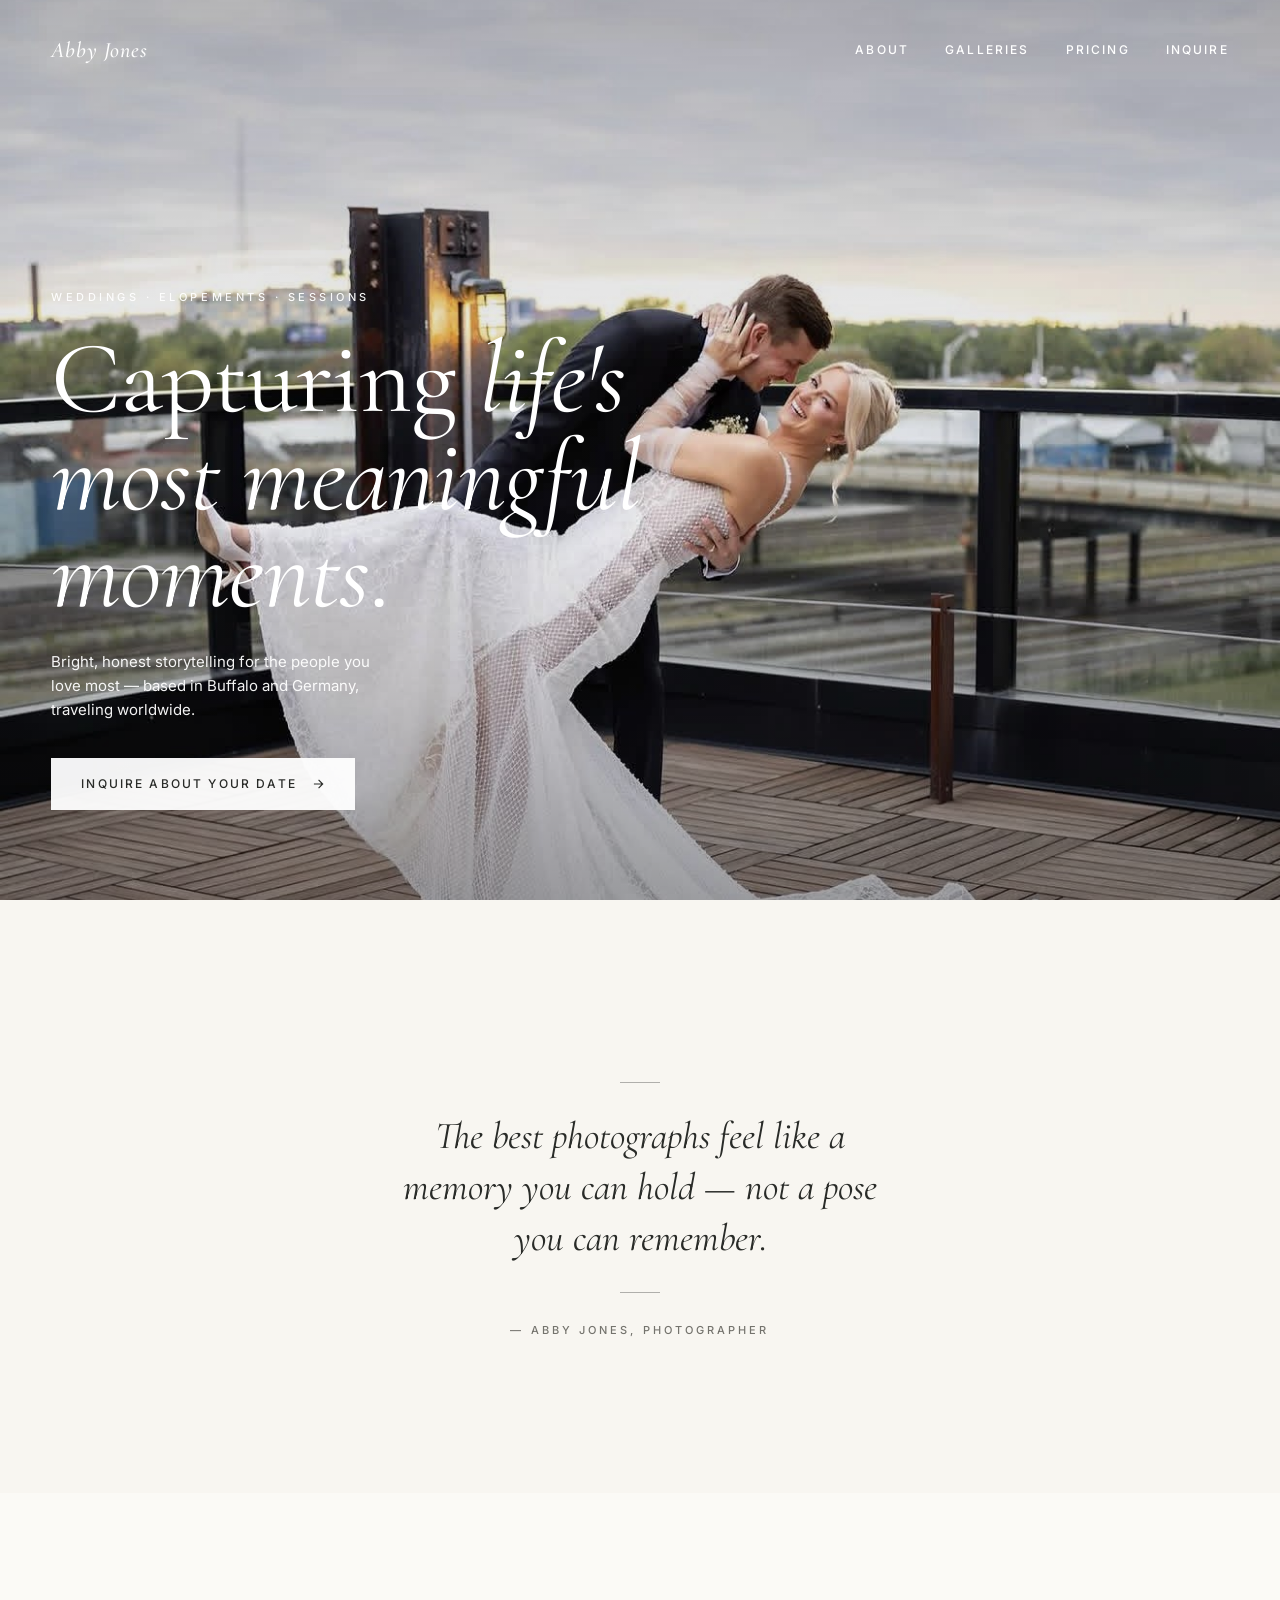
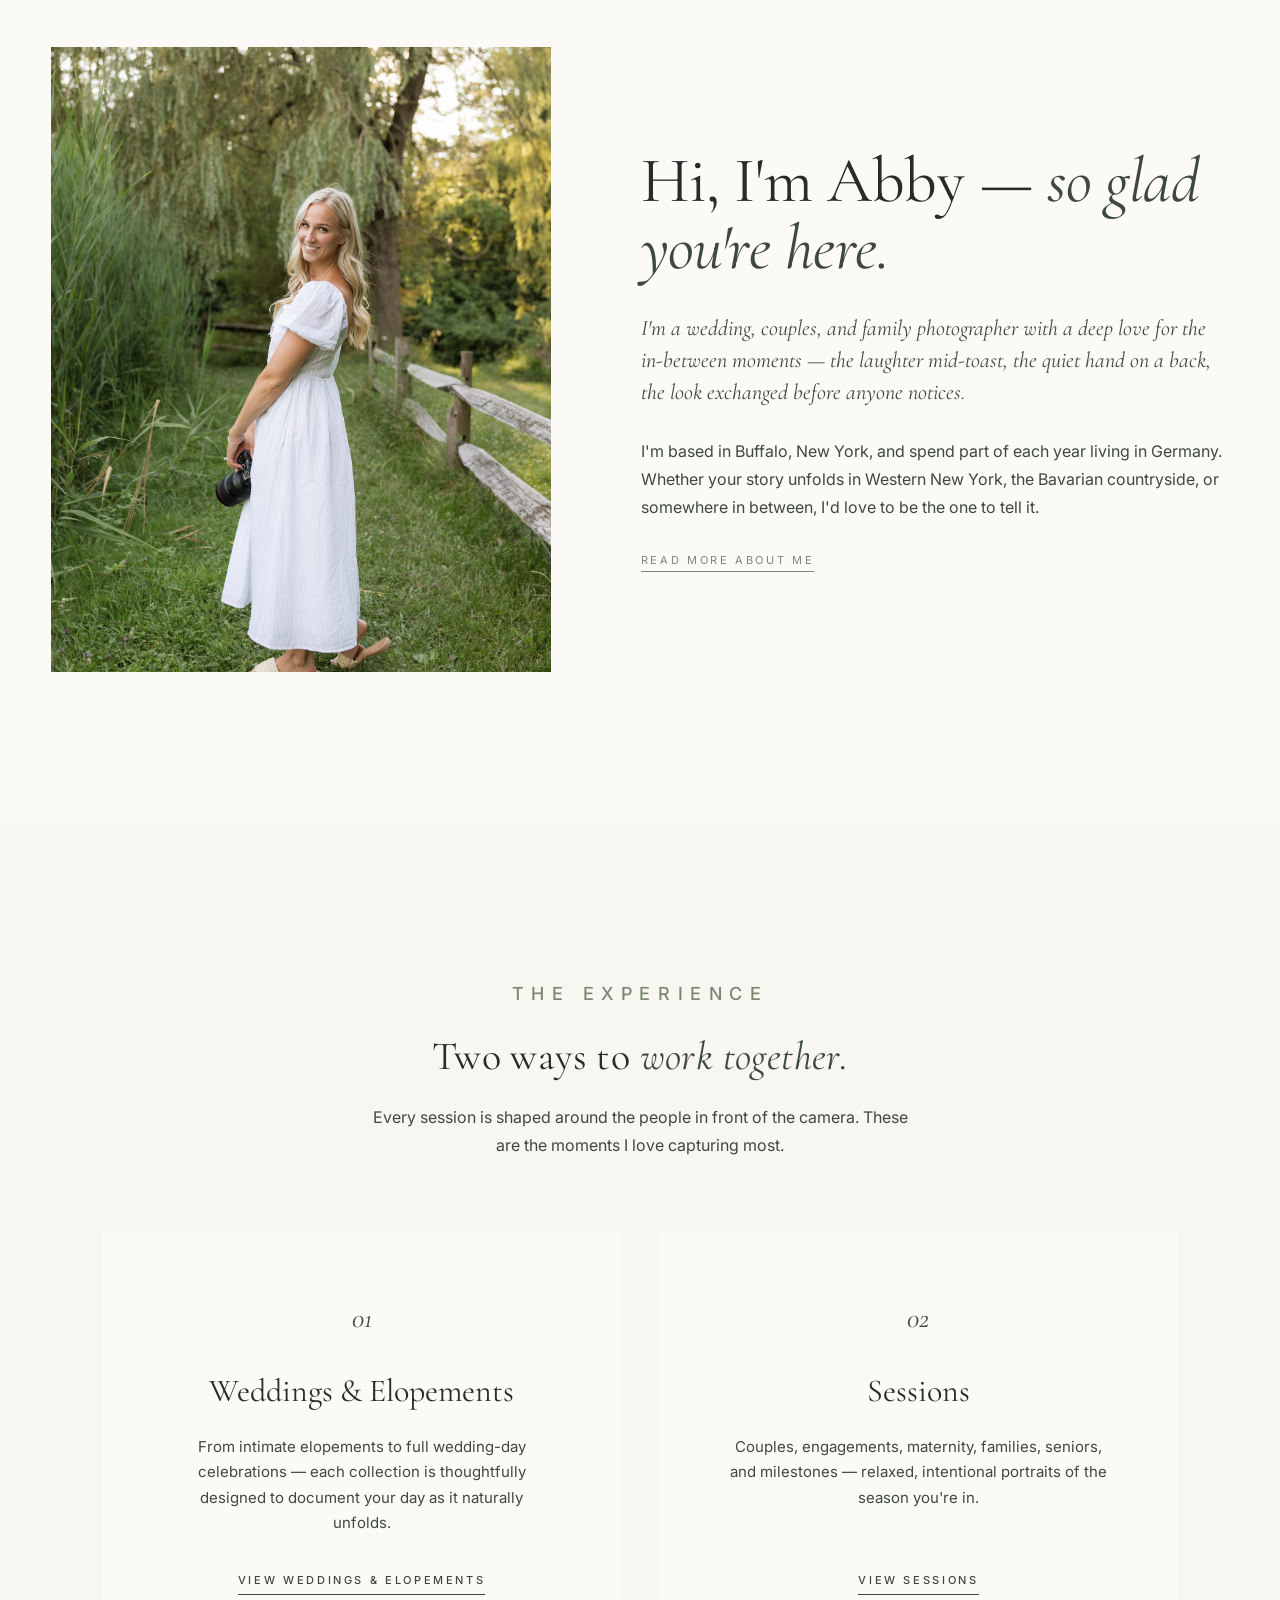
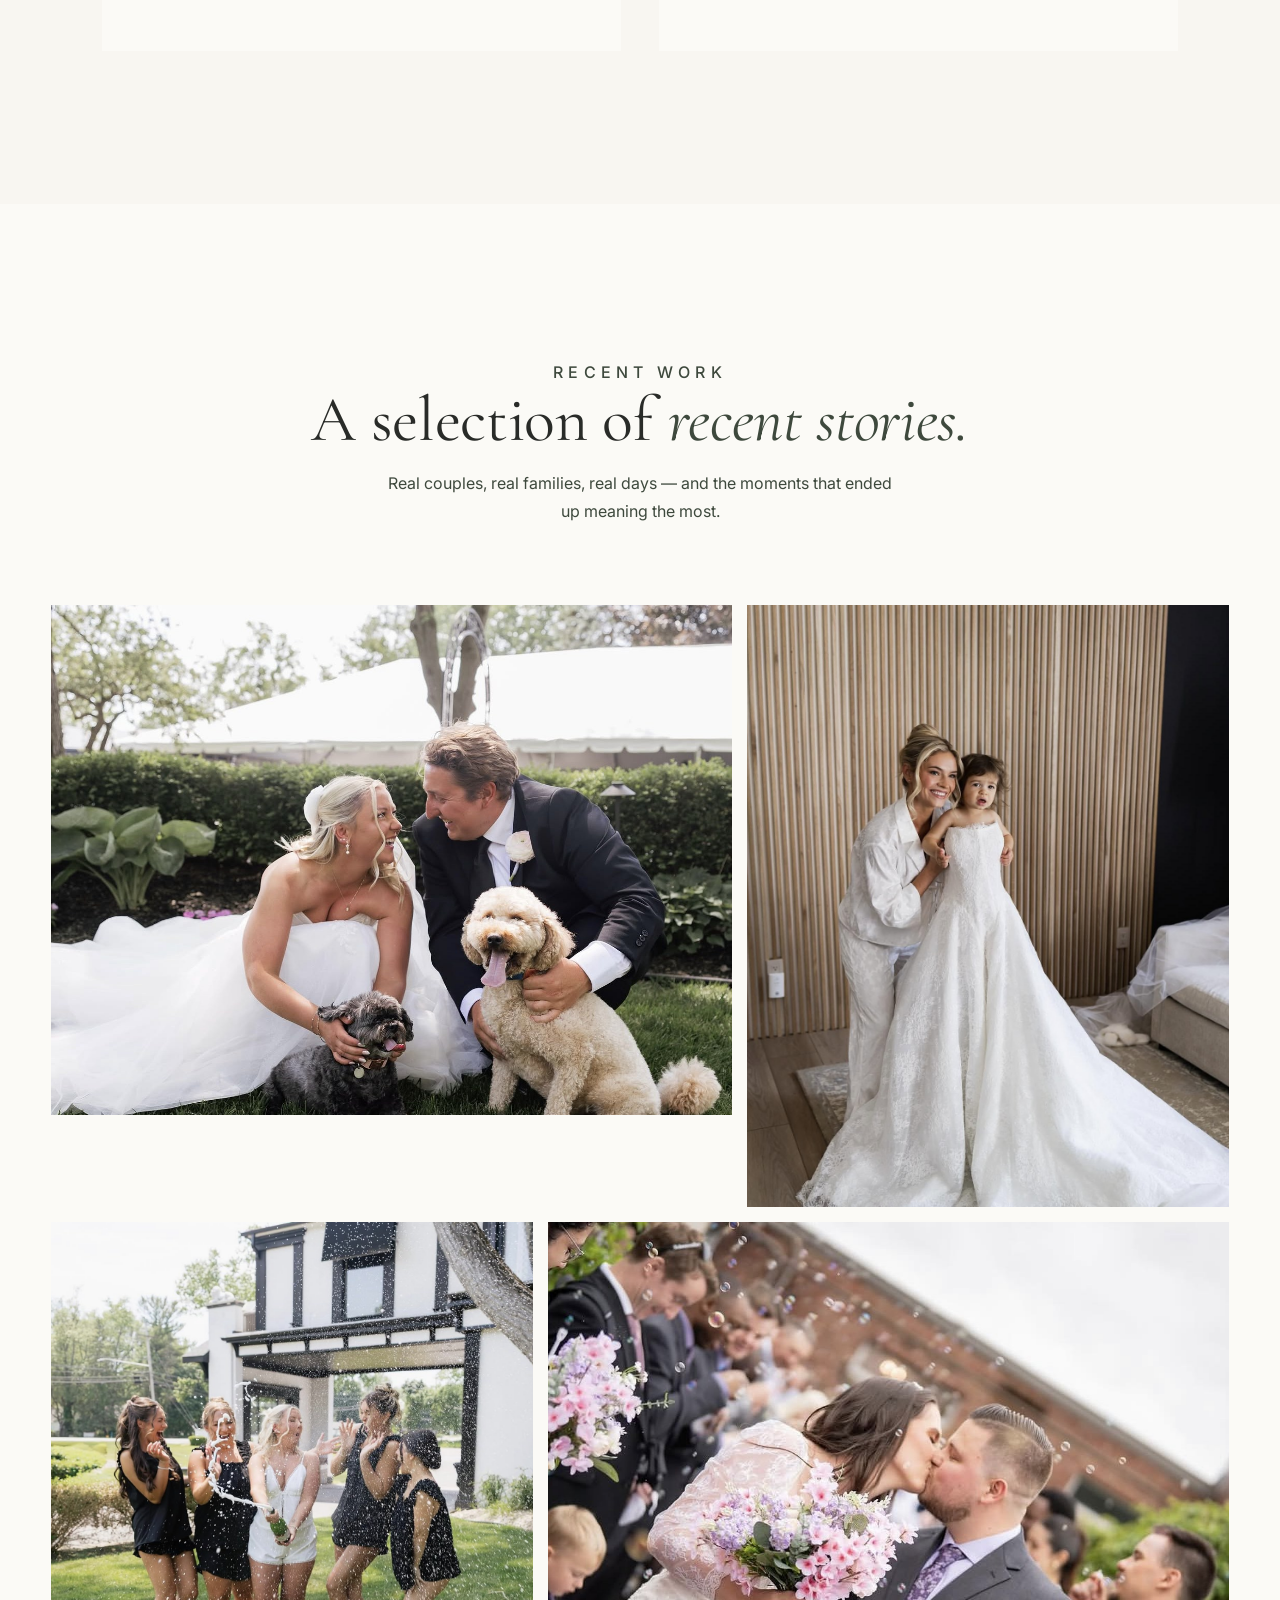
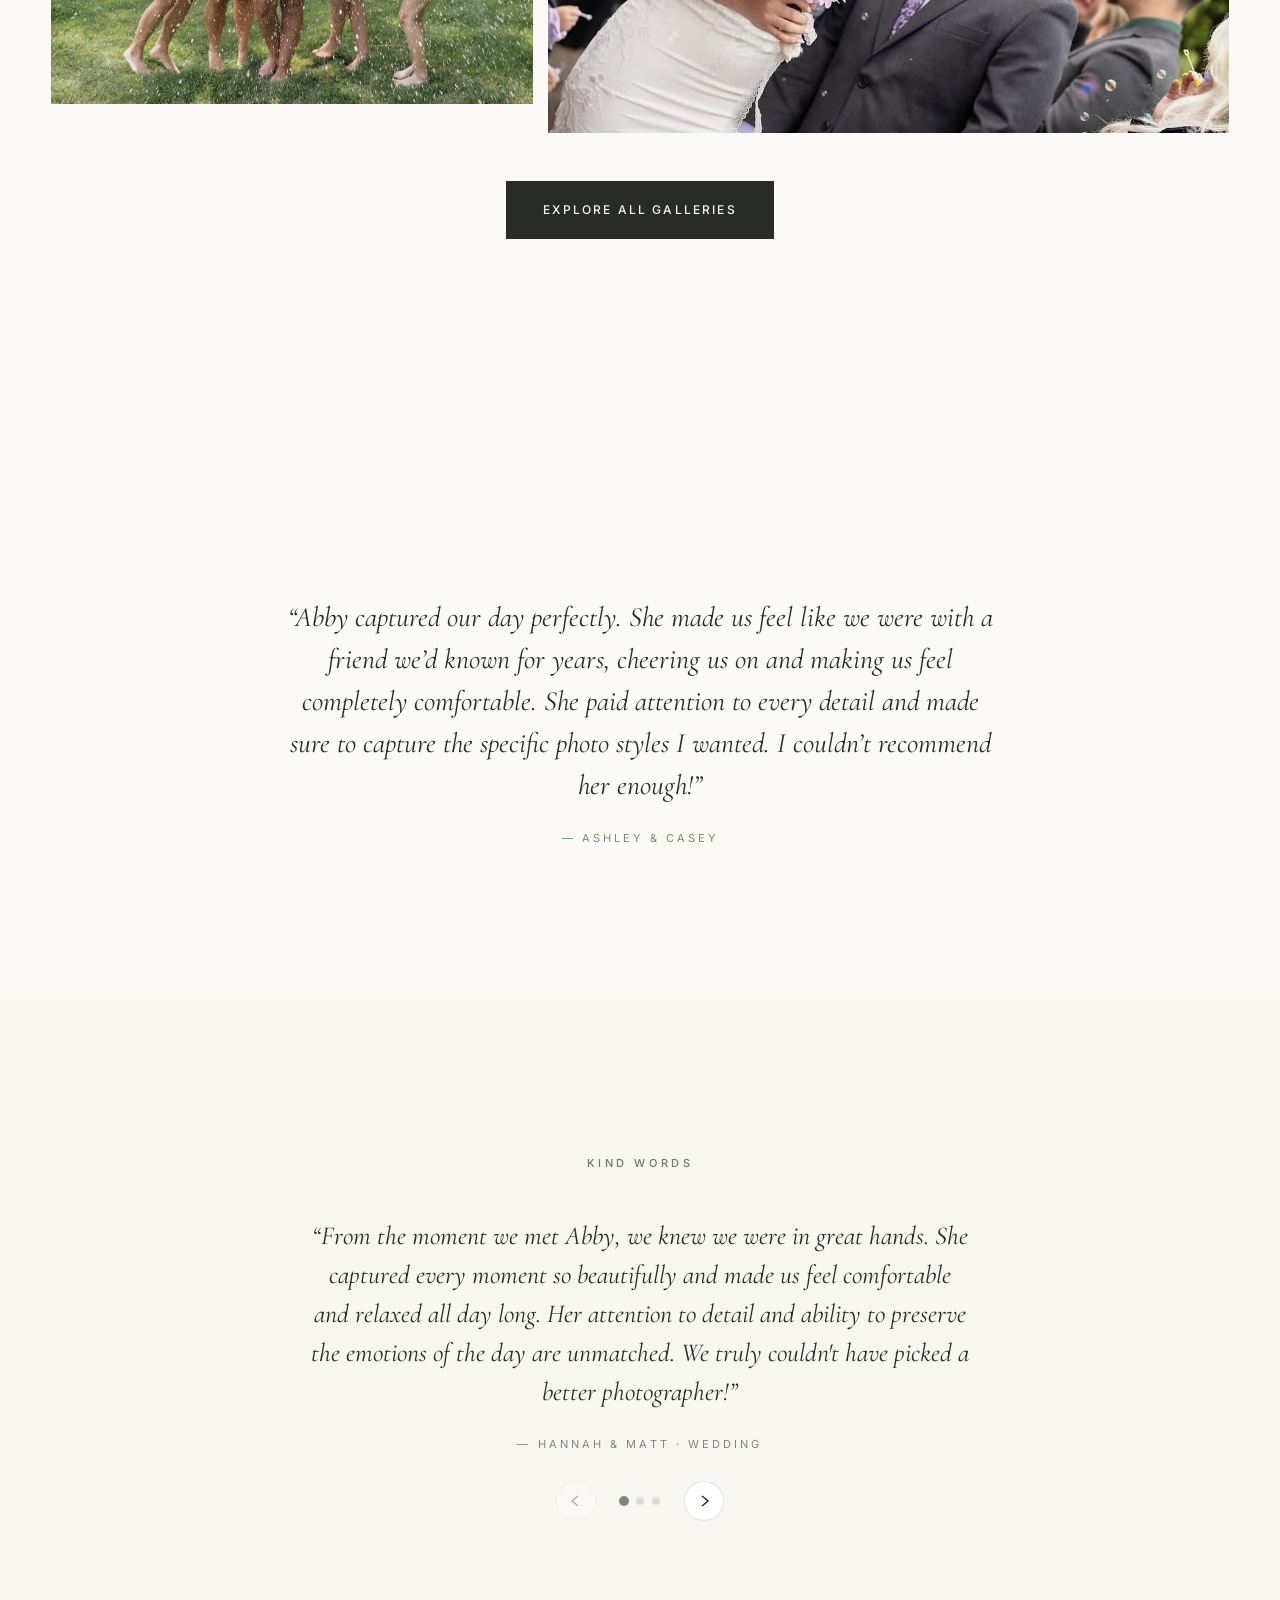
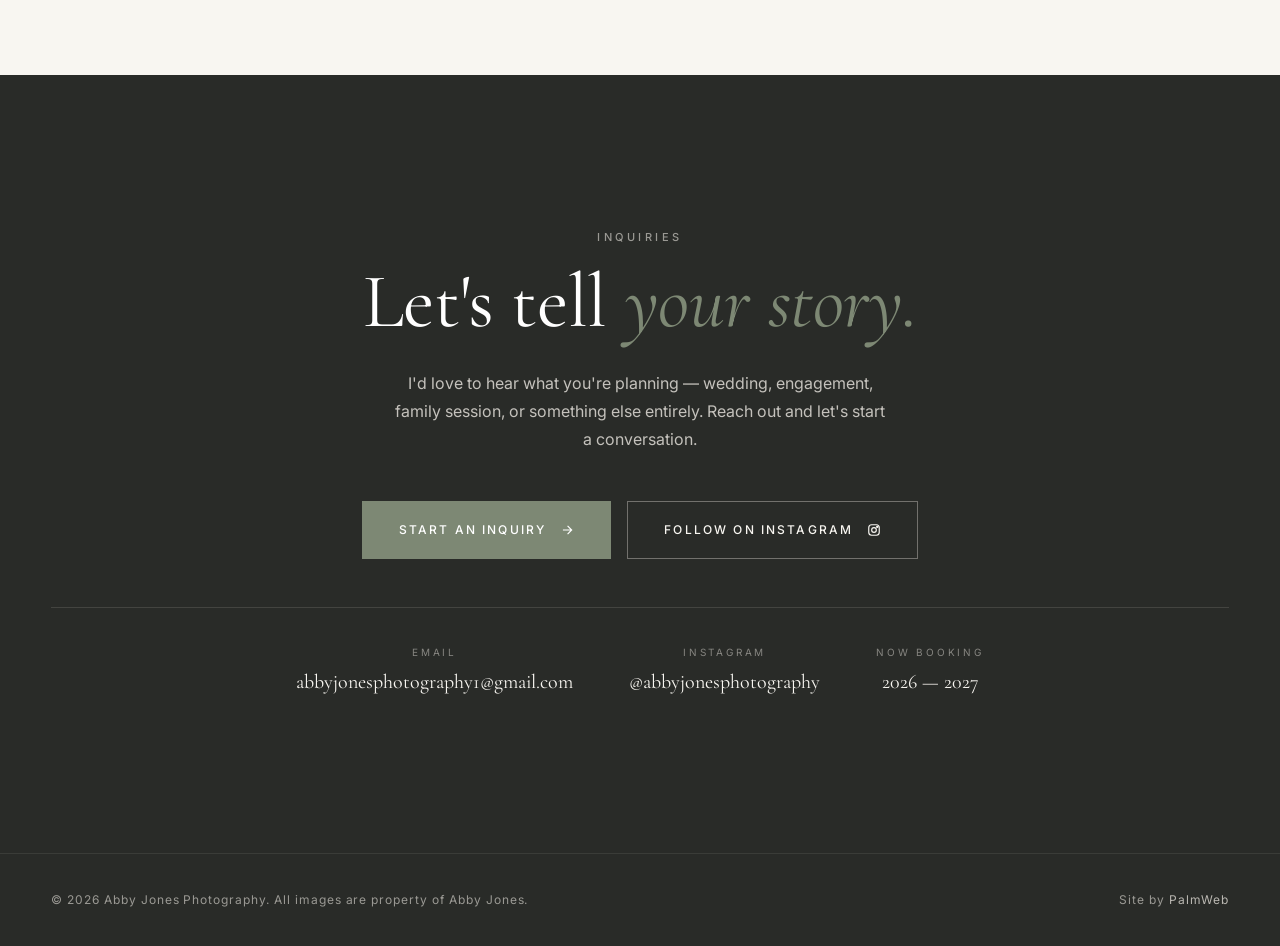
==== index.html @ 2ea1c408 "Home services: wider layout, bigger eyebrow, smaller heading, optional blurred bg photo per tile" ====
<!DOCTYPE html>
<html lang="en">
<head>
  <meta charset="UTF-8">
  <meta name="viewport" content="width=device-width, initial-scale=1.0">
  <title>Abby Jones — Wedding & Family Photography · Buffalo + Worldwide</title>
  <meta name="description" content="Abby Jones is a wedding, couples, and family photographer based in Buffalo, NY and Germany — capturing life's most meaningful moments with warmth, honesty, and a little bit of magic.">
  <link rel="canonical" href="https://abbyjonesphotography.com/">
  <meta property="og:title" content="Abby Jones Photography">
  <meta property="og:description" content="Wedding, couples, and family photography. Buffalo + worldwide.">
  <meta property="og:type" content="website">
  <meta property="og:url" content="https://abbyjonesphotography.com/">
  <meta property="og:image" content="https://abbyjonesphotography.com/assets/galleries/weddings/rooftop-dip.jpg">
  <meta name="twitter:card" content="summary_large_image">

  <script type="application/ld+json">
  {
    "@context": "https://schema.org",
    "@type": "LocalBusiness",
    "@id": "https://abbyjonesphotography.com/#business",
    "name": "Abby Jones Photography",
    "image": "https://abbyjonesphotography.com/assets/galleries/IMG_5846.jpeg",
    "url": "https://abbyjonesphotography.com/",
    "email": "abbyjonesphotography1@gmail.com",
    "priceRange": "$$",
    "address": {
      "@type": "PostalAddress",
      "addressLocality": "Buffalo",
      "addressRegion": "NY",
      "addressCountry": "US"
    },
    "areaServed": ["Buffalo, NY", "Germany", "Worldwide"],
    "sameAs": ["https://instagram.com/abbyjonesphotography"]
  }
  </script>

  <link rel="preconnect" href="https://fonts.googleapis.com">
  <link rel="preconnect" href="https://fonts.gstatic.com" crossorigin>
  <link href="https://fonts.googleapis.com/css2?family=Cormorant+Garamond:ital,wght@0,400;0,500;0,600;1,400;1,500&family=Inter:wght@300;400;500;600&display=swap" rel="stylesheet">
  <link rel="stylesheet" href="css/site.css">
  <script src="js/theme.js"></script>
</head>
<body>

  <nav class="nav" data-partial="nav"></nav>

  <header class="hero" data-home-hero>
    <div class="hero__bg">
      <img src="assets/galleries/couples/rooftop-dip.jpg" alt="Bride and groom in a sunset dip pose on a rooftop" data-home-hero-bg>
      <div class="hero__overlay"></div>
    </div>
    <div class="hero__content">
      <p class="hero__eyebrow" data-home-hero-eyebrow>Weddings · Elopements · Sessions</p>
      <h1 class="hero__title"><span data-home-hero-title-lead>Capturing</span> <em data-typewriter data-home-hero-title-em data-words='["life\u0027s most meaningful moments","weddings, worldwide","the in-between moments","stories worth holding onto"]'>life’s most meaningful moments</em><span data-home-hero-title-trailing>.</span></h1>
      <p class="hero__sub" data-home-hero-sub>Bright, honest storytelling for the people you love most — based in Buffalo and Germany, traveling worldwide.</p>
      <a href="inquire.html" class="hero__cta" data-home-hero-cta>
        <span data-home-hero-cta-label>Inquire about your date</span>
        <svg viewBox="0 0 24 24" fill="none" stroke="currentColor" stroke-width="2"><path d="M5 12h14M13 5l7 7-7 7"/></svg>
      </a>
    </div>
  </header>

  <section class="section intro">
    <div class="container">
      <p class="intro__quote reveal" data-home-intro-quote>The best photographs feel like a memory you can hold — not a pose you can remember.</p>
      <p class="intro__attr reveal" data-home-intro-attr>— Abby Jones, Photographer</p>
    </div>
  </section>

  <section class="section about" id="about">
    <div class="container">
      <div class="about__grid">
        <div class="about__image reveal">
          <img src="/assets/galleries/IMG_5846.jpeg" alt="Abby Jones standing holding her camera" data-about-portrait>
        </div>
        <div class="about__text">
          <h2 class="section__title reveal" data-home-about-headline>Hi, I'm Abby — <em>so glad you're here.</em></h2>
          <p class="about__lead reveal" data-home-about-lead>I'm a wedding, couples, and family photographer with a deep love for the in-between moments — the laughter mid-toast, the quiet hand on a back, the look exchanged before anyone notices.</p>
          <div class="about__body">
            <p class="reveal" data-home-about-body>I'm based in Buffalo, New York, but spend part of every year living in Germany — so whether your story is happening in Western New York, the Bavarian countryside, or somewhere in between, I'd love to be the one to tell it.</p>
          </div>
          <p class="reveal" style="margin-top:24px;">
            <a href="about.html" data-home-about-link style="font-size:11px; letter-spacing:0.24em; text-transform:uppercase; color:var(--sage); border-bottom:1px solid var(--sage); padding-bottom:4px;">Read more about me</a>
          </p>
        </div>
      </div>
    </div>
  </section>

  <section class="section services">
    <div class="services__container">
      <div class="services__intro reveal">
        <p class="services__eyebrow" data-home-services-label>The Experience</p>
        <h2 class="services__title" data-home-services-title>Two ways to <em>work together.</em></h2>
        <p class="services__desc" data-home-services-desc>Every session is shaped around the people in front of the camera. These are the moments I love capturing most.</p>
      </div>
      <div class="services__grid services__grid--two" data-home-services-tiles>
        <div class="service reveal">
          <div class="service__bg" data-service-bg aria-hidden="true"></div>
          <div class="service__body">
            <p class="service__num">01</p>
            <h3 class="service__title">Weddings &amp; Elopements</h3>
            <p class="service__desc">From intimate elopements to full wedding-day celebrations — each collection is thoughtfully designed to document your day as it naturally unfolds.</p>
            <a class="service__link" href="galleries/weddings.html">View weddings &amp; elopements</a>
          </div>
        </div>
        <div class="service reveal">
          <div class="service__bg" data-service-bg aria-hidden="true"></div>
          <div class="service__body">
            <p class="service__num">02</p>
            <h3 class="service__title">Sessions</h3>
            <p class="service__desc">Couples, engagements, maternity, families, seniors, and milestones — relaxed, intentional portraits of the season you're in.</p>
            <a class="service__link" href="galleries/sessions.html">View sessions</a>
          </div>
        </div>
      </div>
    </div>
  </section>

  <section class="section gallery">
    <div class="container">
      <div class="gallery__head">
        <p class="section__label reveal" data-home-recent-label>Recent Work</p>
        <h2 class="section__title reveal" data-home-recent-title>A selection of <em>recent stories.</em></h2>
        <p class="reveal" data-home-recent-desc>Real couples, real families, real days — and the moments that ended up meaning the most.</p>
      </div>
      <div data-gallery="weddings" data-featured-count="6"></div>
      <p class="text-center mt-lg reveal">
        <a href="galleries.html" class="btn btn--dark" data-home-recent-btn>Explore all galleries</a>
      </p>
    </div>
  </section>

  <!-- Love letter (single home-page testimonial) -->
  <section class="section loveletter">
    <div class="container">
      <p class="section__label reveal" data-home-loveletter-label>A love letter</p>
      <blockquote class="loveletter__quote reveal">
        <p data-home-loveletter-quote>One strong emotional testimonial coming soon — a favorite quote from a past couple, right here on the home page.</p>
        <footer data-home-loveletter-footer>— Coming soon</footer>
      </blockquote>
    </div>
  </section>

  <!-- Testimonials carousel -->
  <section class="section loveletter" style="background: var(--ivory);" data-testimonials>
    <div class="container">
      <p class="section__label reveal" data-testimonials-label>Kind words</p>
      <div class="tcarousel reveal">
        <div class="tcarousel__track" data-testimonials-track>
          <article class="tslide">
            <blockquote class="tslide__quote"><p>More stories from past couples — coming soon.</p></blockquote>
          </article>
        </div>
        <div class="tcarousel__nav" data-testimonials-nav>
          <button type="button" class="tnav" data-testimonials-prev aria-label="Previous testimonial">
            <svg viewBox="0 0 16 16" fill="none" stroke="currentColor" stroke-width="1.5"><path d="M10 3 L4 8 L10 13"/></svg>
          </button>
          <div class="tcarousel__dots" data-testimonials-dots></div>
          <button type="button" class="tnav" data-testimonials-next aria-label="Next testimonial">
            <svg viewBox="0 0 16 16" fill="none" stroke="currentColor" stroke-width="1.5"><path d="M6 3 L12 8 L6 13"/></svg>
          </button>
        </div>
      </div>
    </div>
  </section>

  <section class="section contact" id="contact">
    <div class="container">
      <p class="section__label reveal" data-home-contact-label style="color: rgba(248,244,237,0.55);">Inquiries</p>
      <h2 class="contact__title reveal" data-home-contact-title>Let's tell <em>your story.</em></h2>
      <p class="contact__sub reveal" data-home-contact-sub>I'd love to hear what you're planning — wedding, engagement, family session, or something else entirely. Reach out and let's start a conversation.</p>
      <div class="contact__actions reveal">
        <a href="inquire.html" class="btn btn--primary" data-home-contact-cta-primary>
          <span data-home-contact-cta-primary-label>Start an inquiry</span>
          <svg viewBox="0 0 24 24" fill="none" stroke="currentColor" stroke-width="2"><path d="M5 12h14M13 5l7 7-7 7"/></svg>
        </a>
        <a href="https://instagram.com/abbyjonesphotography" target="_blank" rel="noopener noreferrer" class="btn btn--ghost">
          <span data-home-contact-cta-secondary-label>Follow on Instagram</span>
          <svg viewBox="0 0 24 24" fill="none" stroke="currentColor" stroke-width="2"><rect x="3" y="3" width="18" height="18" rx="5"/><circle cx="12" cy="12" r="4"/><circle cx="17.5" cy="6.5" r="1" fill="currentColor"/></svg>
        </a>
      </div>
      <div class="contact__detail">
        <div class="contact__detail-item">
          <span class="contact__detail-label">Email</span>
          <span class="contact__detail-value"><a href="mailto:abbyjonesphotography1@gmail.com">abbyjonesphotography1@gmail.com</a></span>
        </div>
        <div class="contact__detail-item">
          <span class="contact__detail-label">Instagram</span>
          <span class="contact__detail-value"><a href="https://instagram.com/abbyjonesphotography" target="_blank" rel="noopener noreferrer">@abbyjonesphotography</a></span>
        </div>
        <div class="contact__detail-item">
          <span class="contact__detail-label">Now Booking</span>
          <span class="contact__detail-value" data-home-contact-booking>2026 — 2027</span>
        </div>
      </div>
    </div>
  </section>

  <footer class="footer" data-partial="footer"></footer>

  <script src="js/site.js"></script>
  <script src="js/gallery.js"></script>
</body>
</html>
---- css/site.css ----
/* ===== Abby Jones Photography — Shared Styles ===== */

:root {
  /* Editorial wedding palette — warm, soft, ivory */
  /* Palette — warm neutral with sage/olive accents (~80% white/ivory, 15% cream/gray, 5% green) */
  --ivory: #F8F6F1;         /* Warm Ivory */
  --ivory-deep: #EEEAE1;    /* Soft Cream */
  --bone: #FBFAF6;          /* lighter than ivory for wash blocks */
  --ink: #292B28;           /* Charcoal */
  --ink-soft: #3E493D;      /* Deep Olive (used as ink alt for headings) */
  --muted: #74736D;         /* Warm Gray */
  --sage: #7D8874;          /* Muted Sage — primary accent */
  --terracotta: #7D8874;    /* legacy alias — mapped to sage so existing rules still work */
  --gold: #3E493D;          /* legacy alias — mapped to deep olive so existing rules still work */
  --line: rgba(41, 43, 40, 0.12);

  --serif: 'Cormorant Garamond', Georgia, 'Times New Roman', serif;
  --sans: 'Inter', system-ui, -apple-system, sans-serif;

  --max: 1320px;
  --gutter: clamp(20px, 4vw, 56px);
}

* { margin: 0; padding: 0; box-sizing: border-box; }

html { scroll-behavior: smooth; }

body {
  font-family: var(--sans);
  background: var(--bone);
  color: var(--ink);
  font-size: 16px;
  line-height: 1.65;
  font-weight: 400;
  -webkit-font-smoothing: antialiased;
  -moz-osx-font-smoothing: grayscale;
}

img { display: block; max-width: 100%; height: auto; }
a { color: inherit; text-decoration: none; }

/* ===== NAV ===== */
.nav {
  position: absolute;
  top: 0; left: 0; right: 0;
  z-index: 10;
  padding: 32px var(--gutter);
  display: flex;
  align-items: center;
  justify-content: space-between;
  color: #fff;
}
/* Solid-nav variant used on non-hero pages */
.nav--solid {
  position: relative;
  background: var(--bone);
  color: var(--ink);
  border-bottom: 1px solid var(--line);
}
.nav__logo {
  font-family: var(--serif);
  font-size: 22px;
  font-weight: 500;
  letter-spacing: 0.04em;
  font-style: italic;
}
.nav__links {
  display: flex;
  gap: 36px;
  font-size: 12px;
  letter-spacing: 0.18em;
  text-transform: uppercase;
  font-weight: 500;
}
.nav__links a { transition: color 0.2s ease, opacity 0.2s ease; position: relative; }
.nav__links a:hover { color: var(--sage); opacity: 1; }
.nav__links a.is-active { color: var(--sage); }
.nav__toggle {
  display: none;
  background: none;
  border: 0;
  color: inherit;
  cursor: pointer;
  padding: 8px;
}
.nav__toggle svg { width: 24px; height: 24px; }
@media (max-width: 720px) {
  .nav__links {
    display: none;
    position: absolute;
    top: 100%;
    left: 0; right: 0;
    background: var(--bone);
    color: var(--ink);
    flex-direction: column;
    gap: 0;
    padding: 12px var(--gutter) 24px;
    border-bottom: 1px solid var(--line);
  }
  .nav__links.is-open { display: flex; }
  .nav__links a { padding: 14px 0; border-bottom: 1px solid var(--line); }
  .nav__links a:last-child { border-bottom: 0; }
  .nav__toggle { display: block; }
}

/* ===== HERO ===== */
.hero {
  position: relative;
  height: 100vh;
  min-height: 600px;
  overflow: hidden;
  color: #fff;
}
.hero--short { height: 62vh; min-height: 420px; }
.hero__bg { position: absolute; inset: 0; }
.hero__bg img {
  width: 100%; height: 100%;
  object-fit: cover;
  object-position: center 30%;
}
.hero__overlay {
  position: absolute; inset: 0;
  background: linear-gradient(
    180deg,
    rgba(0,0,0,0.25) 0%,
    rgba(0,0,0,0.10) 30%,
    rgba(0,0,0,0.05) 60%,
    rgba(0,0,0,0.35) 100%
  );
}
.hero__content {
  position: relative;
  height: 100%;
  max-width: var(--max);
  margin: 0 auto;
  padding: 0 var(--gutter);
  display: flex;
  flex-direction: column;
  justify-content: flex-end;
  padding-bottom: clamp(60px, 10vh, 120px);
}
.hero__eyebrow {
  font-size: 11px;
  letter-spacing: 0.32em;
  text-transform: uppercase;
  margin-bottom: 24px;
  font-weight: 500;
  opacity: 0.95;
}
.hero__title {
  font-family: var(--serif);
  font-size: clamp(48px, 8vw, 112px);
  font-weight: 400;
  line-height: 0.95;
  letter-spacing: -0.01em;
  margin-bottom: 28px;
  max-width: 14ch;
}
.hero__title em { font-style: italic; font-weight: 400; }
.hero__sub {
  font-family: var(--sans);
  font-size: 15px;
  line-height: 1.6;
  max-width: 38ch;
  opacity: 0.95;
  margin-bottom: 36px;
}
.hero__cta {
  display: inline-flex;
  align-items: center;
  gap: 14px;
  padding: 16px 30px;
  background: rgba(255, 255, 255, 0.95);
  color: var(--ink);
  font-size: 12px;
  letter-spacing: 0.18em;
  text-transform: uppercase;
  font-weight: 500;
  transition: background 0.3s ease, transform 0.3s ease;
  align-self: flex-start;
}
.hero__cta:hover { background: #fff; transform: translateY(-2px); }
.hero__cta svg { width: 14px; height: 14px; }

/* ===== SECTIONS ===== */
.section { padding: clamp(80px, 12vw, 160px) var(--gutter); }
.section--tight { padding: clamp(56px, 8vw, 100px) var(--gutter); }
.container { max-width: var(--max); margin: 0 auto; }
.section__label {
  font-size: 11px;
  letter-spacing: 0.32em;
  text-transform: uppercase;
  color: var(--muted);
  margin-bottom: 18px;
  font-weight: 500;
}
.section__title {
  font-family: var(--serif);
  font-size: clamp(36px, 5vw, 64px);
  font-weight: 400;
  line-height: 1.05;
  letter-spacing: -0.005em;
  color: var(--ink);
}
.section__title em { font-style: italic; color: var(--ink-soft); }

/* ===== INTRO BANNER ===== */
.intro { background: var(--ivory); text-align: center; }
.intro__quote {
  font-family: var(--serif);
  font-style: italic;
  font-size: clamp(24px, 3.4vw, 38px);
  line-height: 1.35;
  color: var(--ink);
  max-width: 28ch;
  margin: 0 auto;
  font-weight: 400;
}
.intro__quote::before, .intro__quote::after {
  content: '';
  display: block;
  width: 40px; height: 1px;
  background: var(--ink);
  margin: 28px auto;
  opacity: 0.35;
}
.intro__attr {
  font-size: 11px;
  letter-spacing: 0.28em;
  text-transform: uppercase;
  color: var(--muted);
  font-weight: 500;
}

/* ===== ABOUT ===== */
.about { background: var(--bone); }
.about__grid {
  display: grid;
  grid-template-columns: 0.85fr 1fr;
  gap: clamp(40px, 7vw, 100px);
  align-items: center;
}
.about__image { position: relative; aspect-ratio: 4 / 5; overflow: hidden; }
.about__image img { width: 100%; height: 100%; object-fit: cover; }
.about__text .section__title { margin-bottom: 32px; }
.about__lead {
  font-family: var(--serif);
  font-size: 22px;
  font-style: italic;
  line-height: 1.45;
  color: var(--ink-soft);
  margin-bottom: 28px;
  font-weight: 400;
}
.about__body p {
  color: var(--ink-soft);
  margin-bottom: 18px;
  font-size: 16px;
  line-height: 1.75;
}
.about__locations {
  display: flex;
  gap: 36px;
  margin-top: 36px;
  padding-top: 32px;
  border-top: 1px solid var(--line);
  flex-wrap: wrap;
}
.about__location { display: flex; flex-direction: column; gap: 6px; }
.about__location-label {
  font-size: 10px;
  letter-spacing: 0.28em;
  text-transform: uppercase;
  color: var(--muted);
  font-weight: 500;
}
.about__location-value {
  font-family: var(--serif);
  font-size: 22px;
  color: var(--ink);
  font-weight: 400;
}
@media (max-width: 820px) {
  .about__grid { grid-template-columns: 1fr; }
  .about__image { aspect-ratio: 4 / 5; max-width: 480px; margin: 0 auto; }
  .about__locations { gap: 24px; }
}

/* ===== ABOUT — A LITTLE MORE ABOUT ME ===== */
.about-more { background: var(--ivory); }
.about-more__intro { max-width: 60ch; margin: 0 auto 48px; text-align: center; }
.about-more__intro .section__label { margin-bottom: 12px; }
.about-more__intro .section__title { color: var(--ink-soft); font-size: clamp(26px, 3vw, 34px); }
.family { margin: 0 auto 96px; max-width: 1180px; }
.family__heading {
  font-family: var(--serif);
  font-size: clamp(28px, 3.4vw, 38px);
  color: var(--ink);
  font-weight: 400;
  margin: 0 0 32px;
  text-align: center;
  font-style: italic;
}
.family__grid {
  display: grid;
  grid-template-columns: 0.9fr 1.1fr;
  gap: clamp(32px, 5vw, 72px);
  align-items: center;
}
.family__text p {
  color: var(--ink-soft);
  font-size: 16px;
  line-height: 1.8;
  margin-bottom: 18px;
}
.family__photos {
  display: grid;
  grid-template-columns: 1fr 1fr;
  grid-template-rows: auto auto;
  gap: 14px;
}
.family__photo { margin: 0; }
.family__photo--tall { grid-row: 1 / span 2; }
.family__ph {
  aspect-ratio: 3 / 4;
  background: var(--ivory-deep);
  border: 1px dashed var(--line);
  display: flex; align-items: center; justify-content: center;
  color: var(--muted); font-size: 12px; letter-spacing: 0.14em; text-transform: uppercase;
}
.family__photo--tall .family__ph { aspect-ratio: 3 / 5; }
.family__photo:not(.family__photo--tall) .family__ph { aspect-ratio: 4 / 3; }
.family__img {
  width: 100%;
  aspect-ratio: 3 / 4;
  object-fit: cover;
  display: block;
  background: var(--ivory-deep);
}
.family__photo--tall .family__img { aspect-ratio: 3 / 5; }
.family__photo:not(.family__photo--tall) .family__img { aspect-ratio: 4 / 3; }
.family__photo figcaption {
  margin-top: 8px;
  font-size: 11px;
  letter-spacing: 0.24em;
  text-transform: uppercase;
  color: var(--muted);
  text-align: center;
}
@media (max-width: 820px) {
  .family__grid { grid-template-columns: 1fr; }
  .family__photos { grid-template-columns: 1fr 1fr; }
  .family__photo--tall { grid-row: auto; grid-column: 1 / -1; }
  .family__photo--tall .family__ph { aspect-ratio: 4 / 3; }
}

.funfacts { max-width: 1180px; margin: 0 auto; }
.funfacts__eyebrow {
  font-size: 11px;
  letter-spacing: 0.28em;
  text-transform: uppercase;
  color: var(--sage);
  text-align: center;
  margin: 0 0 40px;
}
.funfacts__grid {
  display: grid;
  grid-template-columns: repeat(2, 1fr);
  gap: clamp(24px, 3vw, 44px);
}
@media (max-width: 720px) { .funfacts__grid { grid-template-columns: 1fr; } }
.funfact {
  background: #fff;
  border: 1px solid var(--line);
  padding: 28px;
  position: relative;
}
.funfact__num {
  position: absolute;
  top: 20px; right: 24px;
  font-family: var(--serif);
  font-size: 34px;
  color: var(--sage);
  opacity: 0.6;
}
.funfact__ph {
  aspect-ratio: 4 / 3;
  background: var(--ivory-deep);
  border: 1px dashed var(--line);
  margin-bottom: 20px;
  display: flex; align-items: center; justify-content: center;
  color: var(--muted); font-size: 12px; letter-spacing: 0.14em; text-transform: uppercase;
}
.funfact__title {
  font-family: var(--serif);
  font-size: 22px;
  color: var(--ink);
  font-weight: 500;
  margin: 0 0 10px;
  line-height: 1.25;
  padding-right: 40px;
}
.funfact__body {
  color: var(--ink-soft);
  font-size: 15px;
  line-height: 1.7;
  margin: 0;
}

/* ===== LOVE LETTER (single testimonial block) ===== */
.loveletter { background: var(--bone); text-align: center; }
.loveletter__quote {
  max-width: 60ch;
  margin: 32px auto 0;
  font-family: var(--serif);
  font-style: italic;
  font-size: clamp(22px, 2.4vw, 28px);
  line-height: 1.5;
  color: var(--ink);
  border: 0;
  padding: 0;
}
.loveletter__quote footer {
  margin-top: 24px;
  font-family: var(--sans);
  font-style: normal;
  font-size: 11px;
  letter-spacing: 0.28em;
  text-transform: uppercase;
  color: var(--sage);
}

/* ===== TESTIMONIALS CAROUSEL ===== */
.tcarousel { max-width: 1000px; margin: 32px auto 0; position: relative; }
.tcarousel__track {
  display: grid;
  grid-auto-flow: column;
  grid-auto-columns: 100%;
  overflow-x: auto;
  scroll-snap-type: x mandatory;
  scroll-behavior: smooth;
  gap: 0;
  scrollbar-width: none;
  -ms-overflow-style: none;
}
.tcarousel__track::-webkit-scrollbar { display: none; }
.tslide {
  scroll-snap-align: center;
  scroll-snap-stop: always;
  padding: 12px 40px 0;
  text-align: center;
  display: flex;
  flex-direction: column;
  align-items: center;
  min-width: 0;
}
/* Side-by-side layout when a photo is present */
.tslide--has-photo {
  display: grid;
  grid-template-columns: minmax(0, 280px) minmax(0, 1fr);
  gap: 48px;
  align-items: center;
  text-align: left;
  max-width: 900px;
  margin: 0 auto;
  padding: 12px 40px 0;
}
.tslide__photo img {
  width: 100%;
  aspect-ratio: 4 / 5;
  object-fit: cover;
  border-radius: 6px;
  display: block;
}
.tslide__body { min-width: 0; }
.tslide--has-photo .tslide__quote { margin: 0; }
.tslide--has-photo .tslide__meta { text-align: left; }
.tslide__quote {
  max-width: 60ch;
  margin: 0 auto;
  font-family: var(--serif);
  font-style: italic;
  font-size: clamp(20px, 2.2vw, 26px);
  line-height: 1.5;
  color: var(--ink);
  border: 0;
  padding: 0;
}
.tslide__quote p::before { content: "\201C"; }
.tslide__quote p::after { content: "\201D"; }
.tslide__meta {
  margin-top: 24px;
  font-family: var(--sans);
  font-style: normal;
  font-size: 11px;
  letter-spacing: 0.28em;
  text-transform: uppercase;
  color: var(--sage);
}

/* Nav arrows */
.tcarousel__nav {
  display: flex;
  justify-content: center;
  align-items: center;
  gap: 12px;
  margin-top: 28px;
}
.tnav {
  width: 40px; height: 40px;
  border-radius: 999px;
  border: 1px solid var(--line);
  background: #fff;
  color: var(--ink);
  cursor: pointer;
  display: inline-flex;
  align-items: center;
  justify-content: center;
  transition: border-color 160ms ease, color 160ms ease, background 160ms ease;
}
.tnav:hover { border-color: var(--sage); color: var(--sage); }
.tnav--disabled { opacity: 0.35; cursor: default; pointer-events: none; }
.tnav svg { width: 16px; height: 16px; }

/* Dots */
.tcarousel__dots {
  display: flex;
  justify-content: center;
  gap: 8px;
  margin: 0 12px;
}
.tdot {
  width: 8px; height: 8px;
  border-radius: 999px;
  border: 0;
  padding: 0;
  background: var(--line);
  cursor: pointer;
  transition: background 160ms ease, transform 160ms ease;
}
.tdot:hover { background: var(--muted); }
.tdot--active { background: var(--sage); transform: scale(1.25); }

@media (max-width: 720px) {
  .tslide { padding: 8px 20px 0; }
  .tslide--has-photo {
    grid-template-columns: 1fr;
    gap: 24px;
    text-align: center;
    padding: 8px 20px 0;
  }
  .tslide__photo { max-width: 240px; margin: 0 auto; }
}

/* ===== SERVICES ===== */
.services { background: var(--ivory); text-align: center; }
.services__container {
  max-width: 1280px;
  margin: 0 auto;
  padding: 0 var(--gutter);
  width: 100%;
}
.services__intro { max-width: 100%; margin: 0 auto 72px; }
.services__eyebrow {
  font-family: var(--sans);
  font-size: clamp(14px, 1.6vw, 18px);
  letter-spacing: 0.42em;
  text-transform: uppercase;
  color: var(--sage);
  margin: 0 0 24px;
  font-weight: 500;
}
.services__title {
  font-family: var(--serif);
  font-weight: 400;
  font-size: clamp(26px, 3.4vw, 40px);
  line-height: 1.15;
  color: var(--ink);
  margin: 0 auto 24px;
  max-width: none;
  letter-spacing: 0.01em;
}
.services__title em { font-style: italic; color: var(--ink-soft); }
.services__desc {
  font-size: 16px;
  color: var(--ink-soft);
  line-height: 1.75;
  max-width: 56ch;
  margin: 0 auto;
}
.services__grid {
  display: grid;
  grid-template-columns: repeat(3, 1fr);
  gap: clamp(20px, 3vw, 40px);
}
.service {
  position: relative;
  overflow: hidden;
  padding: 0;
  min-height: 420px;
  display: flex;
  transition: transform 0.4s ease, box-shadow 0.4s ease;
  isolation: isolate;
  background: var(--bone);
}
.service__bg {
  position: absolute;
  inset: 0;
  background-position: center;
  background-size: cover;
  background-repeat: no-repeat;
  filter: blur(8px) brightness(0.9);
  transform: scale(1.1); /* mask the blur edges */
  z-index: 0;
  opacity: 0;
  transition: opacity 0.4s ease;
}
.service--has-bg .service__bg { opacity: 1; }
.service--has-bg::after {
  /* Cream tint over the blurred photo so text stays readable */
  content: '';
  position: absolute;
  inset: 0;
  background: rgba(244, 240, 232, 0.72);
  z-index: 1;
}
.service__body {
  position: relative;
  z-index: 2;
  padding: 64px 40px 56px;
  text-align: center;
  display: flex;
  flex-direction: column;
  width: 100%;
  align-items: center;
}
.service:hover { transform: translateY(-4px); box-shadow: 0 16px 40px rgba(42, 37, 32, 0.08); }
.service__num {
  font-family: var(--serif);
  font-style: italic;
  font-size: 28px;
  color: var(--gold);
  margin-bottom: 24px;
  font-weight: 400;
}
.service__title {
  font-family: var(--serif);
  font-size: clamp(24px, 2.6vw, 32px);
  font-weight: 400;
  margin-bottom: 16px;
  color: var(--ink);
}
.service__desc {
  font-size: 15px;
  color: var(--ink-soft);
  line-height: 1.7;
  margin-bottom: 28px;
  max-width: 42ch;
}
.service__link {
  margin-top: auto;
  font-size: 11px;
  letter-spacing: 0.24em;
  text-transform: uppercase;
  color: var(--gold);
  font-weight: 500;
  border-bottom: 1px solid var(--gold);
  padding-bottom: 4px;
  align-self: center;
}
.services__grid--two { grid-template-columns: repeat(2, 1fr); max-width: 1200px; margin: 0 auto; }
@media (max-width: 820px) {
  .services__grid { grid-template-columns: 1fr; }
  .services__grid--two { grid-template-columns: 1fr; }
  .service { min-height: 320px; }
  .service__body { padding: 48px 28px; }
}

/* ===== GALLERY ===== */
.gallery { background: var(--bone); }
.gallery__head { text-align: center; margin-bottom: 80px; }
.gallery__head .section__title { margin-bottom: 16px; }
.gallery__head p {
  color: var(--ink-soft);
  max-width: 52ch;
  margin: 0 auto;
  font-size: 16px;
  line-height: 1.75;
}
.gallery__grid {
  display: grid;
  grid-template-columns: repeat(12, 1fr);
  gap: clamp(8px, 1.2vw, 20px);
}
.gallery__item { overflow: hidden; position: relative; cursor: zoom-in; }
.gallery__item img {
  width: 100%; height: 100%;
  object-fit: cover;
  transition: transform 1.5s cubic-bezier(0.2, 0.8, 0.2, 1);
}
.gallery__item:hover img { transform: scale(1.04); }

/* Asymmetric layout pattern — repeats every 9 items */
.gallery__item:nth-child(9n+1) { grid-column: span 7; aspect-ratio: 4 / 3; }
.gallery__item:nth-child(9n+2) { grid-column: span 5; aspect-ratio: 4 / 5; }
.gallery__item:nth-child(9n+3) { grid-column: span 5; aspect-ratio: 1 / 1; }
.gallery__item:nth-child(9n+4) { grid-column: span 7; aspect-ratio: 4 / 3; }
.gallery__item:nth-child(9n+5) { grid-column: span 6; aspect-ratio: 3 / 4; }
.gallery__item:nth-child(9n+6) { grid-column: span 6; aspect-ratio: 3 / 4; }
.gallery__item:nth-child(9n+7) { grid-column: span 12; aspect-ratio: 21 / 9; }
.gallery__item:nth-child(9n+8) { grid-column: span 5; aspect-ratio: 4 / 5; }
.gallery__item:nth-child(9n+0) { grid-column: span 7; aspect-ratio: 4 / 3; }

@media (max-width: 820px) {
  .gallery__grid { grid-template-columns: repeat(2, 1fr); }
  .gallery__item,
  .gallery__item:nth-child(9n+1),
  .gallery__item:nth-child(9n+2),
  .gallery__item:nth-child(9n+3),
  .gallery__item:nth-child(9n+4),
  .gallery__item:nth-child(9n+5),
  .gallery__item:nth-child(9n+6),
  .gallery__item:nth-child(9n+8),
  .gallery__item:nth-child(9n+0) {
    grid-column: span 1; aspect-ratio: 4 / 5;
  }
  .gallery__item:nth-child(9n+7) { grid-column: span 2; aspect-ratio: 16 / 9; }
}

/* Collection cards (galleries index) */
.collections__grid {
  display: grid;
  grid-template-columns: repeat(3, 1fr);
  gap: clamp(16px, 2.5vw, 32px);
}
.collection {
  position: relative;
  aspect-ratio: 3 / 4;
  overflow: hidden;
  color: #fff;
  display: block;
}
.collection img {
  width: 100%; height: 100%;
  object-fit: cover;
  transition: transform 1.4s cubic-bezier(0.2, 0.8, 0.2, 1);
}
.collection::after {
  content: '';
  position: absolute; inset: 0;
  background: linear-gradient(180deg, rgba(0,0,0,0.05) 40%, rgba(0,0,0,0.6) 100%);
}
.collection:hover img { transform: scale(1.06); }
.collection__caption {
  position: absolute;
  left: 32px; right: 32px; bottom: 32px;
  z-index: 1;
}
.collection__label {
  font-size: 11px;
  letter-spacing: 0.28em;
  text-transform: uppercase;
  opacity: 0.85;
  margin-bottom: 8px;
}
.collection__title {
  font-family: var(--serif);
  font-size: clamp(28px, 3vw, 40px);
  font-weight: 400;
  line-height: 1;
}
.collections__grid--two { grid-template-columns: repeat(2, 1fr); max-width: 1080px; margin: 0 auto; }
.collections__grid--two .collection { aspect-ratio: 4 / 5; }
@media (max-width: 820px) { .collections__grid { grid-template-columns: 1fr; } .collections__grid--two { grid-template-columns: 1fr; } }

/* Empty gallery state (for coming-soon collections) */
.gallery__empty {
  text-align: center;
  padding: 80px 20px;
  color: var(--ink-soft);
  background: var(--ivory);
}
.gallery__empty h3 {
  font-family: var(--serif);
  font-size: 28px;
  margin-bottom: 12px;
  color: var(--ink);
  font-weight: 400;
}

/* Lightbox */
.lightbox {
  position: fixed; inset: 0;
  background: rgba(20, 17, 14, 0.94);
  display: none;
  align-items: center;
  justify-content: center;
  z-index: 100;
  padding: 40px;
}
.lightbox.is-open { display: flex; }
.lightbox img { max-width: 100%; max-height: 90vh; object-fit: contain; }
.lightbox__close, .lightbox__prev, .lightbox__next {
  position: absolute;
  background: none;
  border: 0;
  color: rgba(255,255,255,0.85);
  cursor: pointer;
  padding: 12px;
}
.lightbox__close { top: 20px; right: 24px; }
.lightbox__prev { left: 24px; top: 50%; transform: translateY(-50%); }
.lightbox__next { right: 24px; top: 50%; transform: translateY(-50%); }
.lightbox__close svg, .lightbox__prev svg, .lightbox__next svg { width: 28px; height: 28px; }
.lightbox__caption {
  position: absolute;
  bottom: 24px;
  left: 0; right: 0;
  text-align: center;
  color: rgba(255,255,255,0.7);
  font-size: 13px;
  padding: 0 20px;
}

/* ===== PRICING ===== */
.pricing { background: var(--bone); }
.pricing__intro { max-width: 56ch; margin: 0 auto 80px; text-align: center; }
.pricing__intro p {
  font-size: 16px;
  color: var(--ink-soft);
  margin-top: 24px;
  line-height: 1.75;
}
.tiers {
  display: grid;
  grid-template-columns: repeat(3, 1fr);
  gap: clamp(20px, 3vw, 32px);
}
.tier {
  background: var(--ivory);
  padding: 48px 36px;
  display: flex;
  flex-direction: column;
  gap: 20px;
  border: 1px solid var(--line);
}
.tier--featured { background: var(--ink); color: var(--ivory); border-color: var(--ink); }
.tier--featured .tier__price, .tier--featured .tier__name { color: #fff; }
.tier--featured .tier__desc, .tier--featured .tier__include li { color: rgba(248,244,237,0.75); }
.tier--featured .tier__cta { background: var(--sage); color: #fff; }
.tier__label {
  font-size: 10px;
  letter-spacing: 0.28em;
  text-transform: uppercase;
  color: var(--muted);
  font-weight: 500;
}
.tier--featured .tier__label { color: var(--sage); }
.tier__name {
  font-family: var(--serif);
  font-size: 32px;
  font-weight: 400;
  color: var(--ink);
}
.tier__price {
  font-family: var(--serif);
  font-size: 42px;
  font-weight: 400;
  color: var(--ink);
  line-height: 1;
}
.tier__price small {
  display: block;
  font-family: var(--sans);
  font-size: 11px;
  letter-spacing: 0.24em;
  text-transform: uppercase;
  color: var(--muted);
  margin-top: 10px;
  font-weight: 500;
}
.tier--featured .tier__price small { color: rgba(248,244,237,0.55); }
.tier__desc {
  color: var(--ink-soft);
  font-size: 14px;
  line-height: 1.7;
}
.tier__include { list-style: none; margin: 8px 0; }
.tier__include li {
  color: var(--ink-soft);
  font-size: 14px;
  padding: 8px 0;
  border-bottom: 1px solid var(--line);
  position: relative;
  padding-left: 22px;
}
.tier--featured .tier__include li { border-color: rgba(248,244,237,0.12); }
.tier__include li::before {
  content: '';
  position: absolute;
  left: 0; top: 16px;
  width: 12px; height: 1px;
  background: var(--gold);
}
.tier__cta {
  margin-top: auto;
  display: inline-flex;
  align-items: center;
  justify-content: center;
  gap: 10px;
  padding: 14px 24px;
  background: var(--ink);
  color: var(--ivory);
  font-size: 11px;
  letter-spacing: 0.24em;
  text-transform: uppercase;
  font-weight: 500;
  transition: transform 0.2s ease, background 0.2s ease;
}
.tier__cta:hover { transform: translateY(-2px); }
.addons {
  margin-top: 80px;
  padding-top: 60px;
  border-top: 1px solid var(--line);
}
.addons__title {
  font-family: var(--serif);
  font-size: 28px;
  margin-bottom: 32px;
  text-align: center;
  font-weight: 400;
}
.addons__grid {
  display: grid;
  grid-template-columns: repeat(auto-fit, minmax(240px, 1fr));
  gap: 24px;
}
.addon {
  padding: 24px;
  border: 1px solid var(--line);
  background: var(--ivory);
}
.addon__name {
  font-family: var(--serif);
  font-size: 20px;
  margin-bottom: 8px;
  font-weight: 400;
}
.addon__desc { color: var(--ink-soft); font-size: 14px; line-height: 1.6; }
.addon__price {
  display: block;
  margin-top: 12px;
  font-size: 11px;
  letter-spacing: 0.24em;
  text-transform: uppercase;
  color: var(--gold);
  font-weight: 500;
}
@media (max-width: 820px) { .tiers { grid-template-columns: 1fr; } }

/* ===== PRICING SECTIONS (accordion) ===== */
.psections { max-width: 900px; margin: 0 auto; display: flex; flex-direction: column; gap: 20px; }
.psec {
  background: #fff;
  border: 1px solid var(--line);
  border-radius: 4px;
  overflow: hidden;
  transition: border-color .3s ease;
}
.psec--open { border-color: var(--sage); }
.psec__head {
  width: 100%;
  display: grid;
  grid-template-columns: auto 1fr auto auto;
  align-items: center;
  gap: 24px;
  padding: 28px 32px;
  background: none;
  border: 0;
  cursor: pointer;
  text-align: left;
  color: var(--ink);
  font-family: inherit;
}
.psec__label {
  font-size: 11px;
  letter-spacing: 0.28em;
  text-transform: uppercase;
  color: var(--sage);
  font-weight: 500;
}
.psec__name {
  font-family: var(--serif);
  font-size: clamp(24px, 3vw, 32px);
  font-weight: 400;
  color: var(--ink);
  line-height: 1.1;
  margin: 0;
}
.psec__price {
  display: flex;
  flex-direction: column;
  align-items: flex-end;
  text-align: right;
  gap: 2px;
  min-width: 140px;
}
.psec__price small {
  font-size: 10px;
  letter-spacing: 0.2em;
  text-transform: uppercase;
  color: var(--muted);
}
.psec__price strong {
  font-family: var(--serif);
  font-size: 22px;
  font-weight: 500;
  color: var(--ink-soft);
}
.psec__toggle {
  display: inline-flex;
  align-items: center;
  justify-content: center;
  width: 32px;
  height: 32px;
  border-radius: 50%;
  background: var(--ivory-deep);
  color: var(--ink-soft);
  transition: transform .35s ease, background .3s ease;
}
.psec__toggle svg { width: 16px; height: 16px; }
.psec--open .psec__toggle { transform: rotate(180deg); background: var(--sage); color: #fff; }
.psec__body {
  max-height: 0;
  overflow: hidden;
  padding: 0 32px;
  transition: max-height .5s ease, padding .3s ease;
}
.psec--open .psec__body {
  max-height: 3000px;
  padding: 4px 32px 36px;
}
.psec__hero {
  margin: 0 0 28px;
}
.psec__hero img {
  width: 100%;
  aspect-ratio: 16 / 9;
  object-fit: cover;
  display: block;
  border-radius: 2px;
}
.psec__sub {
  font-size: 12px;
  letter-spacing: 0.18em;
  text-transform: uppercase;
  color: var(--muted);
  margin: 0 0 20px;
}
.psec__desc {
  color: var(--ink-soft);
  font-size: 16px;
  line-height: 1.75;
  margin: 0 0 24px;
  max-width: 62ch;
}
.psec__group { margin: 20px 0; }
.psec__group-head {
  font-family: var(--sans);
  font-size: 11px;
  letter-spacing: 0.28em;
  text-transform: uppercase;
  color: var(--sage);
  font-weight: 500;
  margin: 0 0 14px;
}
.psec__group-note {
  color: var(--ink-soft);
  font-size: 15px;
  font-style: italic;
  line-height: 1.7;
  margin: 0 0 12px;
}
.psec__list {
  list-style: none;
  margin: 0;
  padding: 0;
  display: grid;
  grid-template-columns: 1fr 1fr;
  gap: 10px 24px;
}
@media (max-width: 640px) { .psec__list { grid-template-columns: 1fr; } }
.psec__list li {
  color: var(--ink-soft);
  font-size: 15px;
  line-height: 1.55;
  padding-left: 18px;
  position: relative;
}
.psec__list li::before {
  content: '';
  position: absolute;
  left: 0;
  top: 10px;
  width: 6px;
  height: 6px;
  border-radius: 50%;
  background: var(--sage);
}
.psec__fineprint {
  font-size: 13px;
  font-style: italic;
  color: var(--muted);
  margin: 24px 0 20px;
}
.psec__cta {
  display: inline-flex;
  align-items: center;
  gap: 10px;
  margin-top: 12px;
}
.psec__cta svg { width: 16px; height: 16px; }

/* Tier cards (Weddings: Intimate / Signature / Full Story) */
.psec__tiers {
  display: grid;
  grid-template-columns: repeat(3, 1fr);
  gap: 20px;
  margin: 24px 0 20px;
}
.ptier {
  display: flex;
  flex-direction: column;
  padding: 26px 22px;
  background: var(--bone);
  border: 1px solid var(--line);
  border-radius: 8px;
  position: relative;
}
.ptier--featured {
  background: #fff;
  border-color: var(--sage);
  box-shadow: 0 6px 24px rgba(41, 43, 40, 0.06);
  transform: translateY(-4px);
}
.ptier__label {
  font-family: var(--sans);
  font-size: 11px;
  font-weight: 500;
  letter-spacing: 0.14em;
  text-transform: uppercase;
  color: var(--sage);
  margin-bottom: 8px;
}
.ptier__name {
  font-family: var(--serif);
  font-size: 26px;
  font-weight: 500;
  color: var(--ink);
  margin-bottom: 10px;
  line-height: 1.2;
}
.ptier__price {
  display: flex;
  align-items: baseline;
  flex-wrap: wrap;
  gap: 6px;
  margin-bottom: 12px;
}
.ptier__price small {
  font-size: 11px;
  letter-spacing: 0.1em;
  text-transform: uppercase;
  color: var(--muted);
  font-weight: 500;
}
.ptier__price strong {
  font-family: var(--serif);
  font-size: 24px;
  font-weight: 500;
  color: var(--ink);
}
.ptier__desc {
  font-size: 14px;
  color: var(--muted);
  line-height: 1.55;
  margin-bottom: 14px;
}
.ptier__list {
  list-style: none;
  padding: 0;
  margin: 0;
  display: flex;
  flex-direction: column;
  gap: 8px;
}
.ptier__list li {
  position: relative;
  padding-left: 20px;
  font-size: 14px;
  color: var(--ink);
  line-height: 1.5;
}
.ptier__list li::before {
  content: "";
  position: absolute;
  left: 0;
  top: 9px;
  width: 10px;
  height: 1px;
  background: var(--sage);
}
@media (max-width: 900px) {
  .psec__tiers { grid-template-columns: 1fr; }
  .ptier--featured { transform: none; }
}

@media (max-width: 720px) {
  .psec__head { grid-template-columns: 1fr auto; padding: 22px 22px; gap: 12px; }
  .psec__label { grid-column: 1 / -1; }
  .psec__price { grid-column: 1 / -1; flex-direction: row; align-items: baseline; justify-content: flex-start; gap: 10px; min-width: 0; }
  .psec__price small { order: 1; }
  .psec__toggle { position: absolute; right: 22px; top: 22px; }
  .psec { position: relative; }
  .psec--open .psec__body { padding: 4px 22px 28px; }
  .psec__body { padding: 0 22px; }
}

/* ===== INQUIRY FORM ===== */
.inquire { background: var(--bone); }
.inquire__container { max-width: 780px; }
.inquire__head { text-align: center; margin-bottom: 48px; }
.inquire__head .section__title { margin-top: 12px; margin-bottom: 24px; }
.inquire__head p {
  color: var(--ink-soft);
  font-size: 16px;
  line-height: 1.75;
  margin: 0 auto 20px;
  max-width: 62ch;
}
.inquire__form-wrap { margin: 0 auto; }
.inquire__detail {
  margin-top: 56px;
  padding-top: 32px;
  border-top: 1px solid var(--line);
  display: flex;
  flex-wrap: wrap;
  justify-content: center;
  gap: 32px 56px;
  text-align: center;
}

/* Top photo strip on the Inquire page (4 vertical photos across, no gaps) */
.inquire-photos { background: var(--bone); }
.inquire-photos__grid {
  display: grid;
  grid-template-columns: repeat(4, 1fr);
  gap: 0;
  width: 100%;
}
.inquire-photos__grid img {
  width: 100%;
  aspect-ratio: 3 / 4;
  object-fit: cover;
  display: block;
}
@media (max-width: 720px) {
  .inquire-photos__grid { grid-template-columns: repeat(2, 1fr); }
}
.inquire__detail-label {
  font-size: 10px;
  letter-spacing: 0.28em;
  text-transform: uppercase;
  color: var(--muted);
  margin-bottom: 6px;
  font-weight: 500;
  display: block;
}
.inquire__detail-value {
  font-family: var(--serif);
  font-size: 20px;
  color: var(--ink);
}
.form {
  background: var(--ivory);
  padding: clamp(28px, 4vw, 48px);
}
.form__row {
  display: grid;
  grid-template-columns: 1fr 1fr;
  gap: 20px;
  margin-bottom: 20px;
}
.form__row--single { grid-template-columns: 1fr; }
.form__field { display: flex; flex-direction: column; }
.form__label {
  font-size: 10px;
  letter-spacing: 0.24em;
  text-transform: uppercase;
  color: var(--muted);
  margin-bottom: 8px;
  font-weight: 500;
}
.form__input, .form__select, .form__textarea {
  font-family: var(--sans);
  font-size: 15px;
  padding: 14px 16px;
  background: #fff;
  border: 1px solid var(--line);
  color: var(--ink);
  transition: border-color 0.2s ease;
  width: 100%;
}
.form__input:focus, .form__select:focus, .form__textarea:focus {
  outline: none;
  border-color: var(--gold);
}
.form__textarea { resize: vertical; min-height: 140px; line-height: 1.6; }
.form__hint { font-size: 12px; color: var(--muted); margin-top: 6px; }
.form__submit {
  margin-top: 8px;
  padding: 18px 36px;
  background: var(--ink);
  color: var(--ivory);
  font-size: 12px;
  letter-spacing: 0.24em;
  text-transform: uppercase;
  font-weight: 500;
  border: 0;
  cursor: pointer;
  transition: background 0.2s ease, transform 0.2s ease;
  font-family: var(--sans);
  width: 100%;
}
.form__submit:hover { background: var(--sage); transform: translateY(-2px); }
.form__submit:disabled { opacity: 0.5; cursor: wait; }
.form__honey {
  position: absolute;
  left: -9999px;
  width: 1px; height: 1px;
  overflow: hidden;
}
.form__status {
  margin-top: 16px;
  padding: 14px 18px;
  font-size: 14px;
  display: none;
}
.form__status.is-visible { display: block; }
.form__status--ok { background: rgba(166, 167, 147, 0.2); color: var(--ink); border-left: 3px solid var(--sage); }
.form__status--err { background: rgba(193, 138, 108, 0.15); color: var(--ink); border-left: 3px solid var(--terracotta); }
@media (max-width: 820px) {
  .inquire__detail { flex-direction: column; align-items: center; gap: 24px; }
  .form__row { grid-template-columns: 1fr; }
}

/* ===== CTA / CONTACT ===== */
.contact { background: var(--ink); color: var(--ivory); text-align: center; }
.contact__title {
  font-family: var(--serif);
  font-size: clamp(40px, 6vw, 80px);
  font-weight: 400;
  line-height: 1;
  letter-spacing: -0.005em;
  margin-bottom: 28px;
  color: #fff;
}
.contact__title em { font-style: italic; color: var(--sage); }
.contact__sub {
  max-width: 50ch;
  margin: 0 auto 48px;
  font-size: 16px;
  line-height: 1.75;
  color: rgba(248, 244, 237, 0.75);
}
.contact__actions {
  display: flex;
  gap: 16px;
  justify-content: center;
  flex-wrap: wrap;
}
.btn {
  display: inline-flex;
  align-items: center;
  gap: 14px;
  padding: 18px 36px;
  font-size: 12px;
  letter-spacing: 0.18em;
  text-transform: uppercase;
  font-weight: 500;
  transition: all 0.3s ease;
  cursor: pointer;
  border: 1px solid transparent;
}
.btn--primary { background: var(--sage); color: #fff; }
.btn--primary:hover { background: var(--ink-soft); transform: translateY(-2px); }
.btn--ghost { background: transparent; color: var(--ivory); border-color: rgba(248, 244, 237, 0.35); }
.btn--ghost:hover { border-color: var(--sage); color: var(--sage); background: rgba(125, 136, 116, 0.08); }
.btn--dark { background: var(--ink); color: var(--ivory); }
.btn--dark:hover { background: var(--sage); color: #fff; }
.btn svg { width: 14px; height: 14px; }
.contact__detail {
  margin-top: 48px;
  padding-top: 36px;
  border-top: 1px solid rgba(248, 244, 237, 0.12);
  display: flex;
  gap: 56px;
  justify-content: center;
  flex-wrap: wrap;
  font-size: 13px;
  color: rgba(248, 244, 237, 0.7);
}
.contact__detail-item { display: flex; flex-direction: column; gap: 6px; }
.contact__detail-label {
  font-size: 10px;
  letter-spacing: 0.28em;
  text-transform: uppercase;
  color: rgba(248, 244, 237, 0.45);
}
.contact__detail-value {
  font-family: var(--serif);
  font-size: 20px;
  color: var(--ivory);
}
.contact__detail-value a:hover { color: var(--sage); }

/* ===== COMING SOON BANNER ===== */
.coming-soon {
  background: var(--ivory);
  text-align: center;
  padding: clamp(80px, 12vw, 140px) var(--gutter);
}
.coming-soon__eyebrow {
  font-size: 11px;
  letter-spacing: 0.32em;
  text-transform: uppercase;
  color: var(--gold);
  margin-bottom: 20px;
  font-weight: 500;
}
.coming-soon__title {
  font-family: var(--serif);
  font-size: clamp(40px, 6vw, 72px);
  font-weight: 400;
  line-height: 1.05;
  color: var(--ink);
  margin-bottom: 24px;
}
.coming-soon__title em { font-style: italic; }
.coming-soon__desc {
  max-width: 52ch;
  margin: 0 auto 40px;
  color: var(--ink-soft);
  font-size: 16px;
  line-height: 1.75;
}

/* ===== TESTIMONIALS ===== */
.testimonials { background: var(--ivory); text-align: center; }
.testimonials__grid {
  display: grid;
  grid-template-columns: repeat(3, 1fr);
  gap: 32px;
  margin-top: 60px;
}
.testimonial {
  background: var(--bone);
  padding: 40px 32px;
  text-align: left;
}
.testimonial__quote {
  font-family: var(--serif);
  font-style: italic;
  font-size: 18px;
  line-height: 1.5;
  color: var(--ink-soft);
  margin-bottom: 24px;
}
.testimonial__attr {
  font-size: 11px;
  letter-spacing: 0.24em;
  text-transform: uppercase;
  color: var(--muted);
  font-weight: 500;
}
@media (max-width: 820px) { .testimonials__grid { grid-template-columns: 1fr; } }

/* ===== FOOTER ===== */
.footer {
  background: var(--ink);
  color: rgba(248, 244, 237, 0.55);
  padding: 36px var(--gutter);
  border-top: 1px solid rgba(248, 244, 237, 0.08);
  font-size: 12px;
  letter-spacing: 0.08em;
}
.footer__inner {
  display: flex;
  justify-content: space-between;
  flex-wrap: wrap;
  gap: 16px;
  max-width: var(--max);
  margin: 0 auto;
}
.footer a { color: rgba(248, 244, 237, 0.7); }
.footer a:hover { color: var(--sage); }

/* ===== REVEAL ANIMATIONS ===== */
.reveal {
  opacity: 0;
  transform: translateY(20px);
  transition: opacity 0.9s cubic-bezier(0.2, 0.8, 0.2, 1), transform 0.9s cubic-bezier(0.2, 0.8, 0.2, 1);
}
.reveal.is-in { opacity: 1; transform: translateY(0); }

/* ===== UTILITIES ===== */
.text-center { text-align: center; }
.mt-lg { margin-top: 48px; }
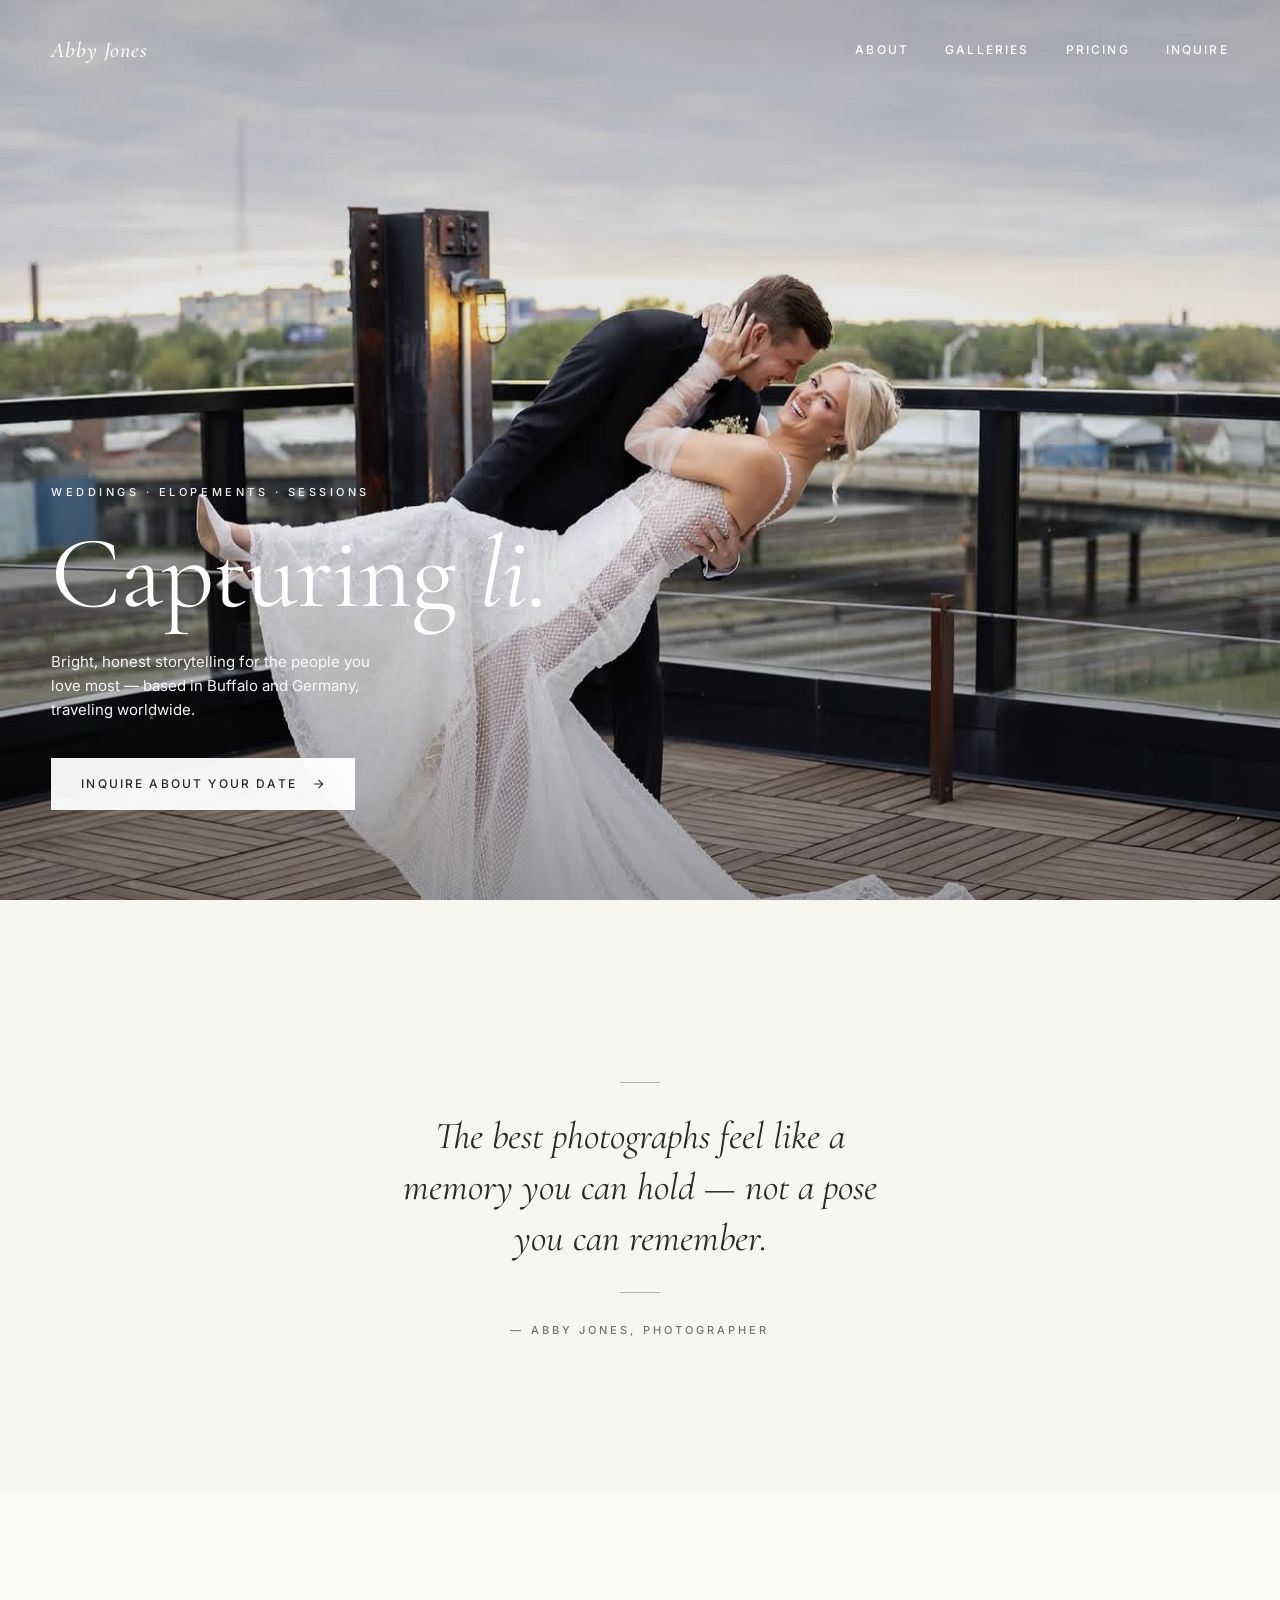
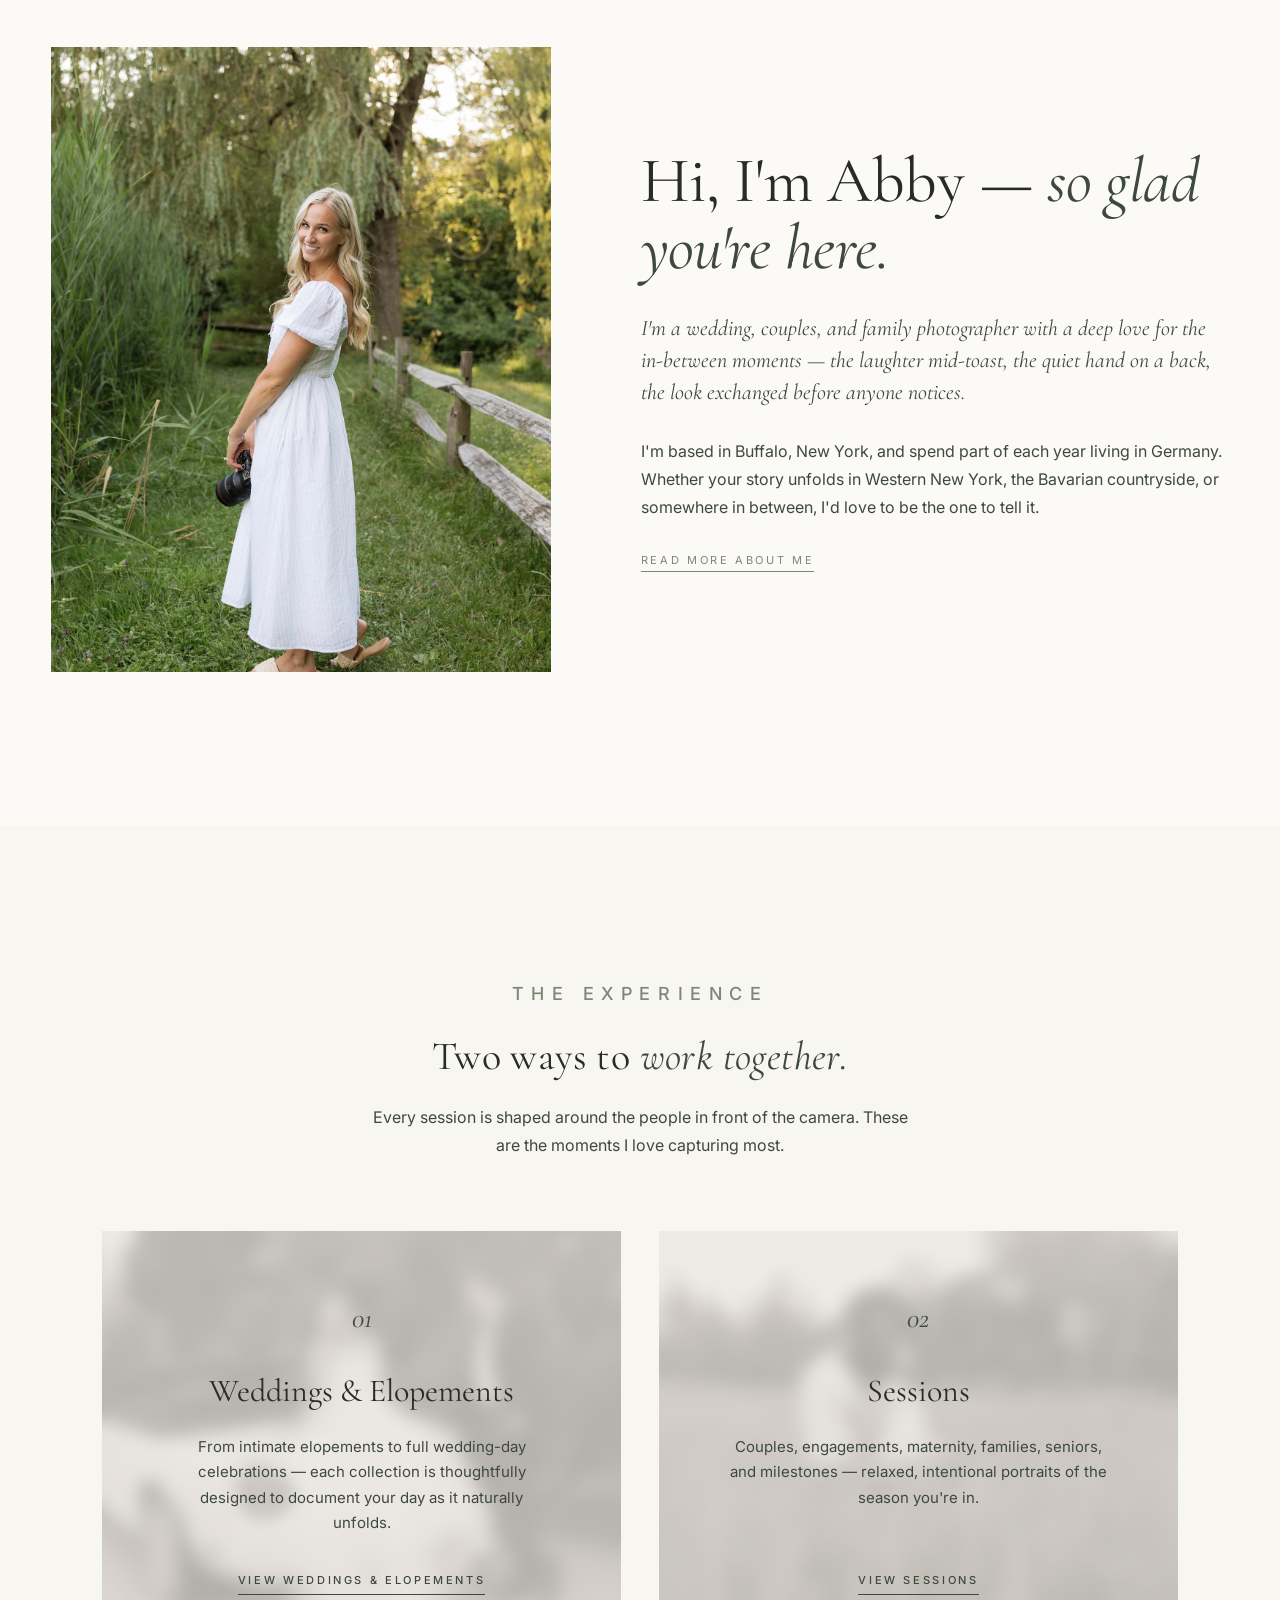
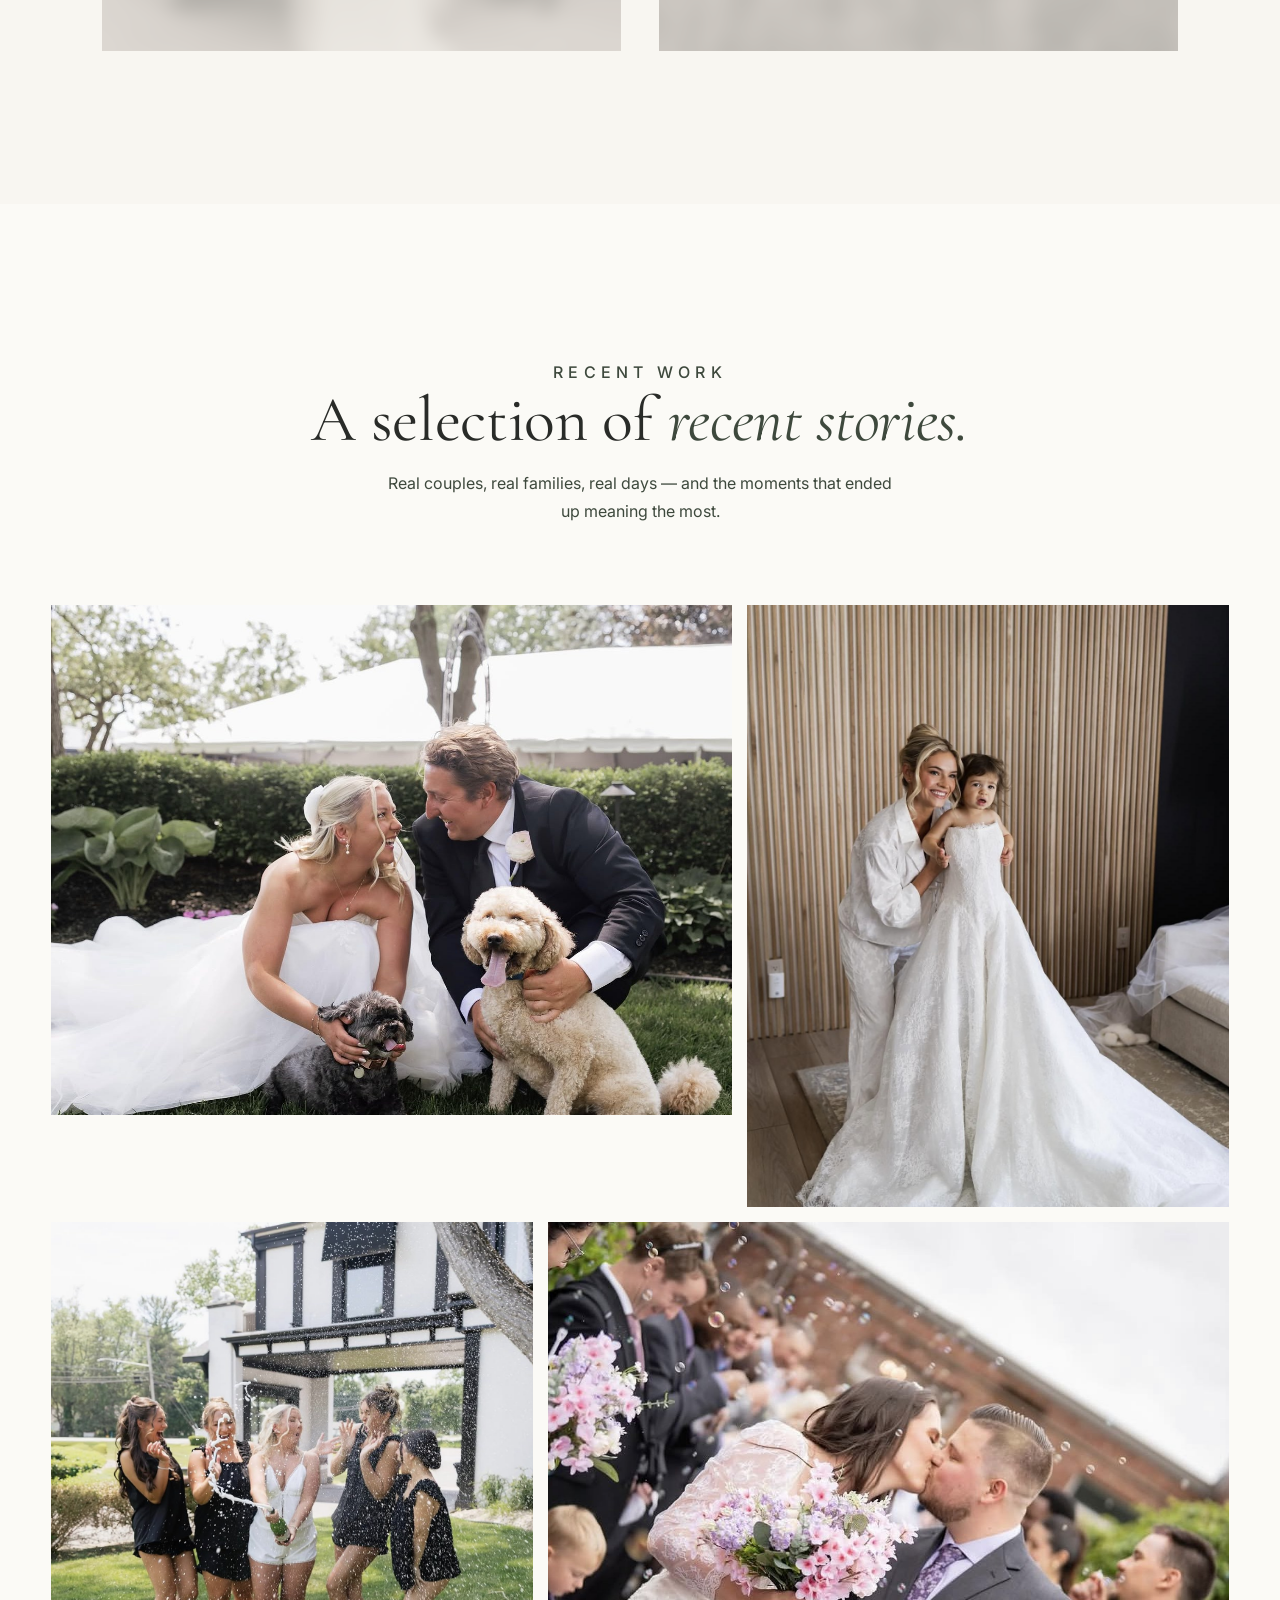
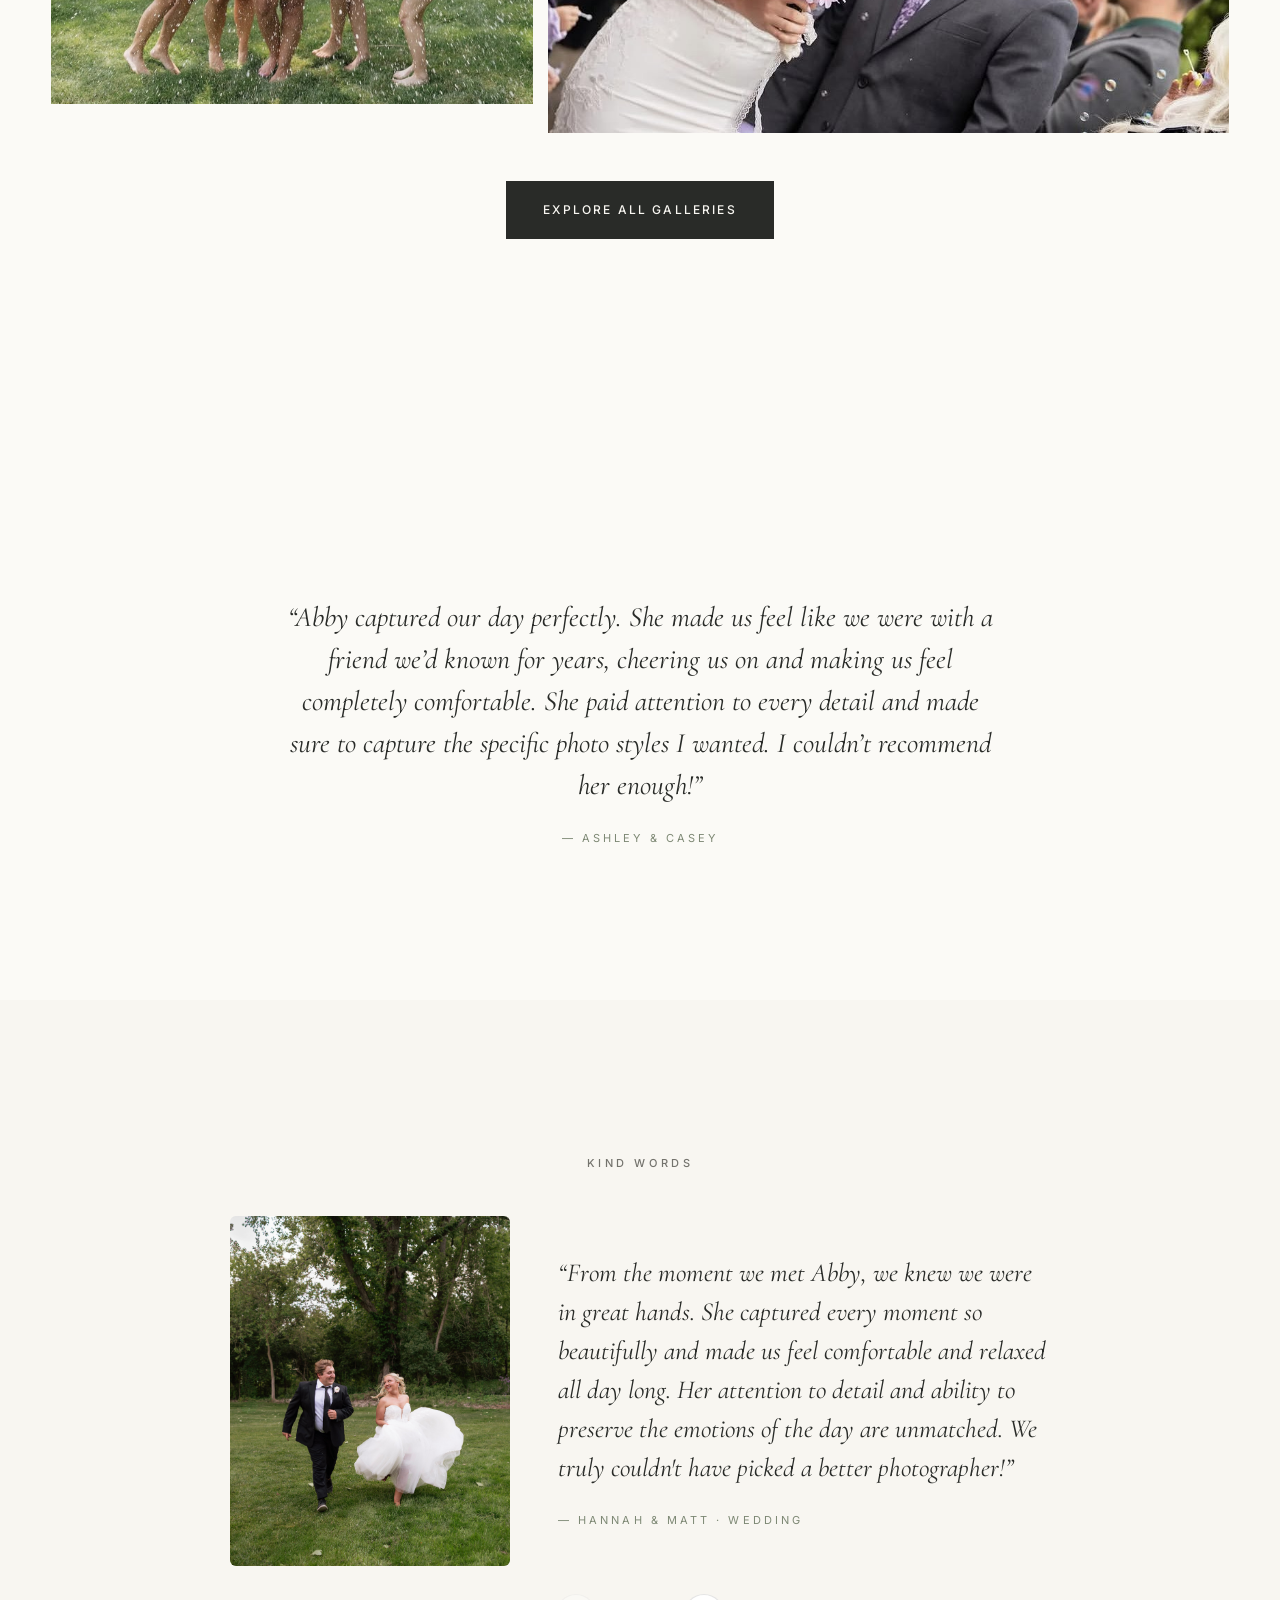
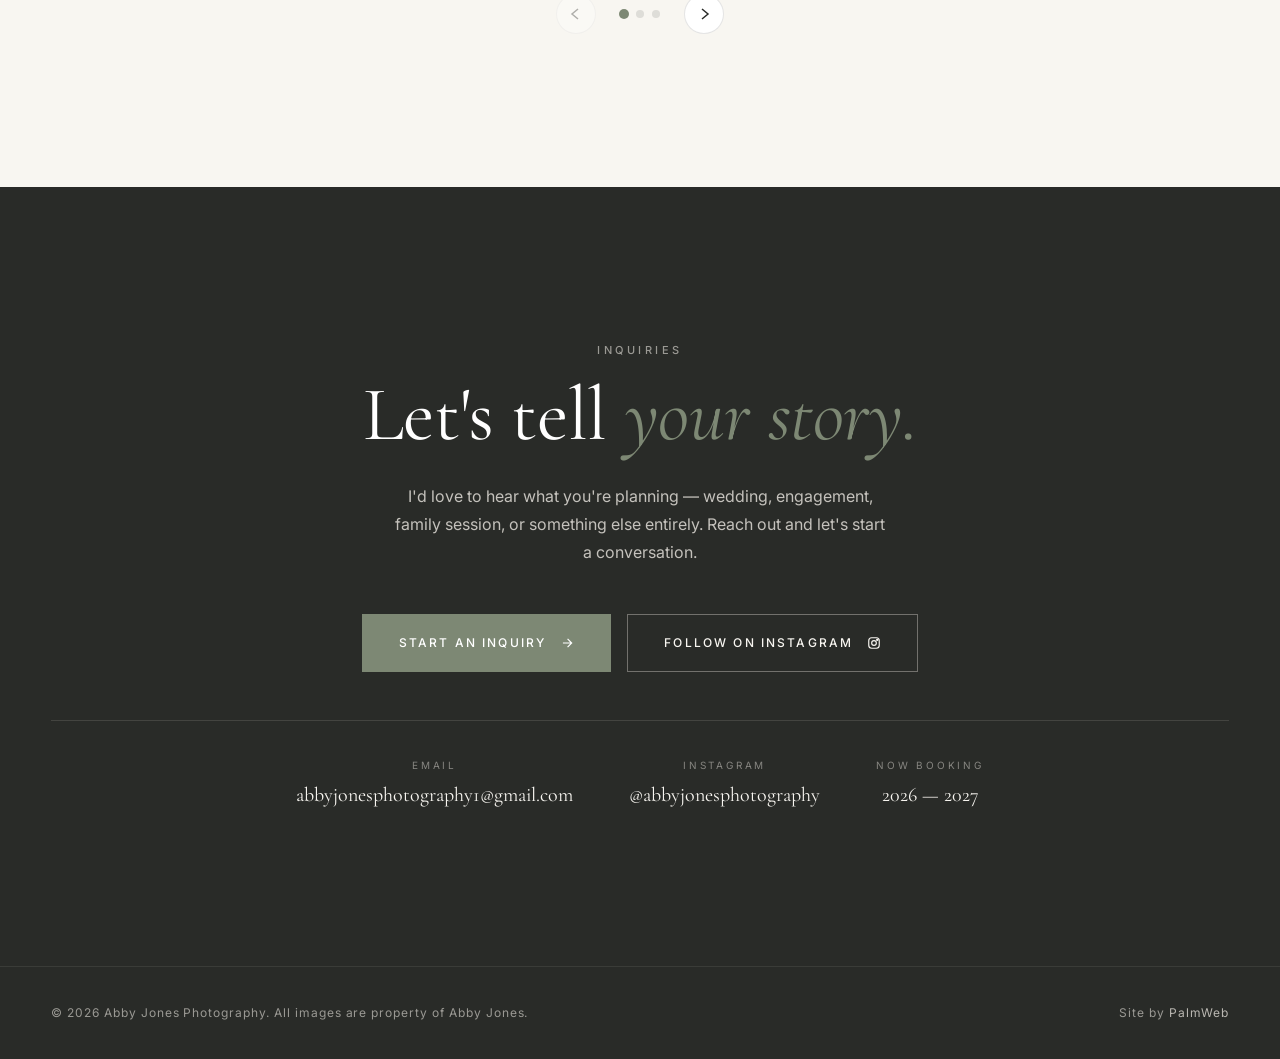
==== commit ed98c88e: "Cache-bust site.js references so the reveal fix ships to returning visitors" ====
--- a/index.html
+++ b/index.html
@@ -199,7 +199,7 @@
 
   <footer class="footer" data-partial="footer"></footer>
 
-  <script src="js/site.js"></script>
+  <script src="js/site.js?v=20260901"></script>
   <script src="js/gallery.js"></script>
 </body>
 </html>
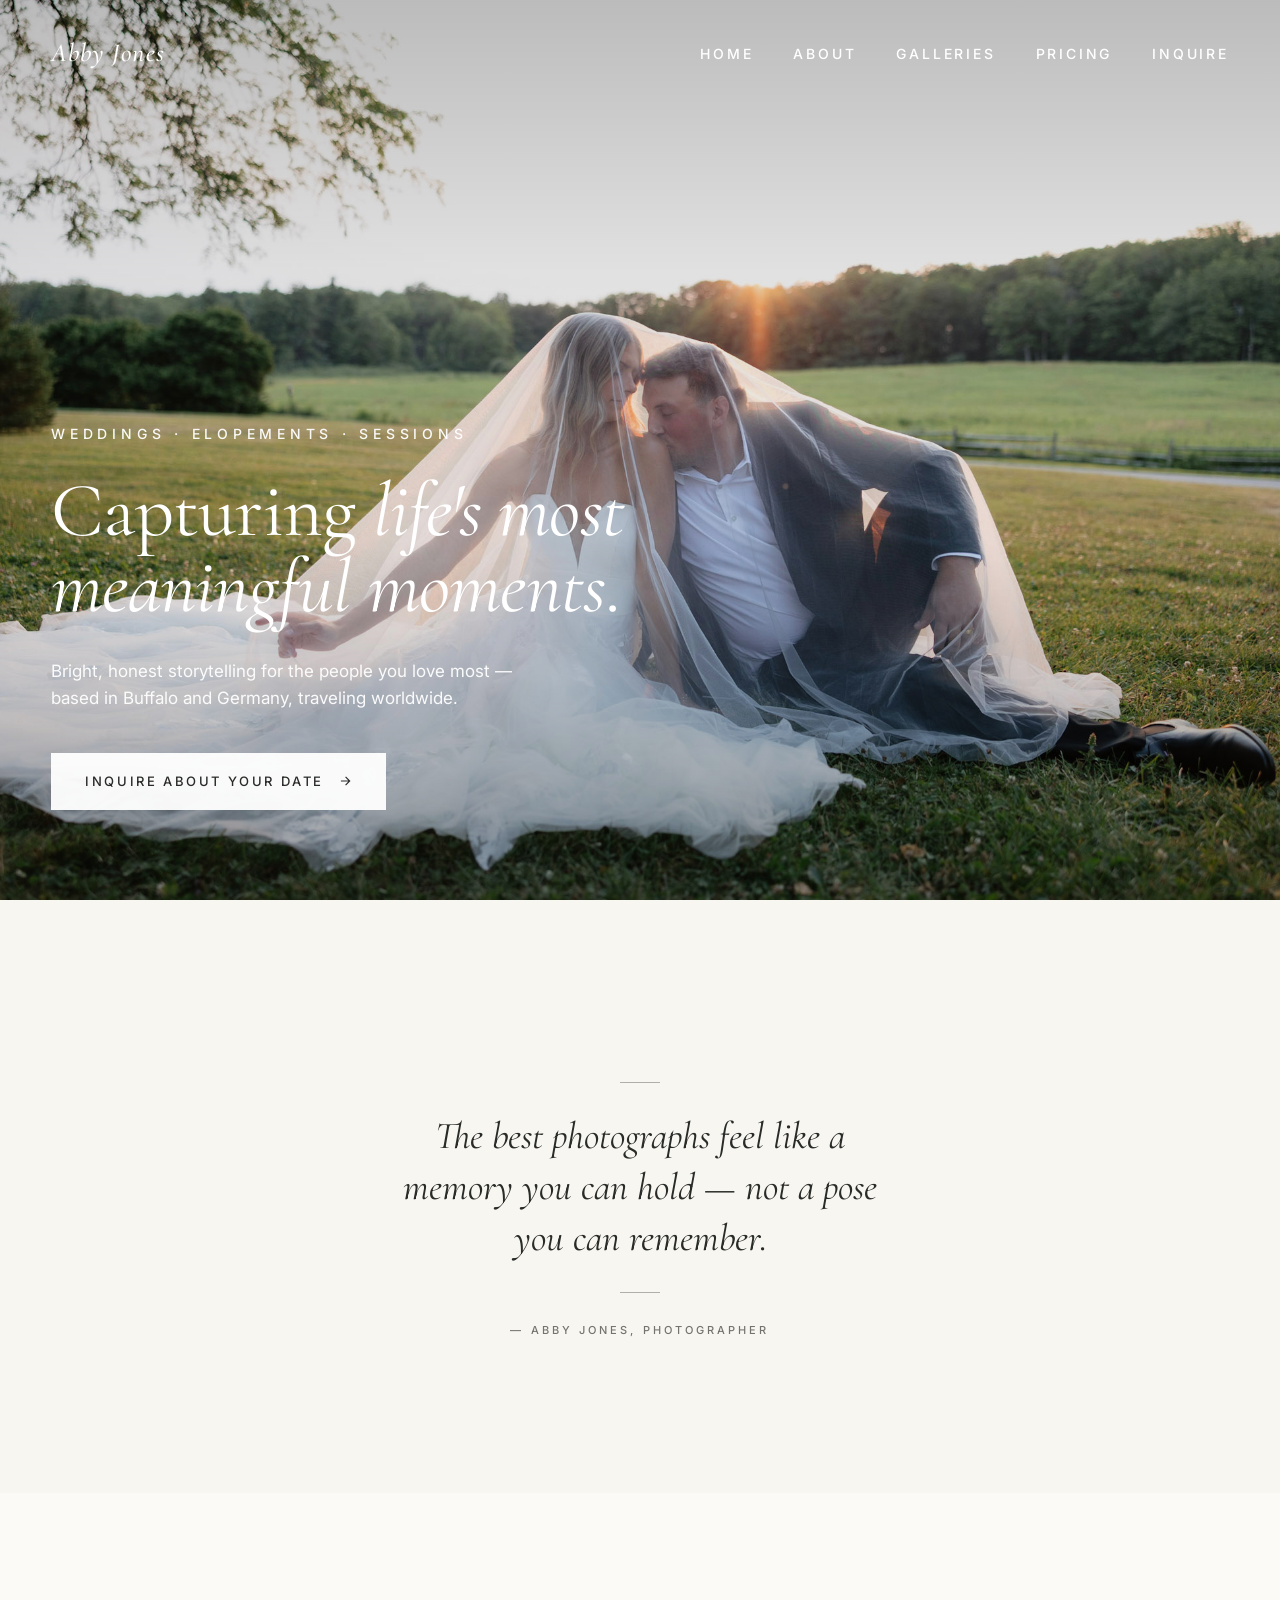
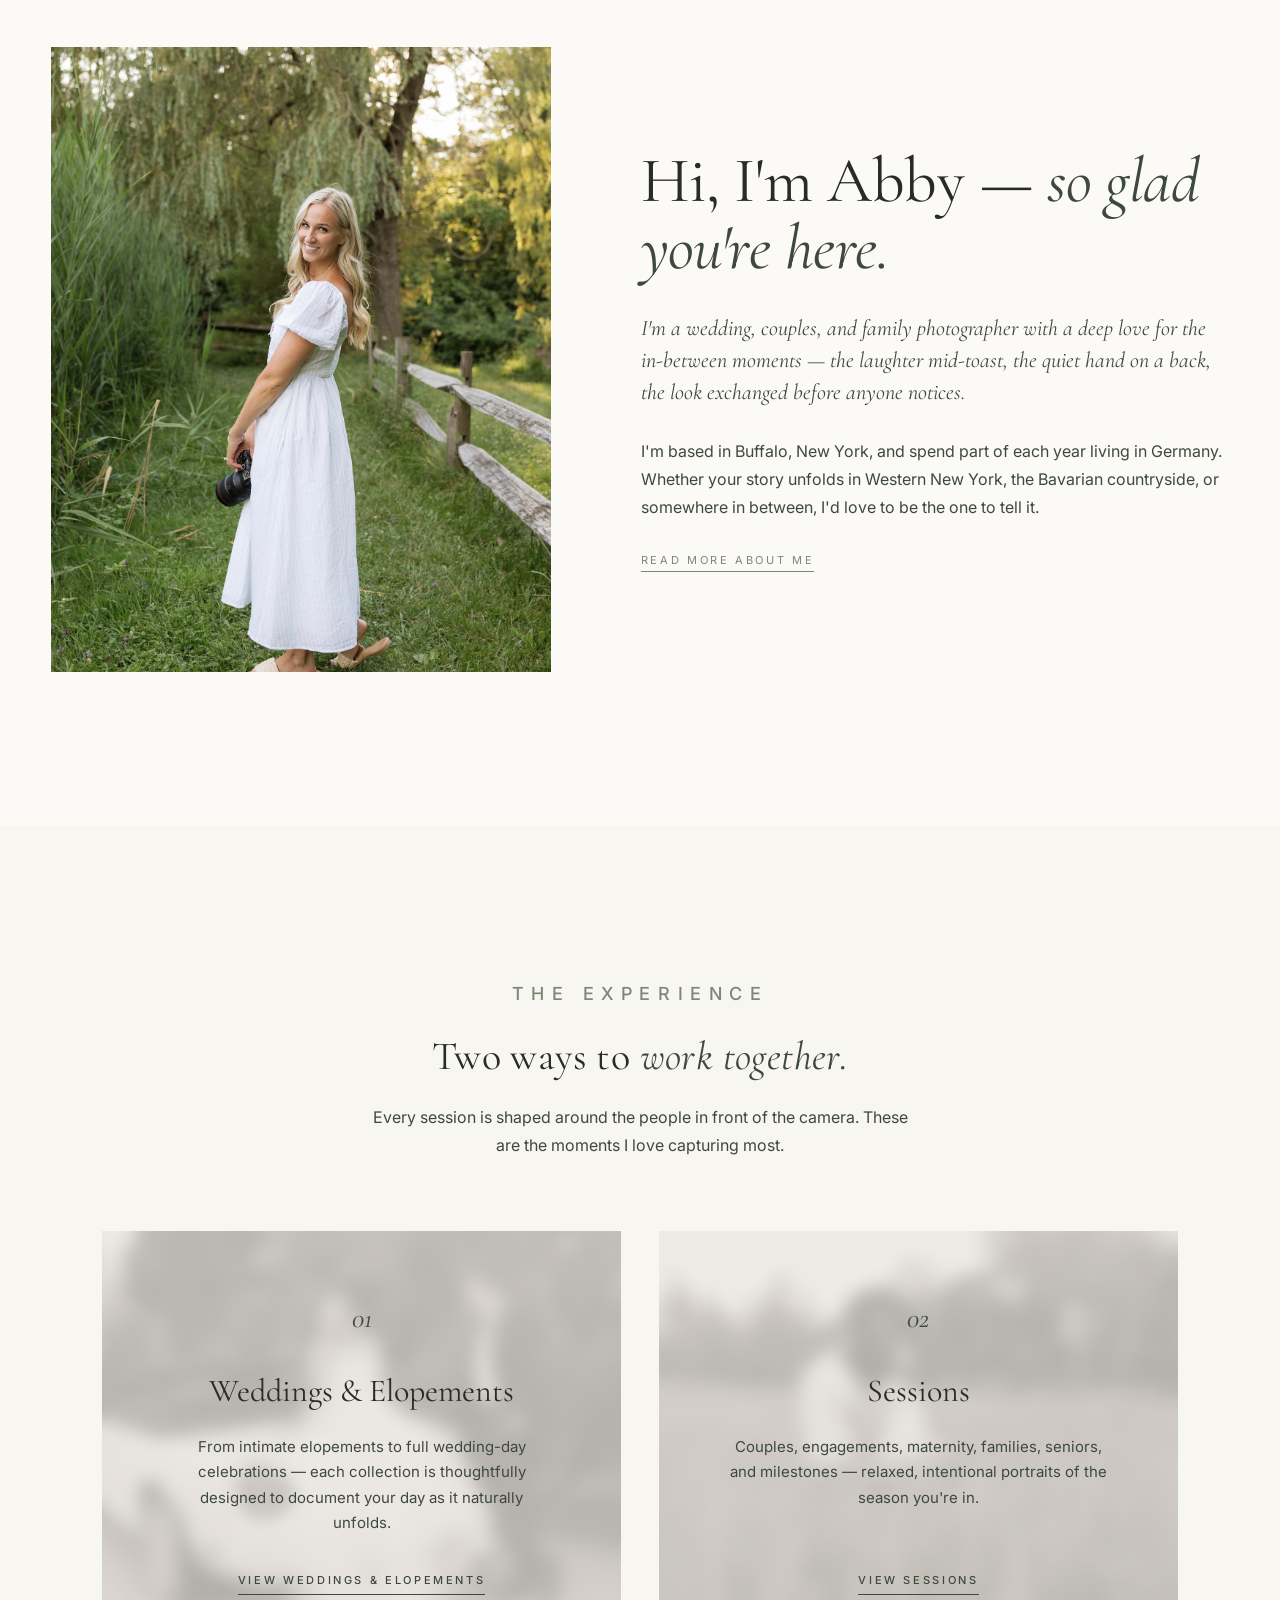
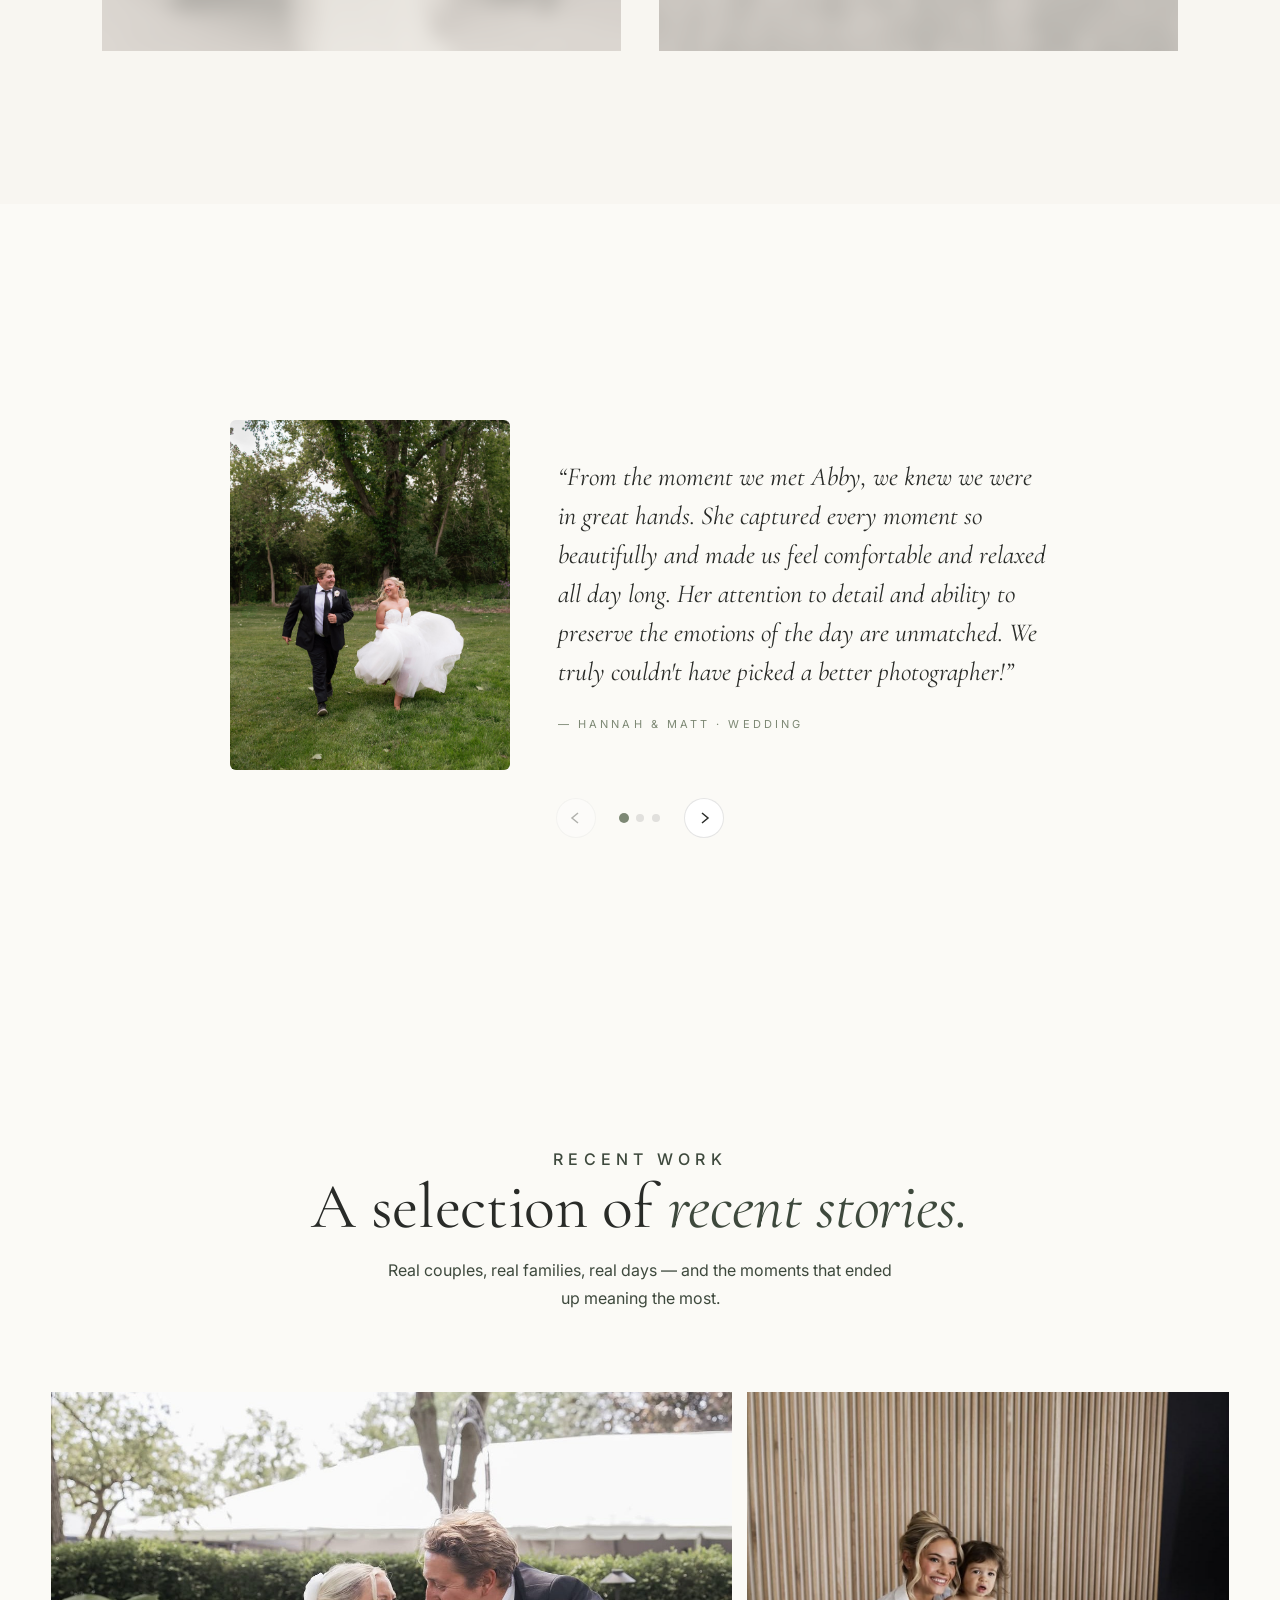
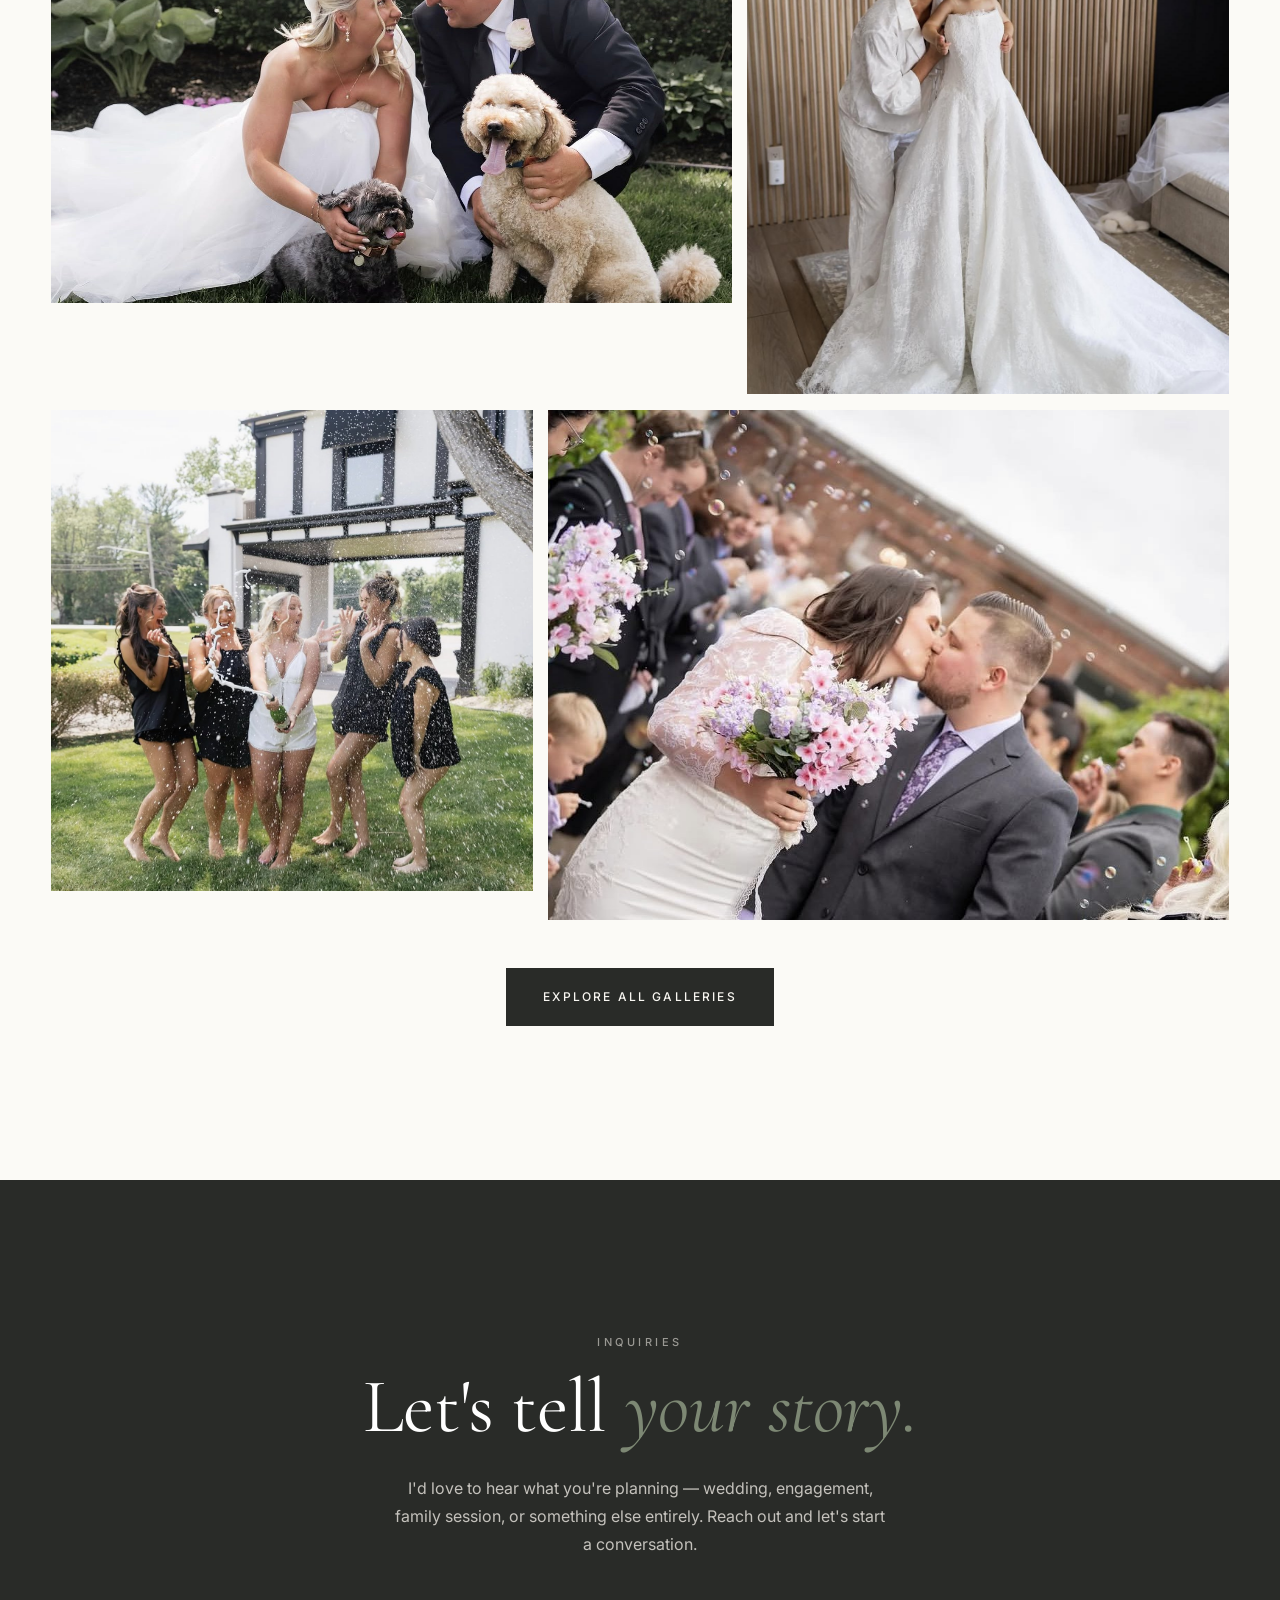
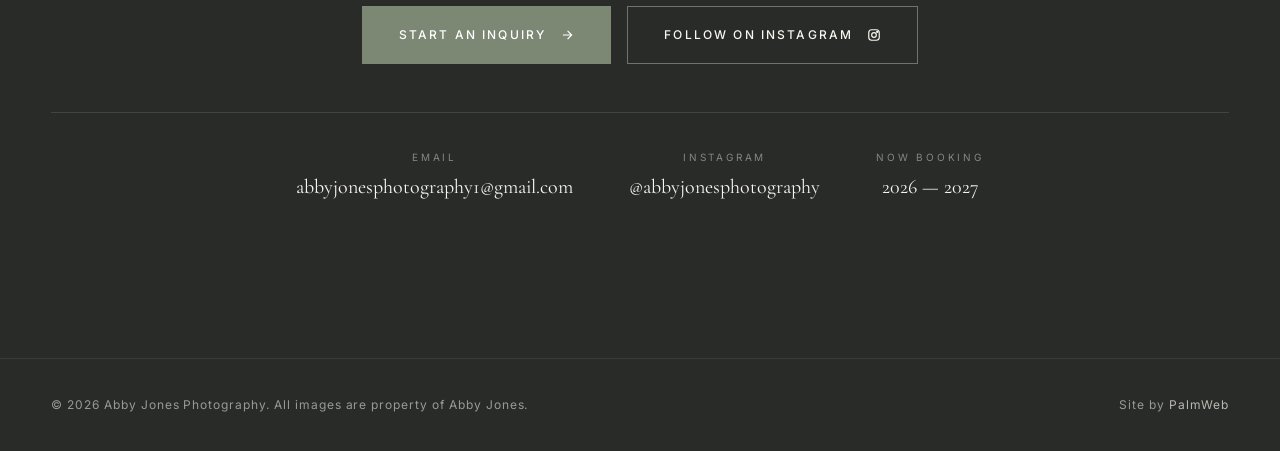
==== commit ad0418bc: "Home: remove Love Letter (keep Kind Words above gallery); hero: bigger eyebrow/sub/cta, smaller titl" ====
--- a/index.html
+++ b/index.html
@@ -117,33 +117,8 @@
     </div>
   </section>
 
-  <section class="section gallery">
-    <div class="container">
-      <div class="gallery__head">
-        <p class="section__label reveal" data-home-recent-label>Recent Work</p>
-        <h2 class="section__title reveal" data-home-recent-title>A selection of <em>recent stories.</em></h2>
-        <p class="reveal" data-home-recent-desc>Real couples, real families, real days — and the moments that ended up meaning the most.</p>
-      </div>
-      <div data-gallery="weddings" data-featured-count="6"></div>
-      <p class="text-center mt-lg reveal">
-        <a href="galleries.html" class="btn btn--dark" data-home-recent-btn>Explore all galleries</a>
-      </p>
-    </div>
-  </section>
-
-  <!-- Love letter (single home-page testimonial) -->
-  <section class="section loveletter">
-    <div class="container">
-      <p class="section__label reveal" data-home-loveletter-label>A love letter</p>
-      <blockquote class="loveletter__quote reveal">
-        <p data-home-loveletter-quote>One strong emotional testimonial coming soon — a favorite quote from a past couple, right here on the home page.</p>
-        <footer data-home-loveletter-footer>— Coming soon</footer>
-      </blockquote>
-    </div>
-  </section>
-
-  <!-- Testimonials carousel -->
-  <section class="section loveletter" style="background: var(--ivory);" data-testimonials>
+  <!-- Testimonials carousel (Kind Words) -->
+  <section class="section loveletter" data-testimonials>
     <div class="container">
       <p class="section__label reveal" data-testimonials-label>Kind words</p>
       <div class="tcarousel reveal">
@@ -162,6 +137,20 @@
           </button>
         </div>
       </div>
+    </div>
+  </section>
+
+  <section class="section gallery">
+    <div class="container">
+      <div class="gallery__head">
+        <p class="section__label reveal" data-home-recent-label>Recent Work</p>
+        <h2 class="section__title reveal" data-home-recent-title>A selection of <em>recent stories.</em></h2>
+        <p class="reveal" data-home-recent-desc>Real couples, real families, real days — and the moments that ended up meaning the most.</p>
+      </div>
+      <div data-gallery="weddings" data-featured-count="6"></div>
+      <p class="text-center mt-lg reveal">
+        <a href="galleries.html" class="btn btn--dark" data-home-recent-btn>Explore all galleries</a>
+      </p>
     </div>
   </section>
 
--- a/css/site.css
+++ b/css/site.css
@@ -59,16 +59,16 @@
 }
 .nav__logo {
   font-family: var(--serif);
-  font-size: 22px;
+  font-size: 26px;
   font-weight: 500;
   letter-spacing: 0.04em;
   font-style: italic;
 }
 .nav__links {
   display: flex;
-  gap: 36px;
-  font-size: 12px;
-  letter-spacing: 0.18em;
+  gap: 40px;
+  font-size: 14px;
+  letter-spacing: 0.2em;
   text-transform: uppercase;
   font-weight: 500;
 }
@@ -140,40 +140,40 @@
   padding-bottom: clamp(60px, 10vh, 120px);
 }
 .hero__eyebrow {
-  font-size: 11px;
-  letter-spacing: 0.32em;
-  text-transform: uppercase;
-  margin-bottom: 24px;
+  font-size: 14px;
+  letter-spacing: 0.34em;
+  text-transform: uppercase;
+  margin-bottom: 28px;
   font-weight: 500;
   opacity: 0.95;
 }
 .hero__title {
   font-family: var(--serif);
-  font-size: clamp(48px, 8vw, 112px);
-  font-weight: 400;
-  line-height: 0.95;
+  font-size: clamp(40px, 6vw, 88px);
+  font-weight: 400;
+  line-height: 1.0;
   letter-spacing: -0.01em;
-  margin-bottom: 28px;
-  max-width: 14ch;
+  margin-bottom: 32px;
+  max-width: 16ch;
 }
 .hero__title em { font-style: italic; font-weight: 400; }
 .hero__sub {
   font-family: var(--sans);
-  font-size: 15px;
+  font-size: 17px;
   line-height: 1.6;
-  max-width: 38ch;
+  max-width: 42ch;
   opacity: 0.95;
-  margin-bottom: 36px;
+  margin-bottom: 40px;
 }
 .hero__cta {
   display: inline-flex;
   align-items: center;
   gap: 14px;
-  padding: 16px 30px;
+  padding: 18px 34px;
   background: rgba(255, 255, 255, 0.95);
   color: var(--ink);
-  font-size: 12px;
-  letter-spacing: 0.18em;
+  font-size: 13px;
+  letter-spacing: 0.2em;
   text-transform: uppercase;
   font-weight: 500;
   transition: background 0.3s ease, transform 0.3s ease;
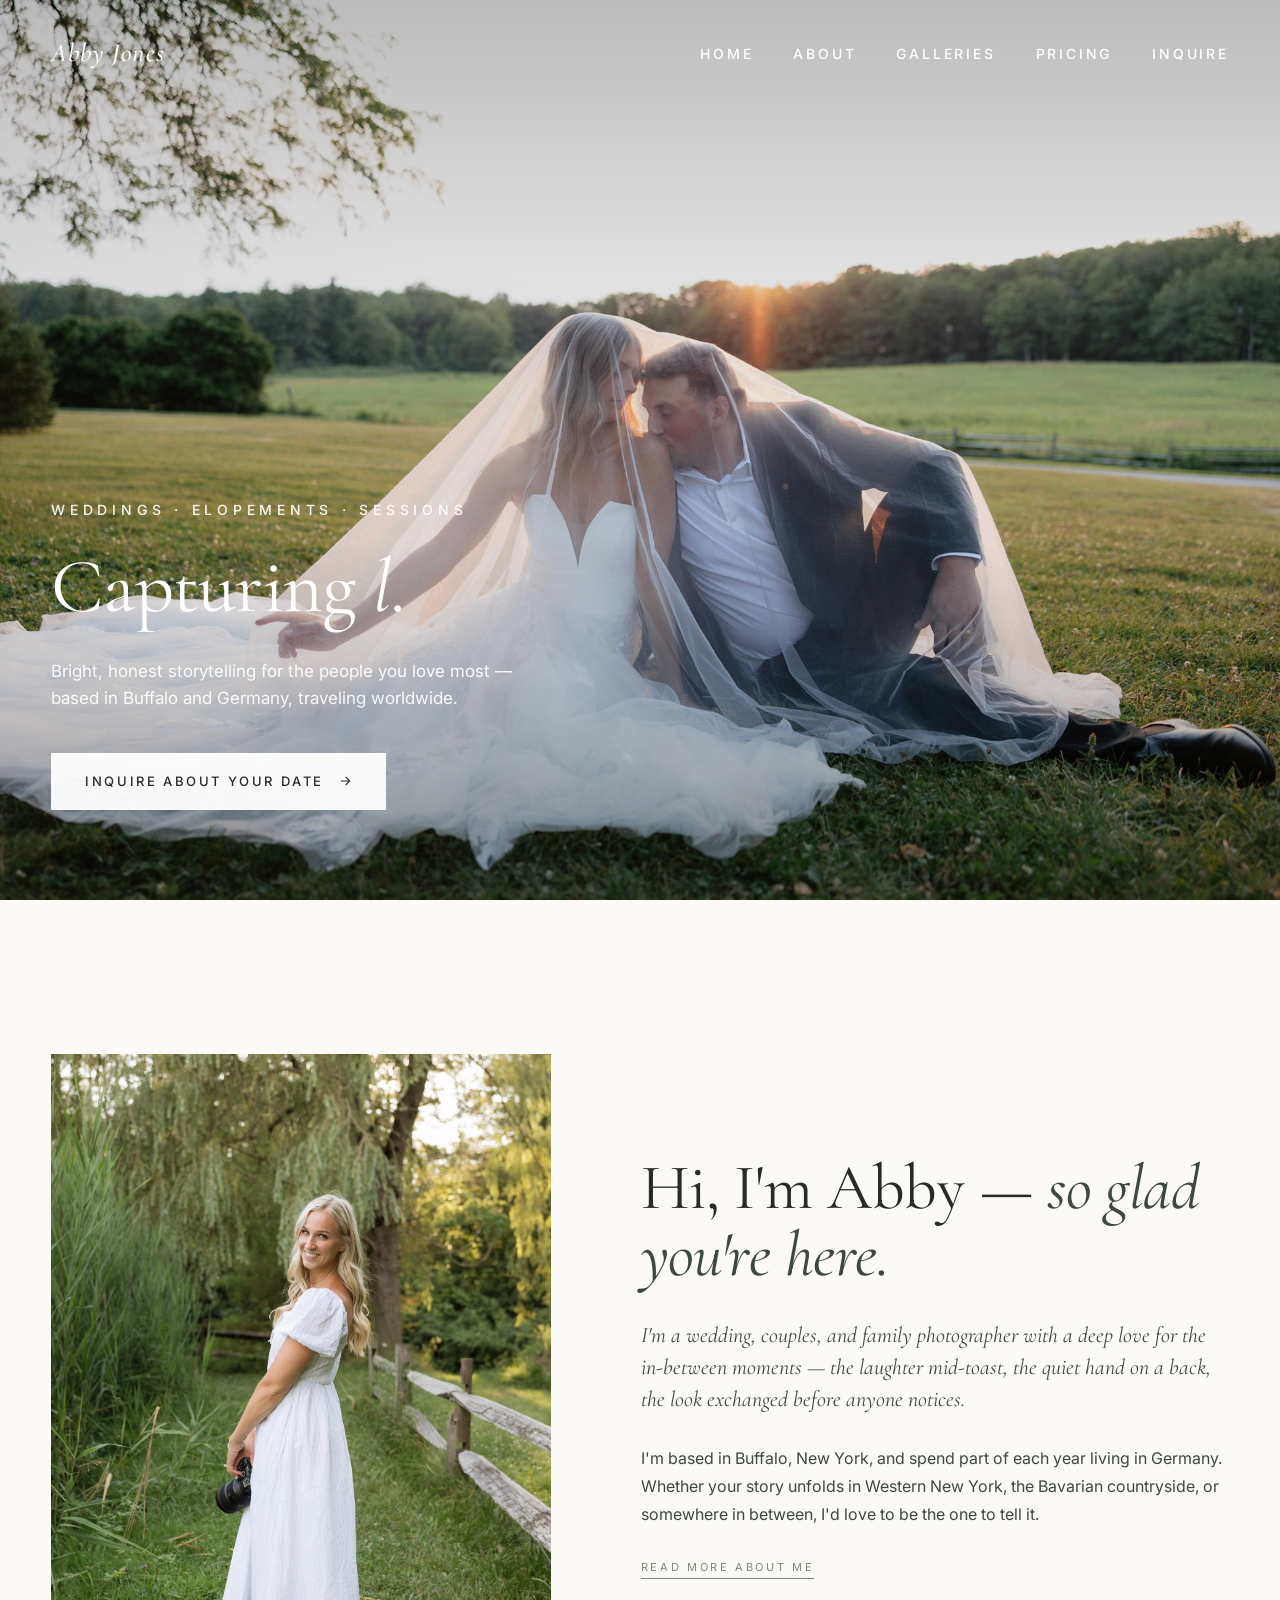
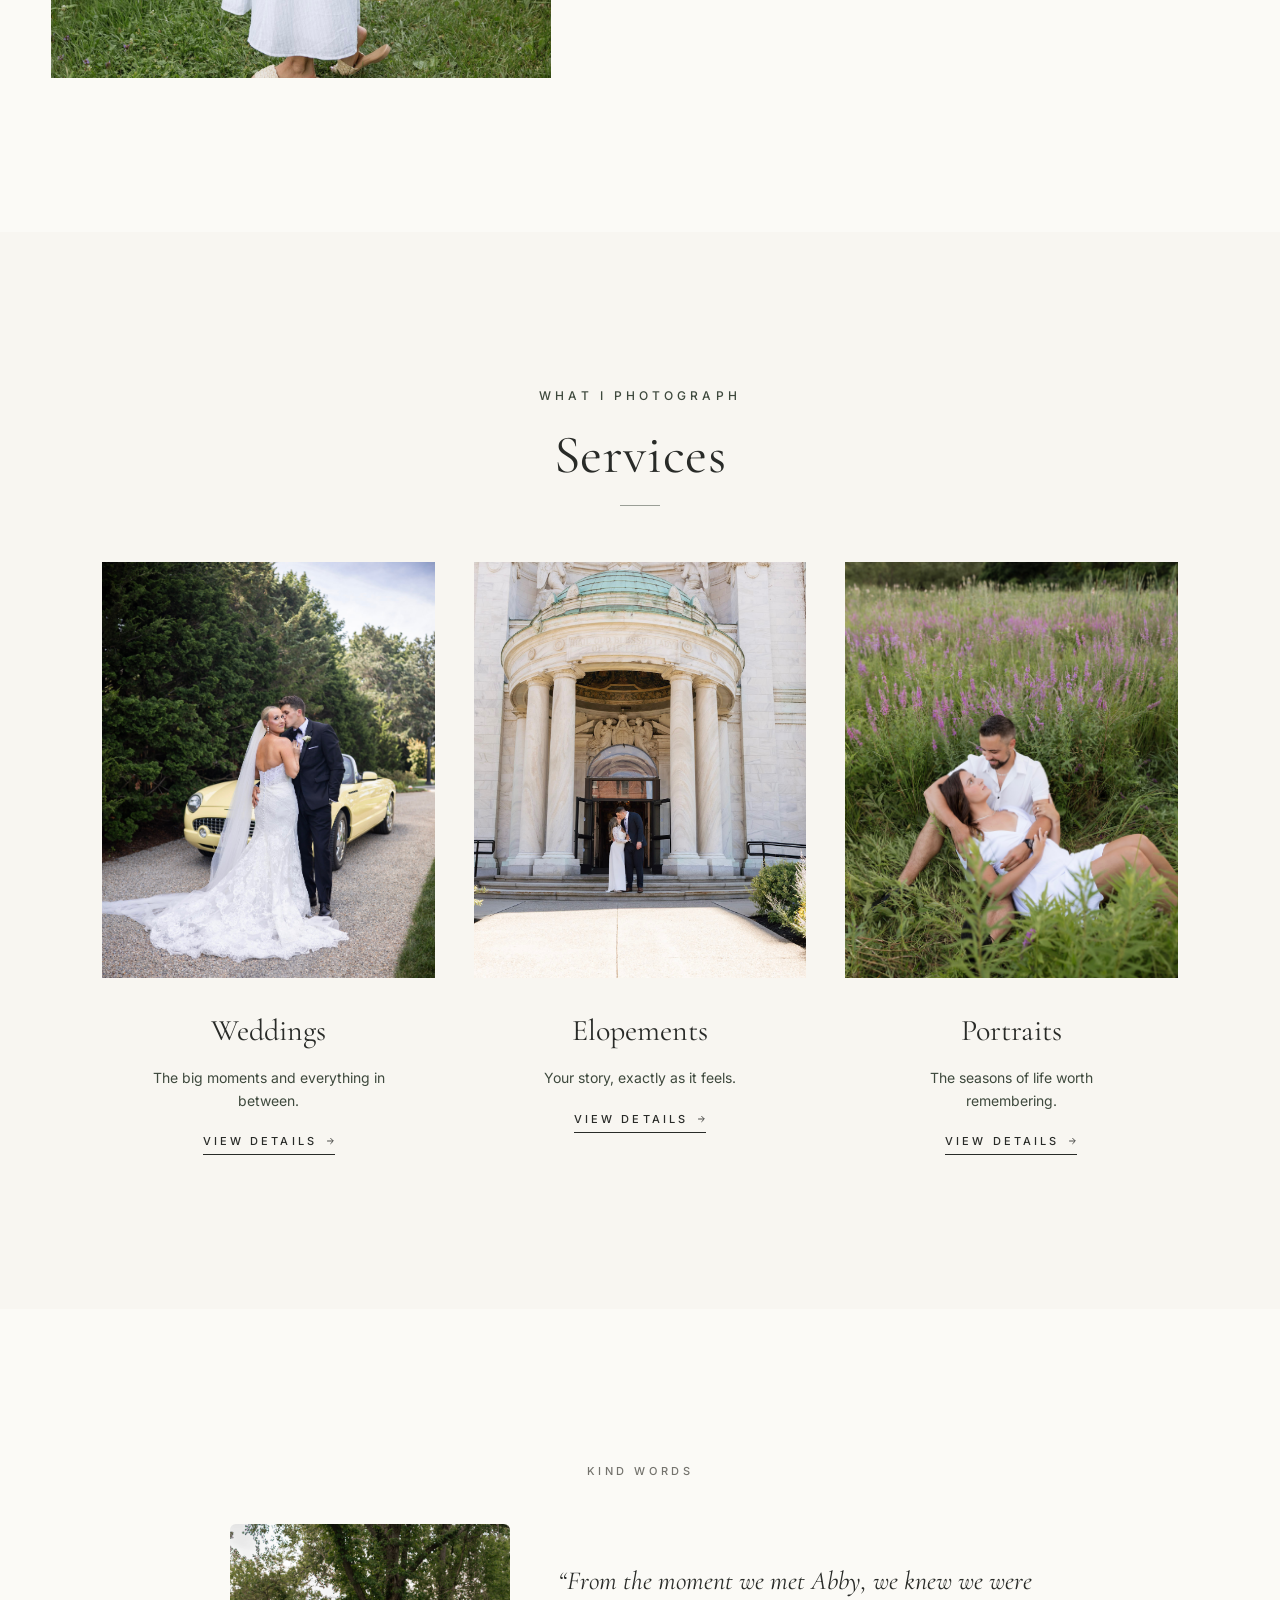
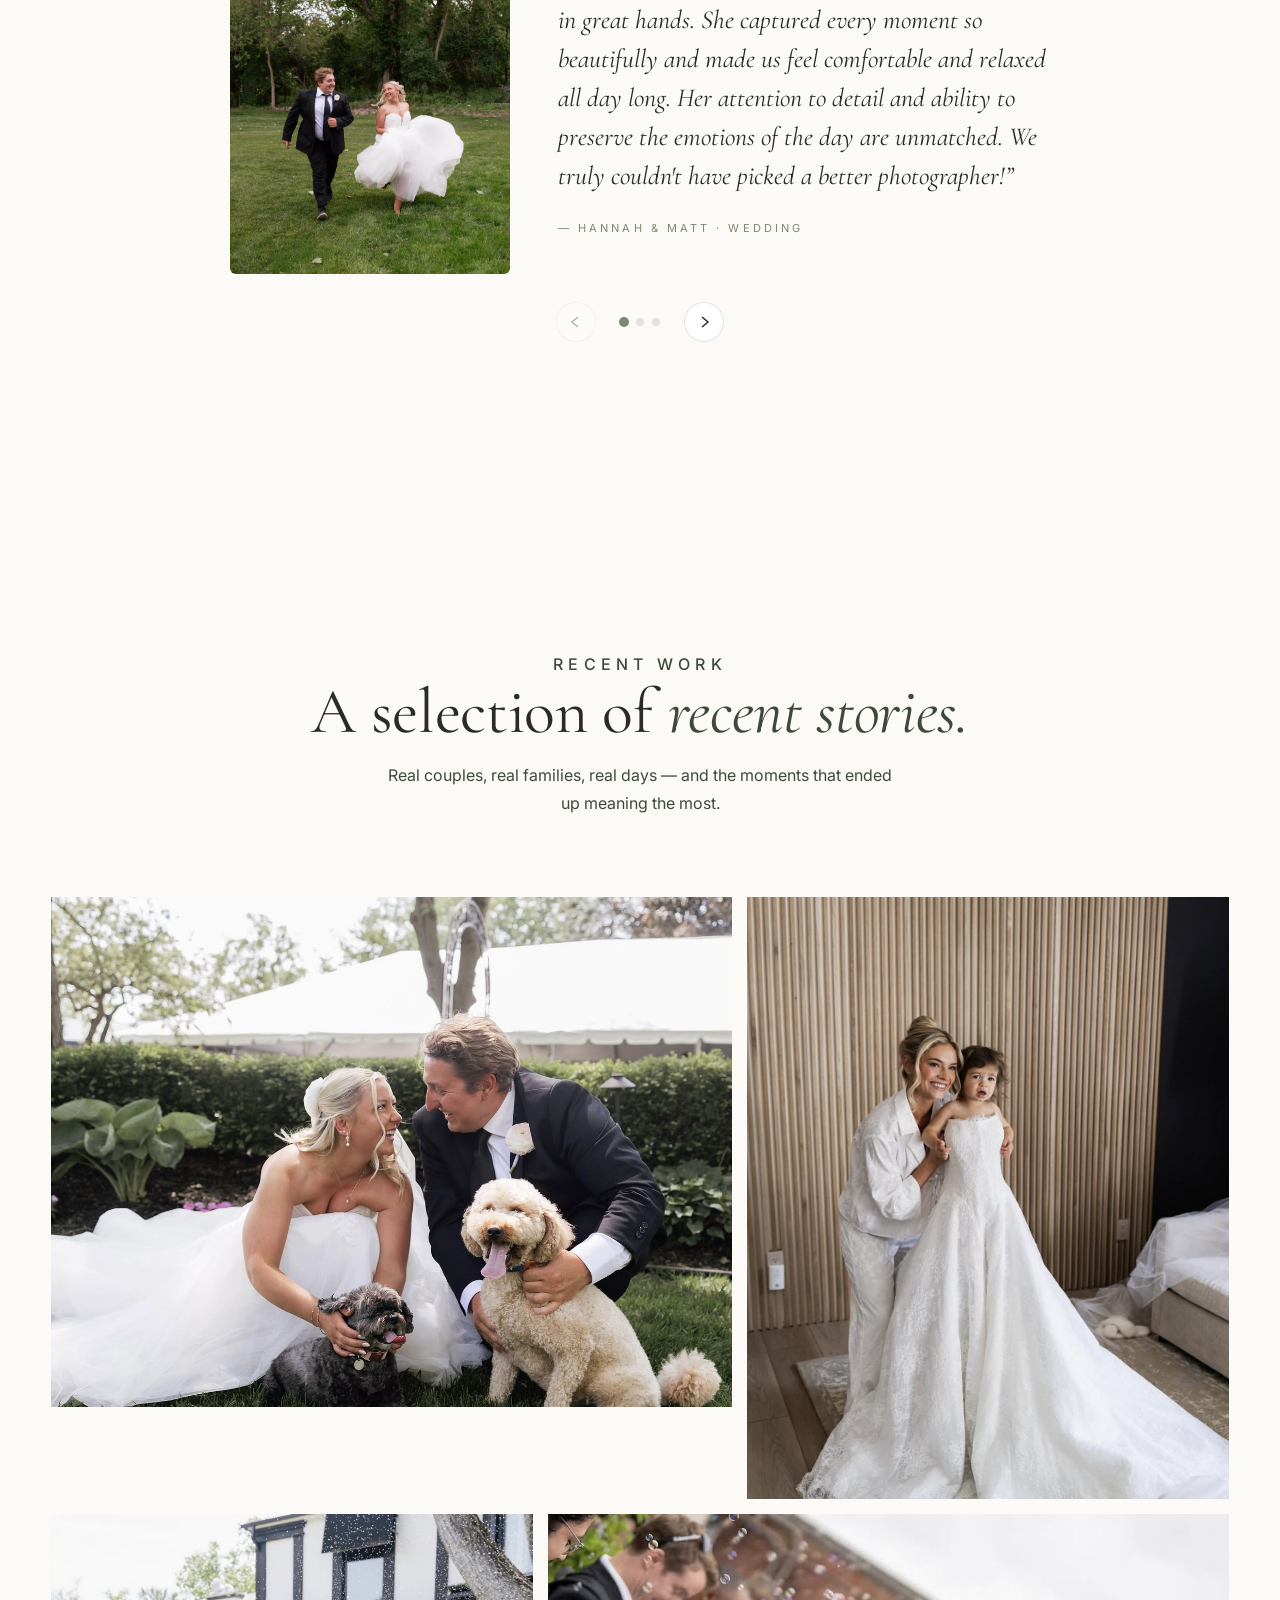
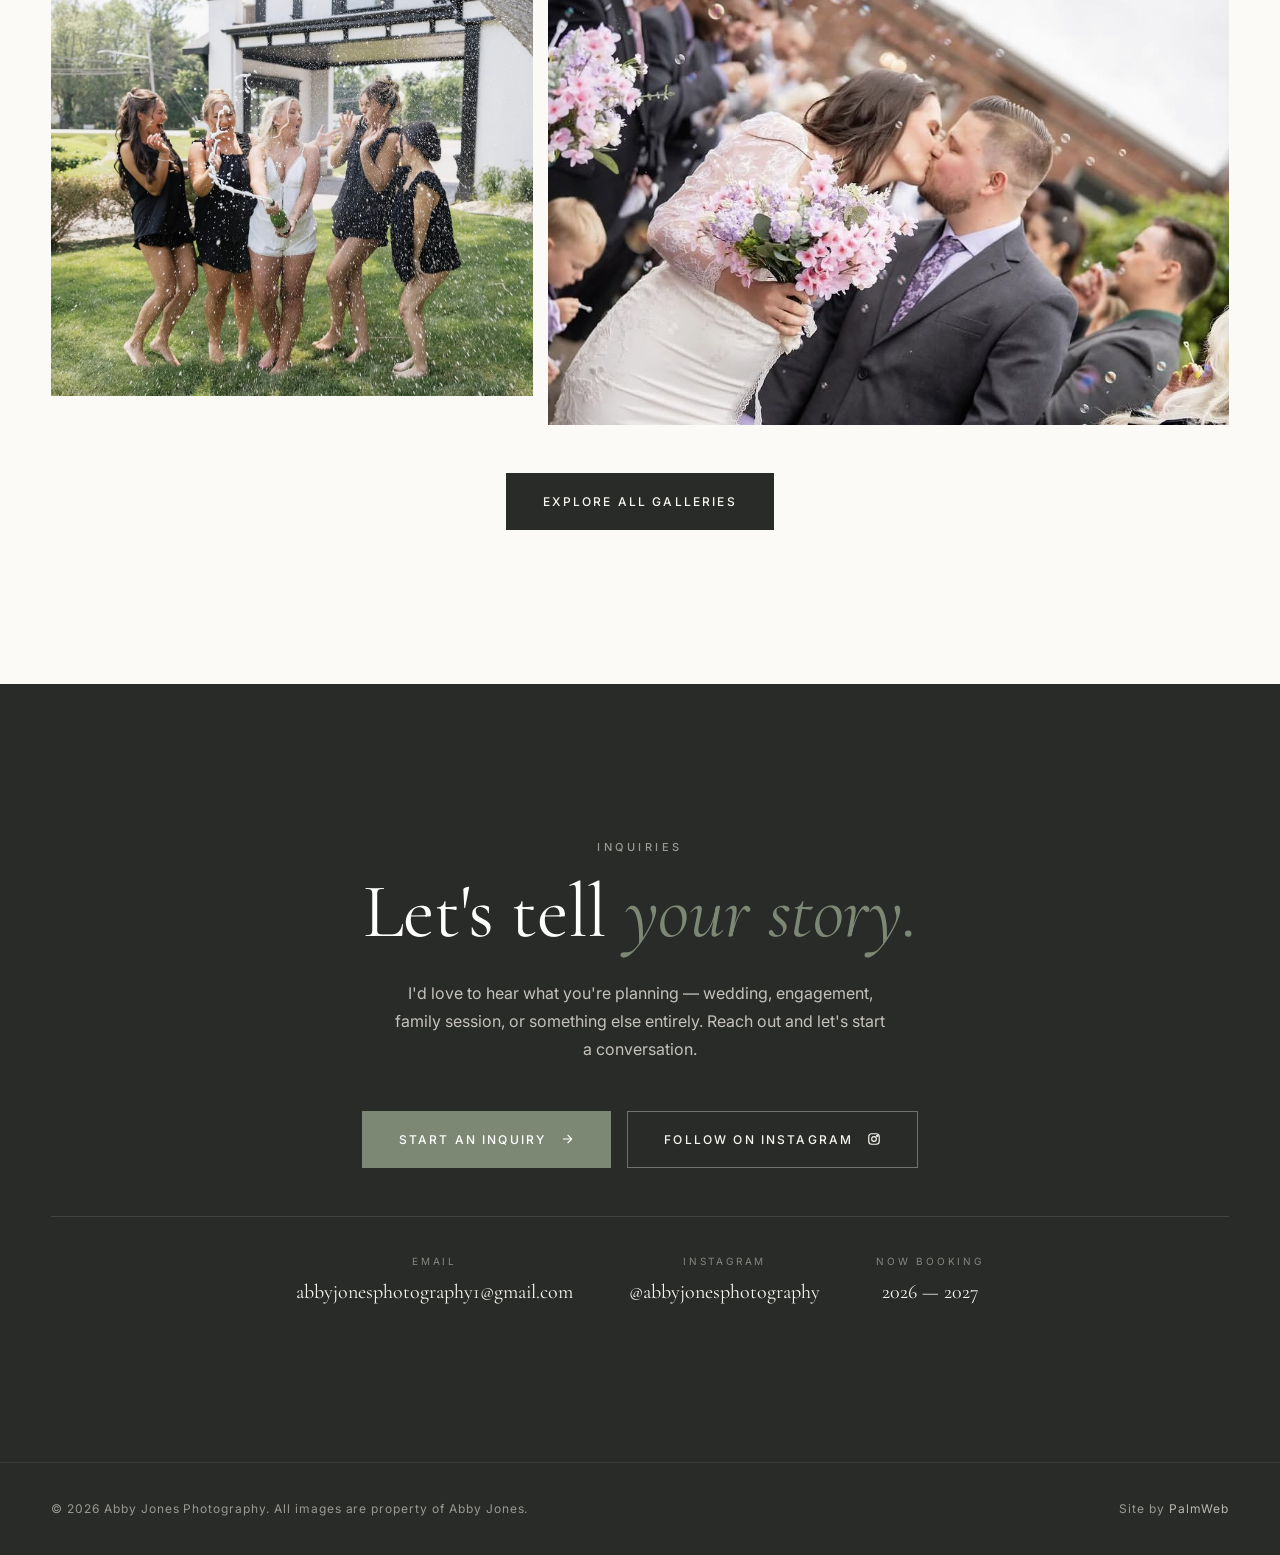
==== commit 5a588d0f: "Home: 3-tile Services grid linking to pricing sections; drop intro quote. Pricing: anchor + hash-ope" ====
--- a/index.html
+++ b/index.html
@@ -60,13 +60,6 @@
     </div>
   </header>
 
-  <section class="section intro">
-    <div class="container">
-      <p class="intro__quote reveal" data-home-intro-quote>The best photographs feel like a memory you can hold — not a pose you can remember.</p>
-      <p class="intro__attr reveal" data-home-intro-attr>— Abby Jones, Photographer</p>
-    </div>
-  </section>
-
   <section class="section about" id="about">
     <div class="container">
       <div class="about__grid">
@@ -90,27 +83,39 @@
   <section class="section services">
     <div class="services__container">
       <div class="services__intro reveal">
-        <p class="services__eyebrow" data-home-services-label>The Experience</p>
-        <h2 class="services__title" data-home-services-title>Two ways to <em>work together.</em></h2>
-        <p class="services__desc" data-home-services-desc>Every session is shaped around the people in front of the camera. These are the moments I love capturing most.</p>
+        <p class="services__eyebrow" data-home-services-label>What I photograph</p>
+        <h2 class="services__title" data-home-services-title>Services</h2>
+        <hr class="services__title-rule">
       </div>
-      <div class="services__grid services__grid--two" data-home-services-tiles>
+      <div class="services__grid" data-home-services-tiles>
         <div class="service reveal">
-          <div class="service__bg" data-service-bg aria-hidden="true"></div>
+          <figure class="service__photo"><img data-service-photo src="" alt="" loading="lazy"></figure>
           <div class="service__body">
-            <p class="service__num">01</p>
-            <h3 class="service__title">Weddings &amp; Elopements</h3>
-            <p class="service__desc">From intimate elopements to full wedding-day celebrations — each collection is thoughtfully designed to document your day as it naturally unfolds.</p>
-            <a class="service__link" href="galleries/weddings.html">View weddings &amp; elopements</a>
+            <h3 class="service__title">Weddings</h3>
+            <p class="service__desc">The big moments and everything in between.</p>
+            <a class="service__link" href="/pricing.html#weddings">View details
+              <svg viewBox="0 0 24 24" fill="none" stroke="currentColor" stroke-width="2"><path d="M5 12h14M13 5l7 7-7 7"/></svg>
+            </a>
           </div>
         </div>
         <div class="service reveal">
-          <div class="service__bg" data-service-bg aria-hidden="true"></div>
+          <figure class="service__photo"><img data-service-photo src="" alt="" loading="lazy"></figure>
           <div class="service__body">
-            <p class="service__num">02</p>
-            <h3 class="service__title">Sessions</h3>
-            <p class="service__desc">Couples, engagements, maternity, families, seniors, and milestones — relaxed, intentional portraits of the season you're in.</p>
-            <a class="service__link" href="galleries/sessions.html">View sessions</a>
+            <h3 class="service__title">Elopements</h3>
+            <p class="service__desc">Your story, exactly as it feels.</p>
+            <a class="service__link" href="/pricing.html#elopements">View details
+              <svg viewBox="0 0 24 24" fill="none" stroke="currentColor" stroke-width="2"><path d="M5 12h14M13 5l7 7-7 7"/></svg>
+            </a>
+          </div>
+        </div>
+        <div class="service reveal">
+          <figure class="service__photo"><img data-service-photo src="" alt="" loading="lazy"></figure>
+          <div class="service__body">
+            <h3 class="service__title">Portraits</h3>
+            <p class="service__desc">The seasons of life worth remembering.</p>
+            <a class="service__link" href="/pricing.html#portrait-sessions">View details
+              <svg viewBox="0 0 24 24" fill="none" stroke="currentColor" stroke-width="2"><path d="M5 12h14M13 5l7 7-7 7"/></svg>
+            </a>
           </div>
         </div>
       </div>
@@ -188,7 +193,7 @@
 
   <footer class="footer" data-partial="footer"></footer>
 
-  <script src="js/site.js?v=20260901"></script>
+  <script src="js/site.js?v=20260901b"></script>
   <script src="js/gallery.js"></script>
 </body>
 </html>
--- a/css/site.css
+++ b/css/site.css
@@ -365,45 +365,48 @@
 }
 .funfacts__grid {
   display: grid;
-  grid-template-columns: repeat(2, 1fr);
-  gap: clamp(24px, 3vw, 44px);
-}
-@media (max-width: 720px) { .funfacts__grid { grid-template-columns: 1fr; } }
+  grid-template-columns: repeat(4, 1fr);
+  gap: clamp(16px, 2vw, 24px);
+}
+@media (max-width: 1000px) { .funfacts__grid { grid-template-columns: repeat(2, 1fr); } }
+@media (max-width: 560px) { .funfacts__grid { grid-template-columns: 1fr; max-width: 380px; margin: 0 auto; } }
 .funfact {
   background: #fff;
   border: 1px solid var(--line);
-  padding: 28px;
+  padding: 18px;
   position: relative;
 }
 .funfact__num {
   position: absolute;
-  top: 20px; right: 24px;
-  font-family: var(--serif);
-  font-size: 34px;
+  top: 12px; right: 16px;
+  font-family: var(--serif);
+  font-size: 22px;
   color: var(--sage);
   opacity: 0.6;
 }
 .funfact__ph {
-  aspect-ratio: 4 / 3;
+  aspect-ratio: 1 / 1;
   background: var(--ivory-deep);
   border: 1px dashed var(--line);
-  margin-bottom: 20px;
+  margin-bottom: 14px;
   display: flex; align-items: center; justify-content: center;
-  color: var(--muted); font-size: 12px; letter-spacing: 0.14em; text-transform: uppercase;
-}
+  color: var(--muted); font-size: 11px; letter-spacing: 0.14em; text-transform: uppercase;
+  overflow: hidden;
+}
+.funfact__ph img { width: 100%; height: 100%; object-fit: cover; display: block; }
 .funfact__title {
   font-family: var(--serif);
-  font-size: 22px;
-  color: var(--ink);
-  font-weight: 500;
-  margin: 0 0 10px;
+  font-size: 16px;
+  color: var(--ink);
+  font-weight: 500;
+  margin: 0 0 6px;
   line-height: 1.25;
-  padding-right: 40px;
+  padding-right: 24px;
 }
 .funfact__body {
   color: var(--ink-soft);
-  font-size: 15px;
-  line-height: 1.7;
+  font-size: 13px;
+  line-height: 1.55;
   margin: 0;
 }
 
@@ -552,6 +555,54 @@
   .tslide__photo { max-width: 240px; margin: 0 auto; }
 }
 
+/* Single (standalone) testimonial — used on About page */
+.tslide--single {
+  margin: 32px auto 0;
+  padding: 0;
+}
+.tslide--single.tslide--has-photo {
+  padding: 0;
+}
+
+/* Love letter CTA (About page) */
+.loveletter__cta {
+  margin-top: 64px;
+  text-align: center;
+  max-width: 560px;
+  margin-left: auto;
+  margin-right: auto;
+}
+.loveletter__cta-lead {
+  font-family: var(--serif);
+  font-style: italic;
+  font-size: clamp(22px, 2.4vw, 28px);
+  color: var(--ink);
+  margin: 0 0 8px;
+  line-height: 1.4;
+}
+.loveletter__cta-sub {
+  font-size: 15px;
+  color: var(--ink-soft);
+  margin: 0 0 28px;
+  line-height: 1.6;
+}
+.loveletter__cta-btn {
+  display: inline-flex;
+  align-items: center;
+  gap: 12px;
+  padding: 16px 32px;
+  background: var(--ink);
+  color: var(--ivory);
+  font-family: var(--sans);
+  font-size: 12px;
+  letter-spacing: 0.28em;
+  text-transform: uppercase;
+  font-weight: 500;
+  transition: background 0.2s ease, transform 0.2s ease;
+}
+.loveletter__cta-btn:hover { background: var(--sage); transform: translateY(-2px); }
+.loveletter__cta-btn svg { width: 14px; height: 14px; }
+
 /* ===== SERVICES ===== */
 .services { background: var(--ivory); text-align: center; }
 .services__container {
@@ -560,120 +611,101 @@
   padding: 0 var(--gutter);
   width: 100%;
 }
-.services__intro { max-width: 100%; margin: 0 auto 72px; }
+.services__intro { max-width: 100%; margin: 0 auto 56px; }
 .services__eyebrow {
   font-family: var(--sans);
-  font-size: clamp(14px, 1.6vw, 18px);
-  letter-spacing: 0.42em;
-  text-transform: uppercase;
-  color: var(--sage);
-  margin: 0 0 24px;
+  font-size: 12px;
+  letter-spacing: 0.34em;
+  text-transform: uppercase;
+  color: var(--ink-soft);
+  margin: 0 0 20px;
   font-weight: 500;
 }
 .services__title {
   font-family: var(--serif);
   font-weight: 400;
-  font-size: clamp(26px, 3.4vw, 40px);
-  line-height: 1.15;
-  color: var(--ink);
-  margin: 0 auto 24px;
+  font-size: clamp(36px, 4.2vw, 54px);
+  line-height: 1.1;
+  color: var(--ink);
+  margin: 0 auto;
   max-width: none;
   letter-spacing: 0.01em;
 }
 .services__title em { font-style: italic; color: var(--ink-soft); }
-.services__desc {
-  font-size: 16px;
-  color: var(--ink-soft);
-  line-height: 1.75;
-  max-width: 56ch;
+.services__title-rule {
+  width: 40px;
+  height: 1px;
+  background: var(--ink-soft);
+  opacity: 0.5;
+  margin: 20px auto 0;
+  border: 0;
+}
+.services__desc { display: none; }
+.services__grid {
+  display: grid;
+  grid-template-columns: repeat(3, 1fr);
+  gap: clamp(28px, 3vw, 48px);
+  max-width: 1200px;
   margin: 0 auto;
 }
-.services__grid {
-  display: grid;
-  grid-template-columns: repeat(3, 1fr);
-  gap: clamp(20px, 3vw, 40px);
-}
 .service {
+  display: flex;
+  flex-direction: column;
+  text-align: center;
+  transition: transform 0.4s ease;
+}
+.service:hover { transform: translateY(-4px); }
+.service__photo {
   position: relative;
+  width: 100%;
+  aspect-ratio: 4 / 5;
   overflow: hidden;
-  padding: 0;
-  min-height: 420px;
-  display: flex;
-  transition: transform 0.4s ease, box-shadow 0.4s ease;
-  isolation: isolate;
   background: var(--bone);
-}
-.service__bg {
-  position: absolute;
-  inset: 0;
-  background-position: center;
-  background-size: cover;
-  background-repeat: no-repeat;
-  filter: blur(8px) brightness(0.9);
-  transform: scale(1.1); /* mask the blur edges */
-  z-index: 0;
-  opacity: 0;
-  transition: opacity 0.4s ease;
-}
-.service--has-bg .service__bg { opacity: 1; }
-.service--has-bg::after {
-  /* Cream tint over the blurred photo so text stays readable */
-  content: '';
-  position: absolute;
-  inset: 0;
-  background: rgba(244, 240, 232, 0.72);
-  z-index: 1;
-}
+  margin-bottom: 28px;
+}
+.service__photo img {
+  width: 100%;
+  height: 100%;
+  object-fit: cover;
+  display: block;
+  transition: transform 0.6s ease;
+}
+.service:hover .service__photo img { transform: scale(1.03); }
 .service__body {
-  position: relative;
-  z-index: 2;
-  padding: 64px 40px 56px;
-  text-align: center;
+  padding: 0 12px;
   display: flex;
   flex-direction: column;
-  width: 100%;
-  align-items: center;
-}
-.service:hover { transform: translateY(-4px); box-shadow: 0 16px 40px rgba(42, 37, 32, 0.08); }
-.service__num {
-  font-family: var(--serif);
-  font-style: italic;
-  font-size: 28px;
-  color: var(--gold);
-  margin-bottom: 24px;
-  font-weight: 400;
+  align-items: center;
 }
 .service__title {
   font-family: var(--serif);
-  font-size: clamp(24px, 2.6vw, 32px);
-  font-weight: 400;
-  margin-bottom: 16px;
+  font-size: clamp(24px, 2.4vw, 30px);
+  font-weight: 400;
+  margin: 0 0 12px;
   color: var(--ink);
 }
 .service__desc {
-  font-size: 15px;
-  color: var(--ink-soft);
-  line-height: 1.7;
-  margin-bottom: 28px;
-  max-width: 42ch;
+  font-size: 14px;
+  color: var(--ink-soft);
+  line-height: 1.6;
+  margin: 0 0 20px;
+  max-width: 28ch;
 }
 .service__link {
-  margin-top: auto;
-  font-size: 11px;
-  letter-spacing: 0.24em;
-  text-transform: uppercase;
-  color: var(--gold);
-  font-weight: 500;
-  border-bottom: 1px solid var(--gold);
+  font-size: 11px;
+  letter-spacing: 0.28em;
+  text-transform: uppercase;
+  color: var(--ink);
+  font-weight: 500;
+  border-bottom: 1px solid var(--ink);
   padding-bottom: 4px;
-  align-self: center;
-}
-.services__grid--two { grid-template-columns: repeat(2, 1fr); max-width: 1200px; margin: 0 auto; }
+  display: inline-flex;
+  align-items: center;
+  gap: 8px;
+}
+.service__link svg { width: 10px; height: 10px; }
 @media (max-width: 820px) {
-  .services__grid { grid-template-columns: 1fr; }
-  .services__grid--two { grid-template-columns: 1fr; }
-  .service { min-height: 320px; }
-  .service__body { padding: 48px 28px; }
+  .services__grid { grid-template-columns: 1fr; max-width: 400px; }
 }
 
 /* ===== GALLERY ===== */
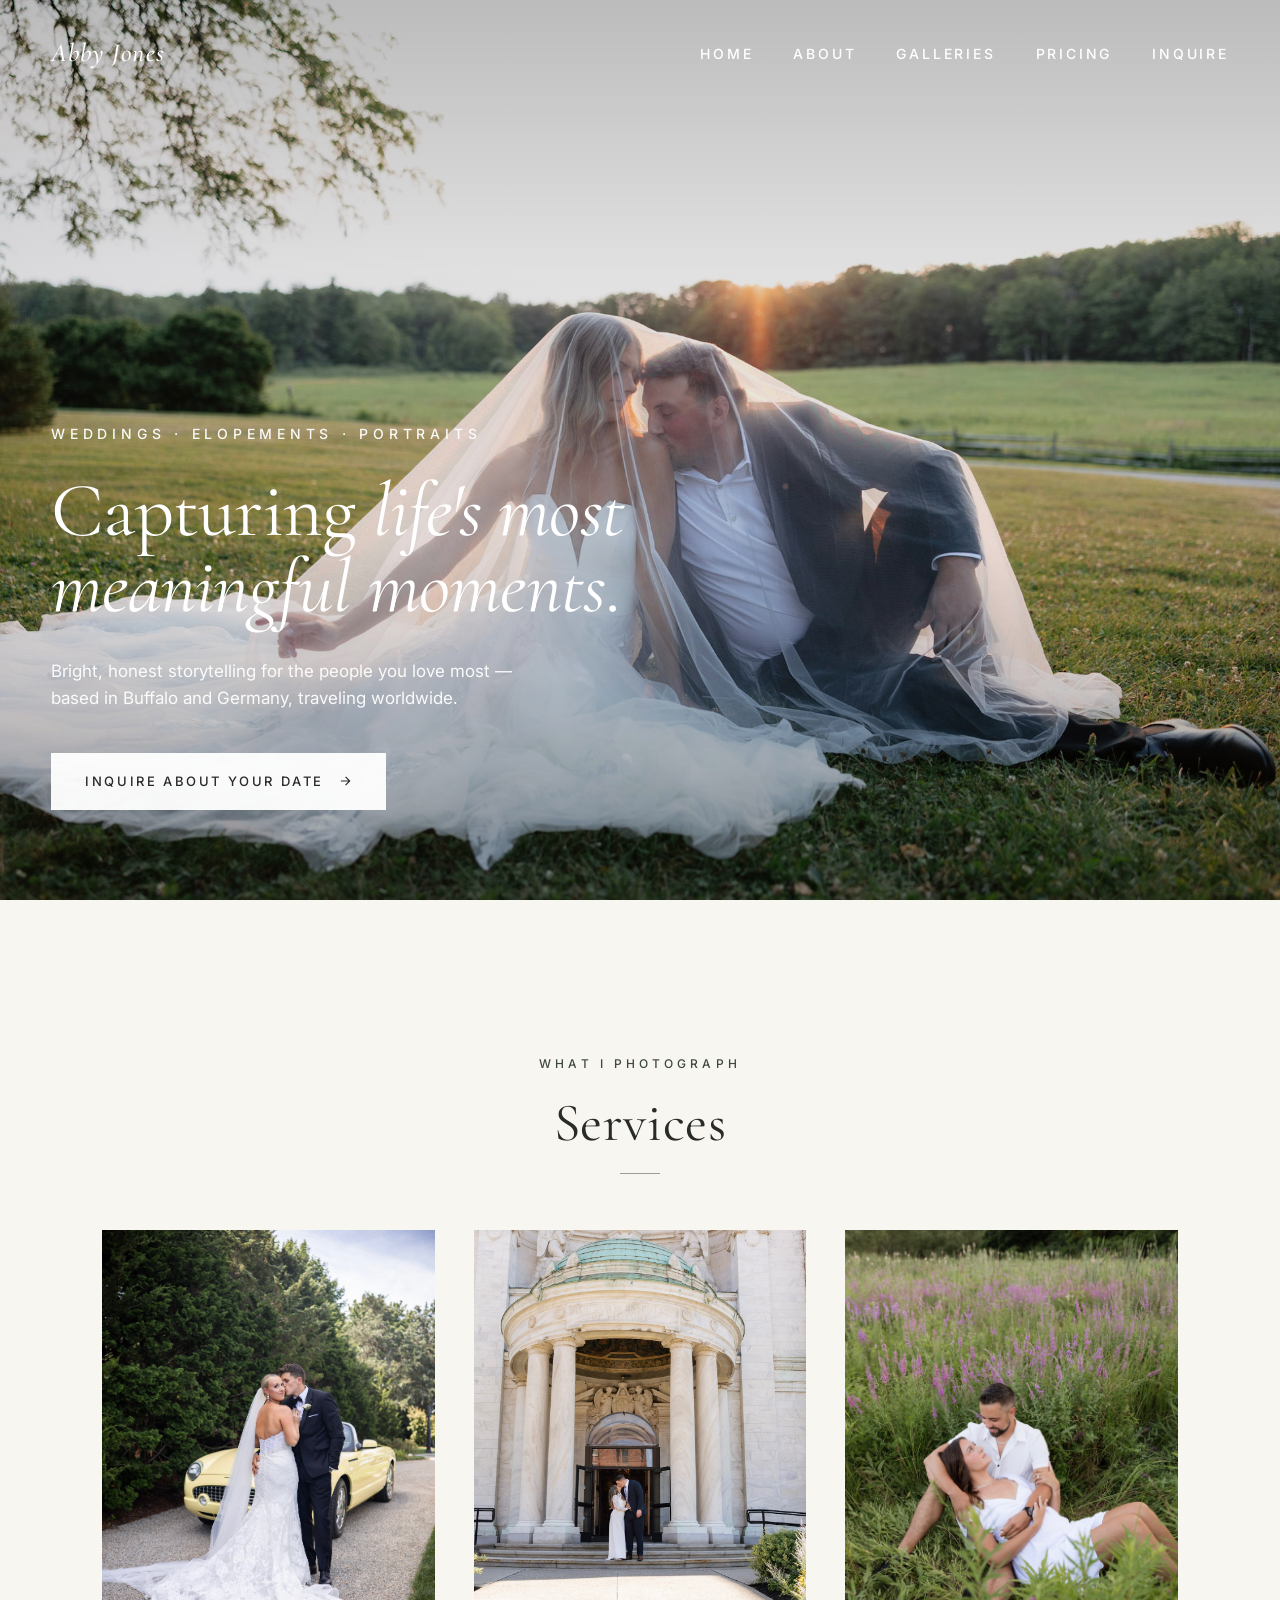
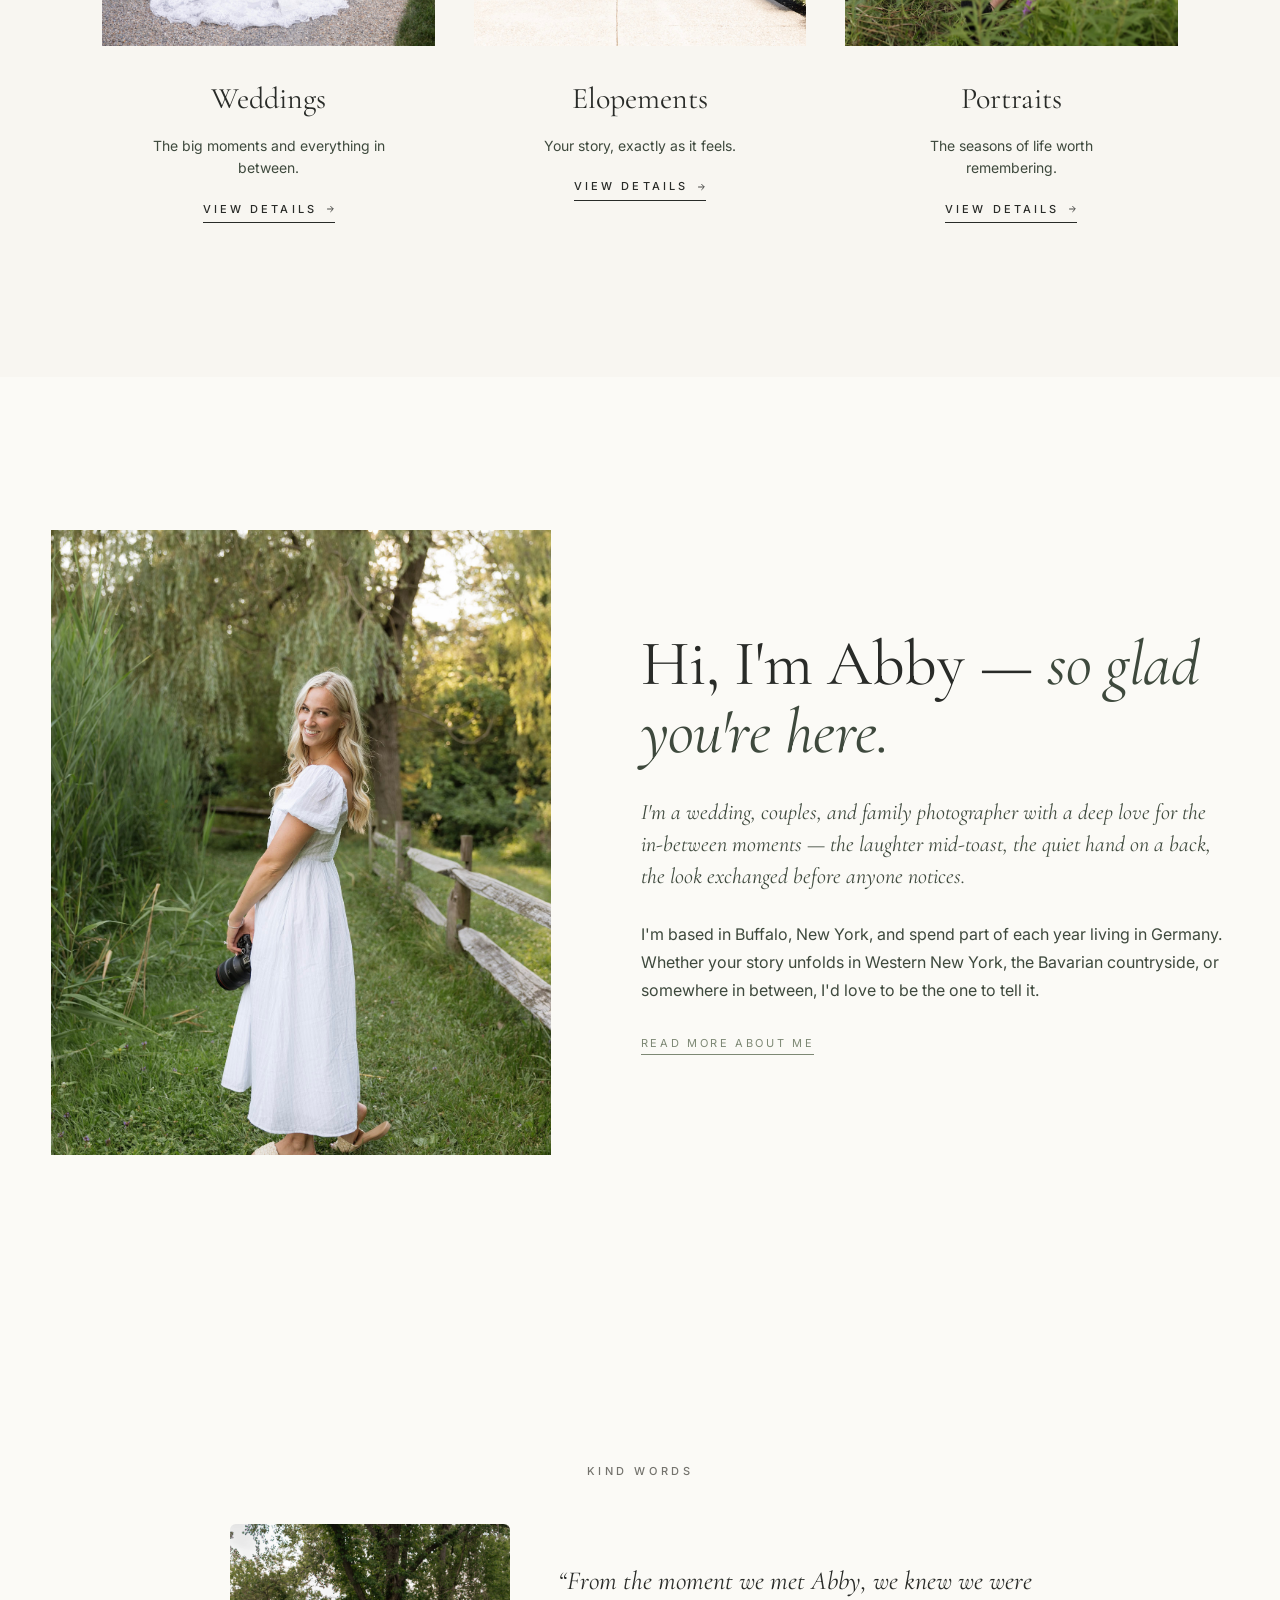
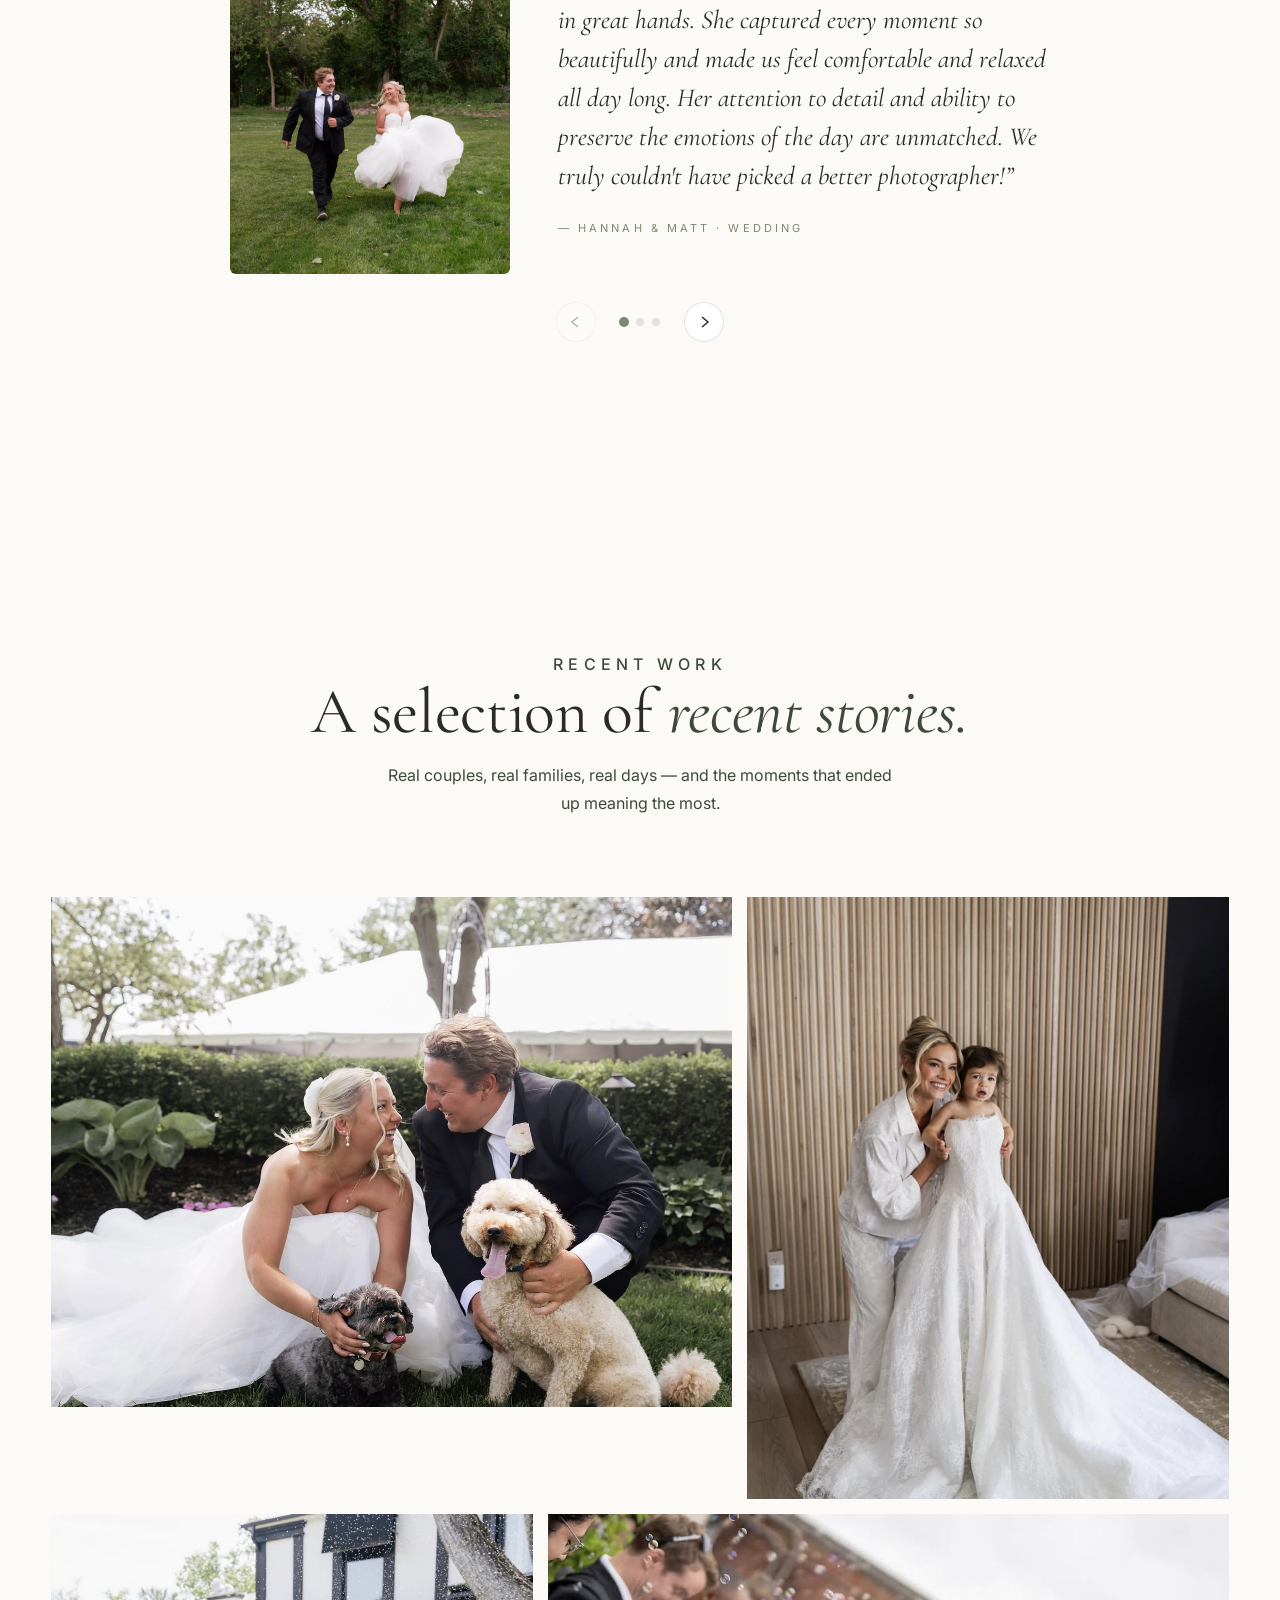
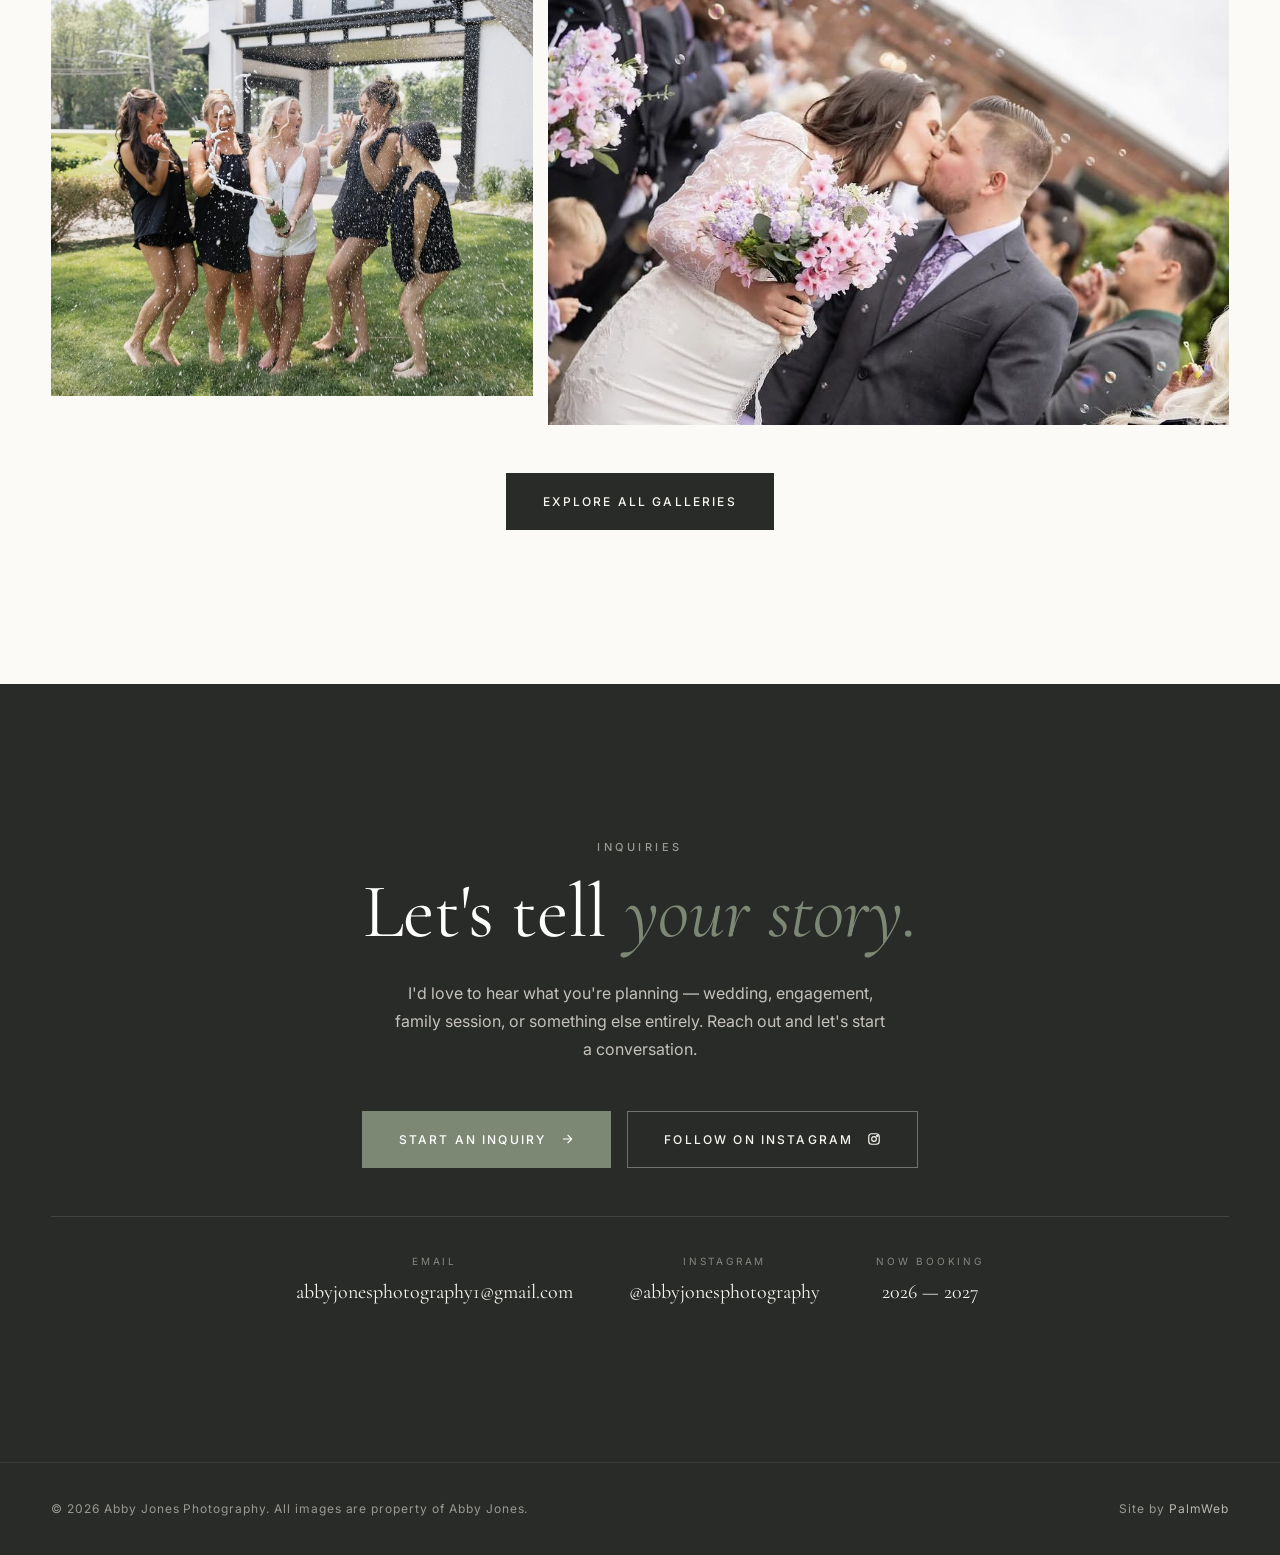
==== commit 2f9a7542: "Home: move Services above About section" ====
--- a/index.html
+++ b/index.html
@@ -60,26 +60,6 @@
     </div>
   </header>
 
-  <section class="section about" id="about">
-    <div class="container">
-      <div class="about__grid">
-        <div class="about__image reveal">
-          <img src="/assets/galleries/IMG_5846.jpeg" alt="Abby Jones standing holding her camera" data-about-portrait>
-        </div>
-        <div class="about__text">
-          <h2 class="section__title reveal" data-home-about-headline>Hi, I'm Abby — <em>so glad you're here.</em></h2>
-          <p class="about__lead reveal" data-home-about-lead>I'm a wedding, couples, and family photographer with a deep love for the in-between moments — the laughter mid-toast, the quiet hand on a back, the look exchanged before anyone notices.</p>
-          <div class="about__body">
-            <p class="reveal" data-home-about-body>I'm based in Buffalo, New York, but spend part of every year living in Germany — so whether your story is happening in Western New York, the Bavarian countryside, or somewhere in between, I'd love to be the one to tell it.</p>
-          </div>
-          <p class="reveal" style="margin-top:24px;">
-            <a href="about.html" data-home-about-link style="font-size:11px; letter-spacing:0.24em; text-transform:uppercase; color:var(--sage); border-bottom:1px solid var(--sage); padding-bottom:4px;">Read more about me</a>
-          </p>
-        </div>
-      </div>
-    </div>
-  </section>
-
   <section class="section services">
     <div class="services__container">
       <div class="services__intro reveal">
@@ -117,6 +97,26 @@
               <svg viewBox="0 0 24 24" fill="none" stroke="currentColor" stroke-width="2"><path d="M5 12h14M13 5l7 7-7 7"/></svg>
             </a>
           </div>
+        </div>
+      </div>
+    </div>
+  </section>
+
+  <section class="section about" id="about">
+    <div class="container">
+      <div class="about__grid">
+        <div class="about__image reveal">
+          <img src="/assets/galleries/IMG_5846.jpeg" alt="Abby Jones standing holding her camera" data-about-portrait>
+        </div>
+        <div class="about__text">
+          <h2 class="section__title reveal" data-home-about-headline>Hi, I'm Abby — <em>so glad you're here.</em></h2>
+          <p class="about__lead reveal" data-home-about-lead>I'm a wedding, couples, and family photographer with a deep love for the in-between moments — the laughter mid-toast, the quiet hand on a back, the look exchanged before anyone notices.</p>
+          <div class="about__body">
+            <p class="reveal" data-home-about-body>I'm based in Buffalo, New York, but spend part of every year living in Germany — so whether your story is happening in Western New York, the Bavarian countryside, or somewhere in between, I'd love to be the one to tell it.</p>
+          </div>
+          <p class="reveal" style="margin-top:24px;">
+            <a href="about.html" data-home-about-link style="font-size:11px; letter-spacing:0.24em; text-transform:uppercase; color:var(--sage); border-bottom:1px solid var(--sage); padding-bottom:4px;">Read more about me</a>
+          </p>
         </div>
       </div>
     </div>
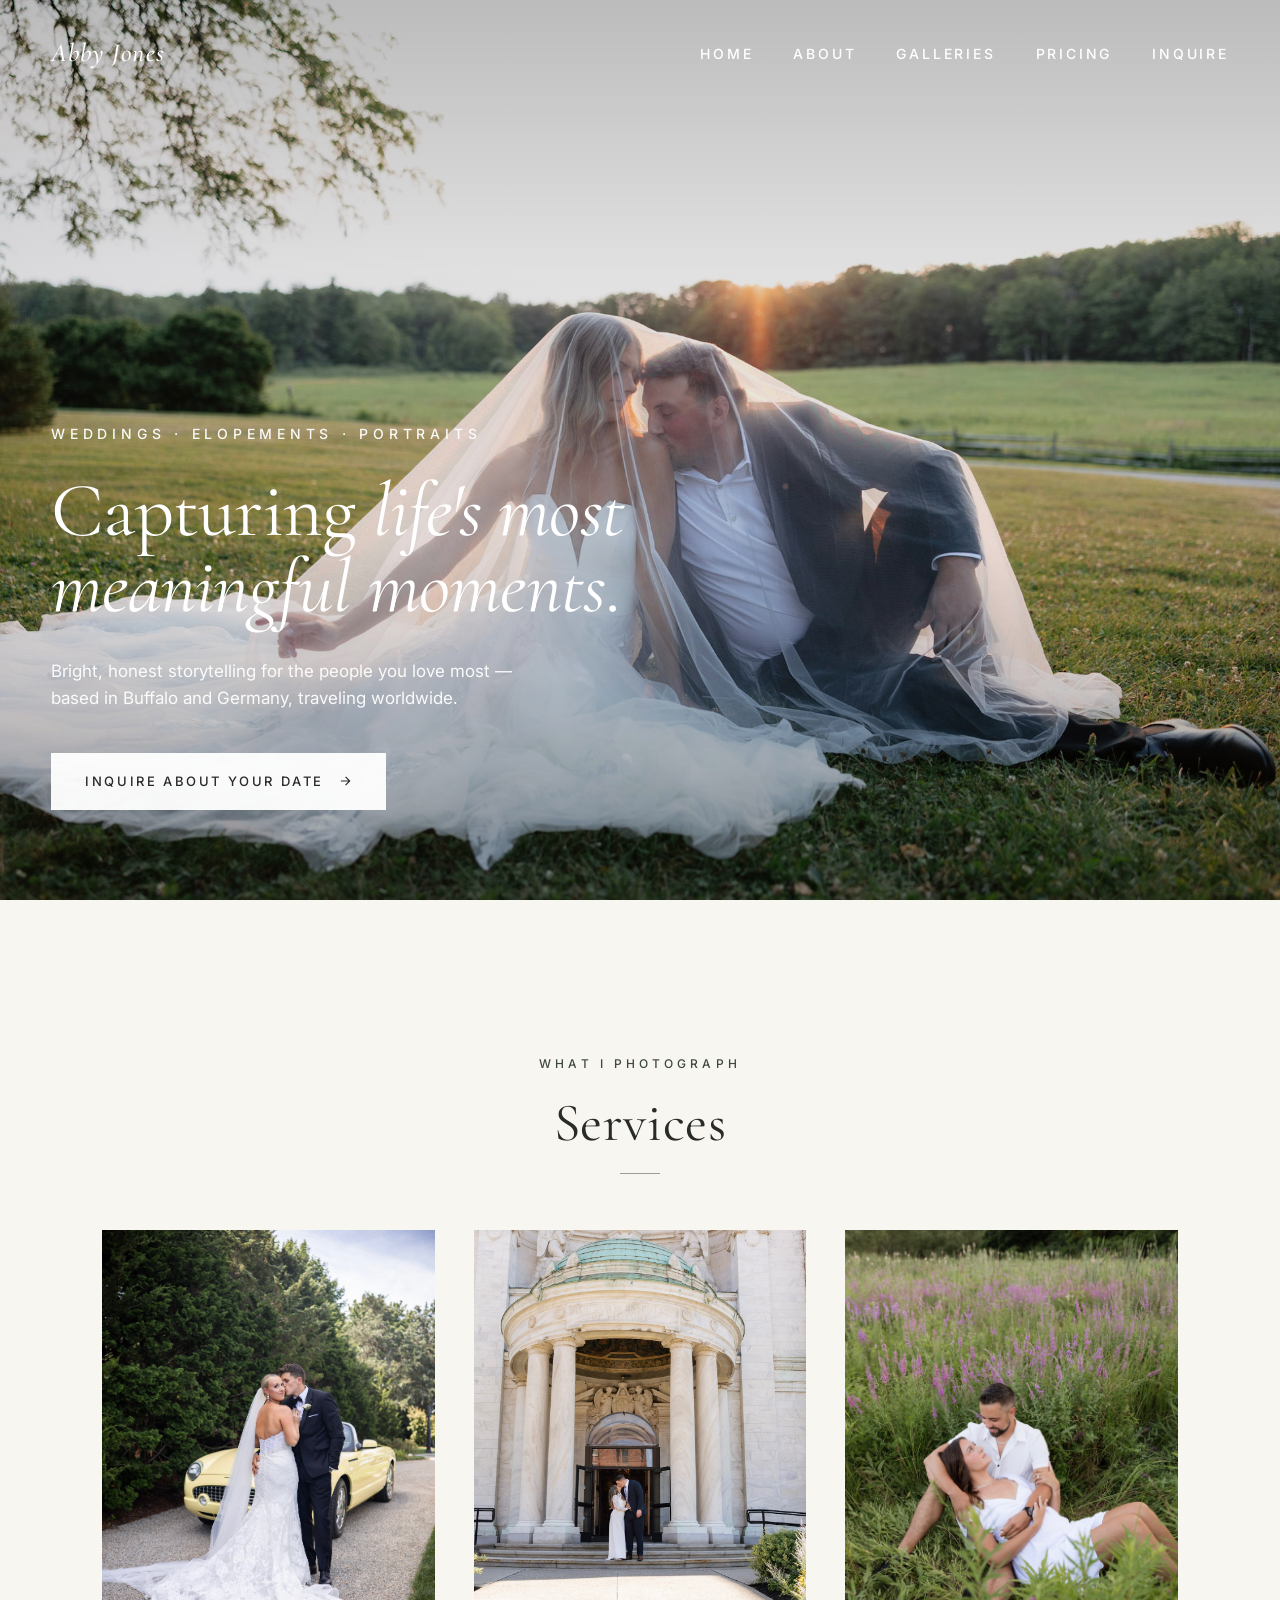
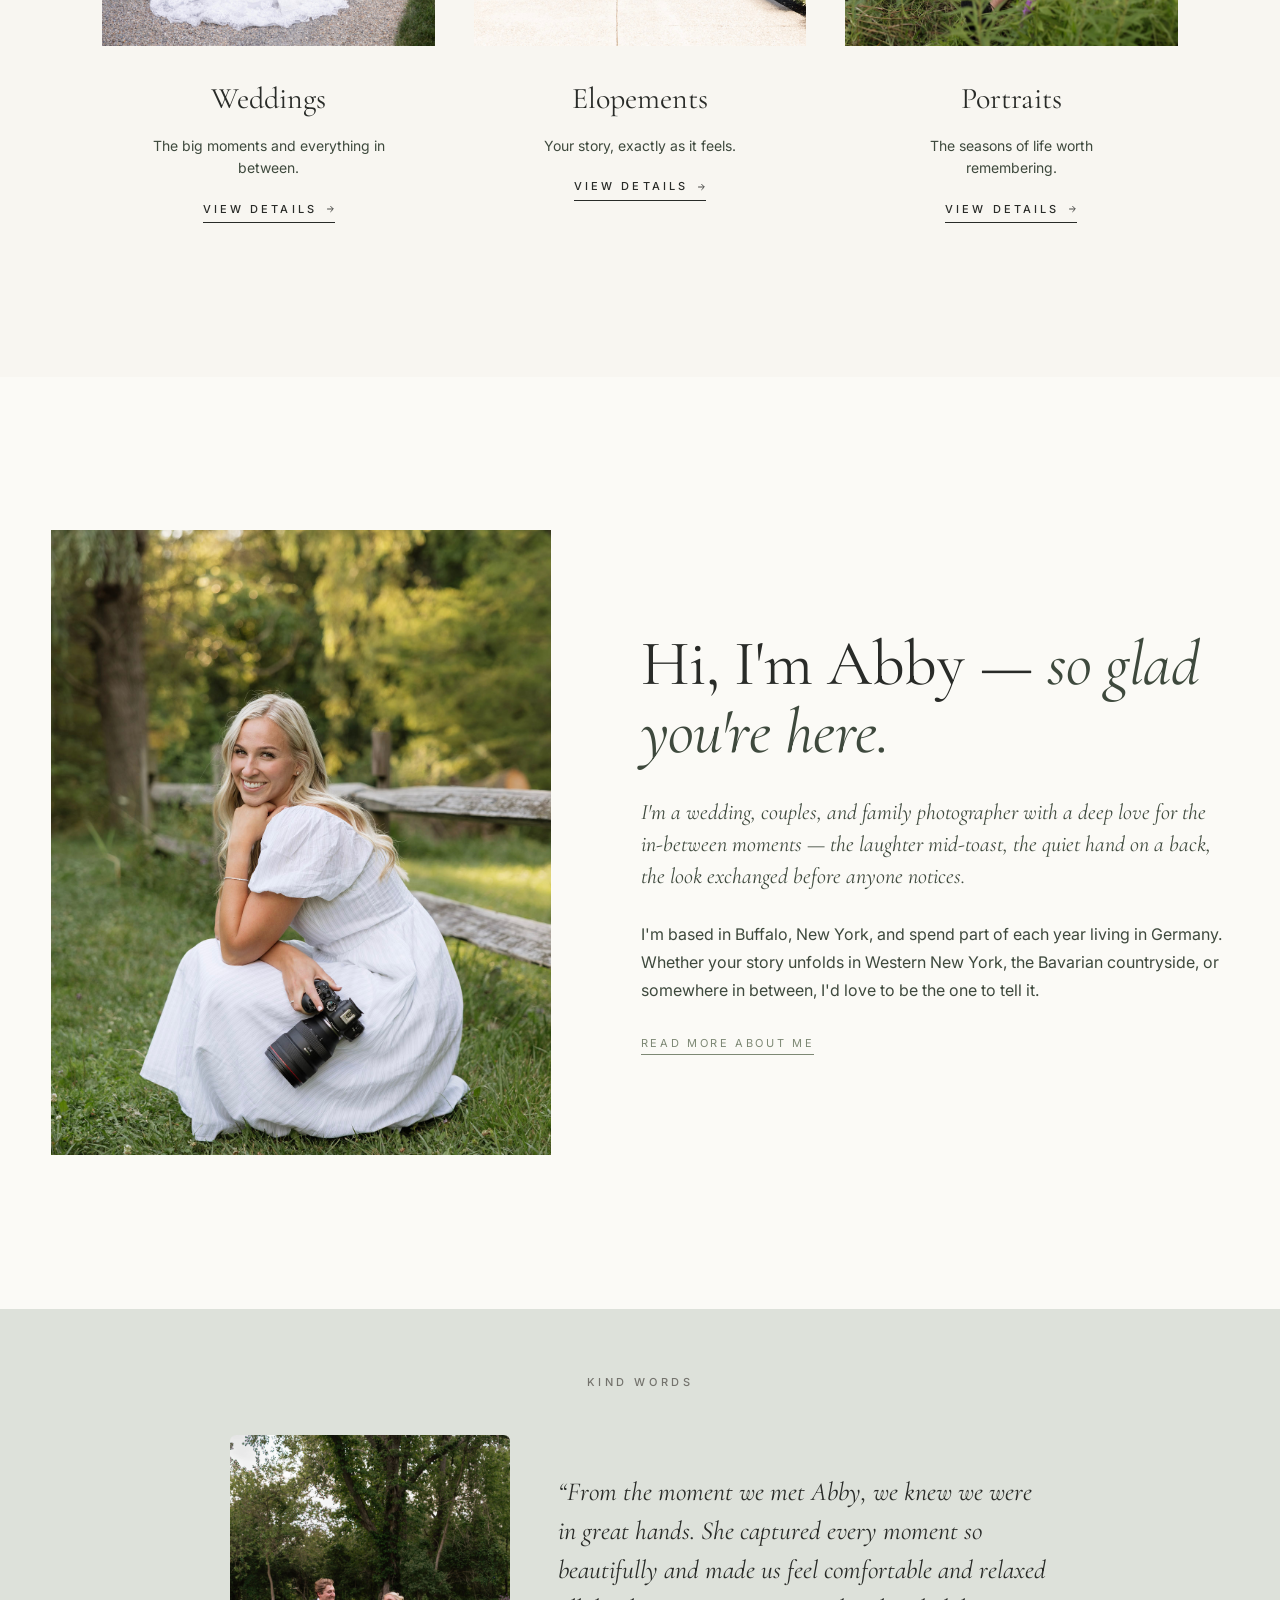
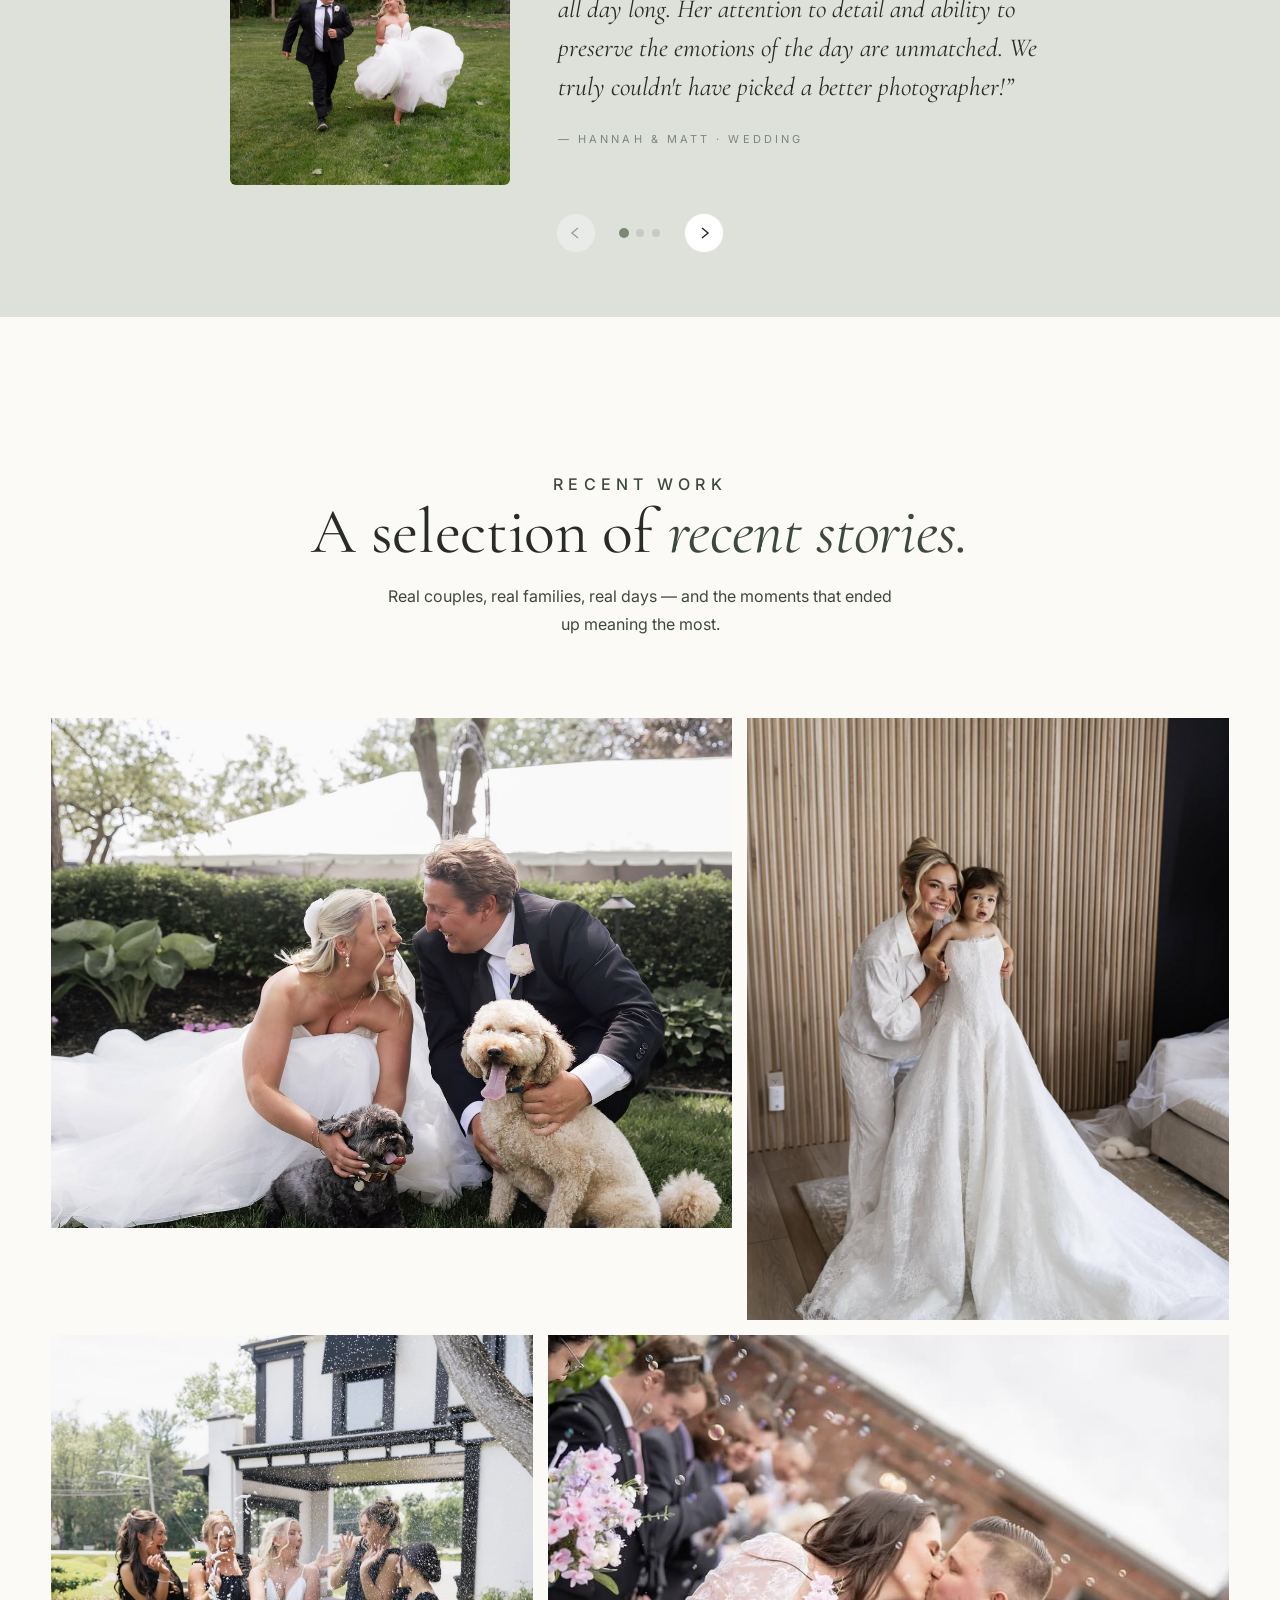
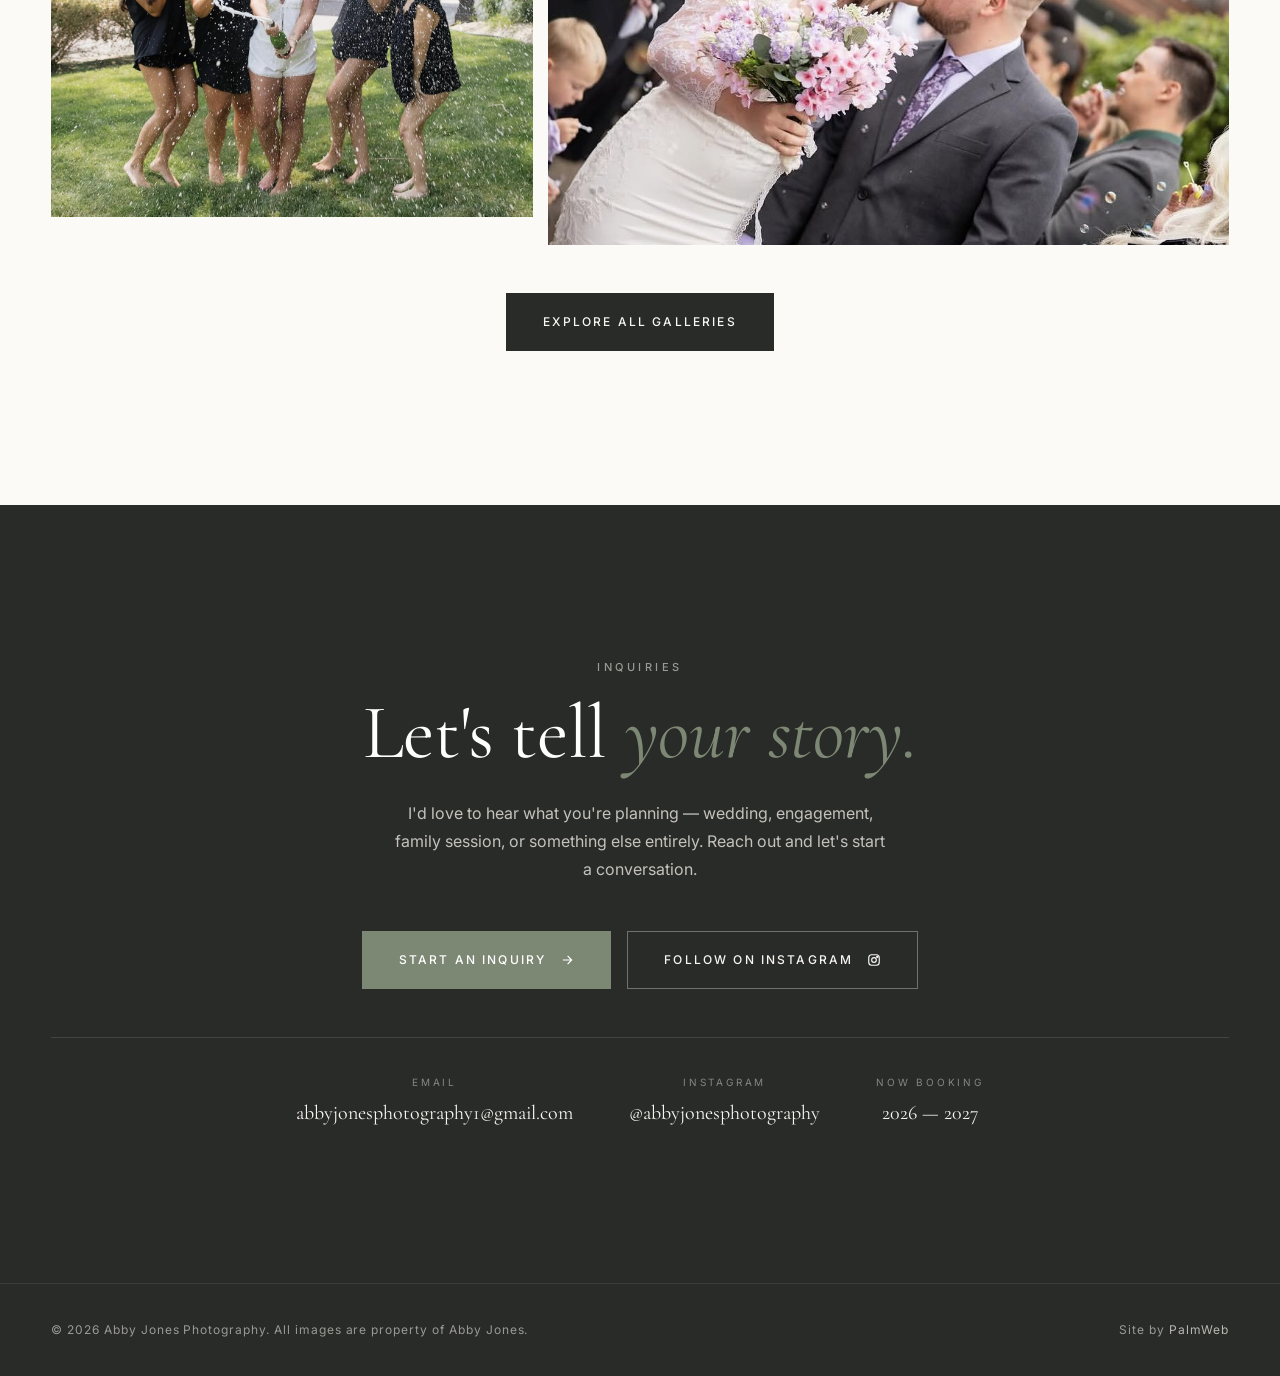
==== commit f1276642: "Testimonials: per-page sources (home + about separate) with matching CMS collections" ====
--- a/index.html
+++ b/index.html
@@ -193,7 +193,7 @@
 
   <footer class="footer" data-partial="footer"></footer>
 
-  <script src="js/site.js?v=20260901b"></script>
+  <script src="js/site.js?v=20260903a"></script>
   <script src="js/gallery.js"></script>
 </body>
 </html>
--- a/css/site.css
+++ b/css/site.css
@@ -288,31 +288,35 @@
 
 /* ===== ABOUT — A LITTLE MORE ABOUT ME ===== */
 .about-more { background: var(--ivory); }
-.about-more__intro { max-width: 60ch; margin: 0 auto 48px; text-align: center; }
+.section.about-more { padding-top: clamp(56px, 8vw, 96px); padding-bottom: clamp(56px, 8vw, 96px); }
+.about-more__intro { max-width: 60ch; margin: 0 auto 32px; text-align: center; }
 .about-more__intro .section__label { margin-bottom: 12px; }
 .about-more__intro .section__title { color: var(--ink-soft); font-size: clamp(26px, 3vw, 34px); }
-.family { margin: 0 auto 96px; max-width: 1180px; }
+.family { margin: 0 auto 48px; max-width: 100%; }
 .family__heading {
   font-family: var(--serif);
   font-size: clamp(28px, 3.4vw, 38px);
   color: var(--ink);
   font-weight: 400;
-  margin: 0 0 32px;
+  margin: 0 0 20px;
   text-align: center;
   font-style: italic;
 }
 .family__grid {
   display: grid;
-  grid-template-columns: 0.9fr 1.1fr;
-  gap: clamp(32px, 5vw, 72px);
-  align-items: center;
+  grid-template-columns: 1fr 1.3fr;
+  gap: clamp(24px, 2.5vw, 40px);
+  align-items: center;
+  max-width: 1080px;
+  margin: 0 auto;
 }
 .family__text p {
   color: var(--ink-soft);
-  font-size: 16px;
+  font-size: 17px;
   line-height: 1.8;
   margin-bottom: 18px;
 }
+.family__text { max-width: 46ch; }
 .family__photos {
   display: grid;
   grid-template-columns: 1fr 1fr;
@@ -328,7 +332,7 @@
   display: flex; align-items: center; justify-content: center;
   color: var(--muted); font-size: 12px; letter-spacing: 0.14em; text-transform: uppercase;
 }
-.family__photo--tall .family__ph { aspect-ratio: 3 / 5; }
+.family__photo--tall .family__ph { aspect-ratio: 3 / 4; }
 .family__photo:not(.family__photo--tall) .family__ph { aspect-ratio: 4 / 3; }
 .family__img {
   width: 100%;
@@ -337,7 +341,7 @@
   display: block;
   background: var(--ivory-deep);
 }
-.family__photo--tall .family__img { aspect-ratio: 3 / 5; }
+.family__photo--tall .family__img { aspect-ratio: 3 / 4; }
 .family__photo:not(.family__photo--tall) .family__img { aspect-ratio: 4 / 3; }
 .family__photo figcaption {
   margin-top: 8px;
@@ -412,6 +416,12 @@
 
 /* ===== LOVE LETTER (single testimonial block) ===== */
 .loveletter { background: var(--bone); text-align: center; }
+/* Home "Kind Words" carousel — soft sage/gray background, tighter vertical padding */
+.section.loveletter[data-testimonials] {
+  background: #DDE1DA;
+  padding-top: clamp(40px, 5vw, 64px);
+  padding-bottom: clamp(40px, 5vw, 64px);
+}
 .loveletter__quote {
   max-width: 60ch;
   margin: 32px auto 0;
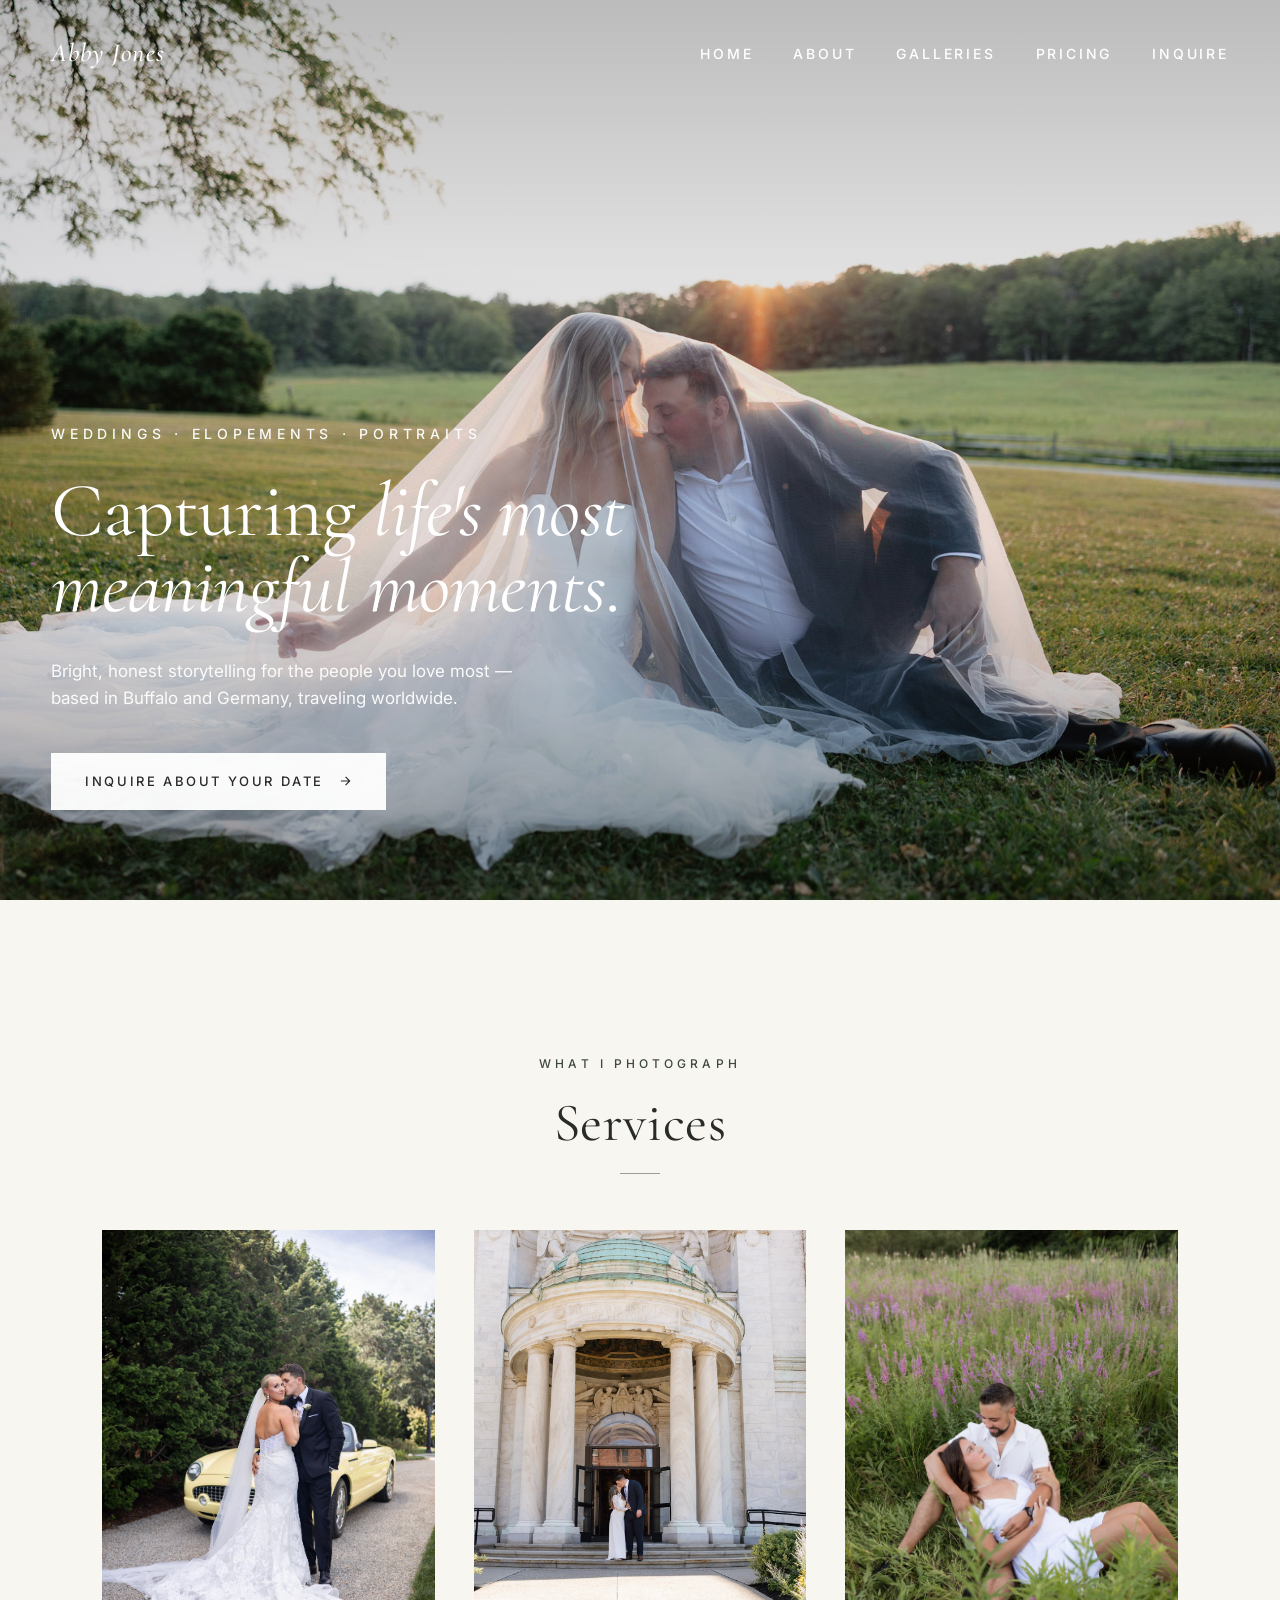
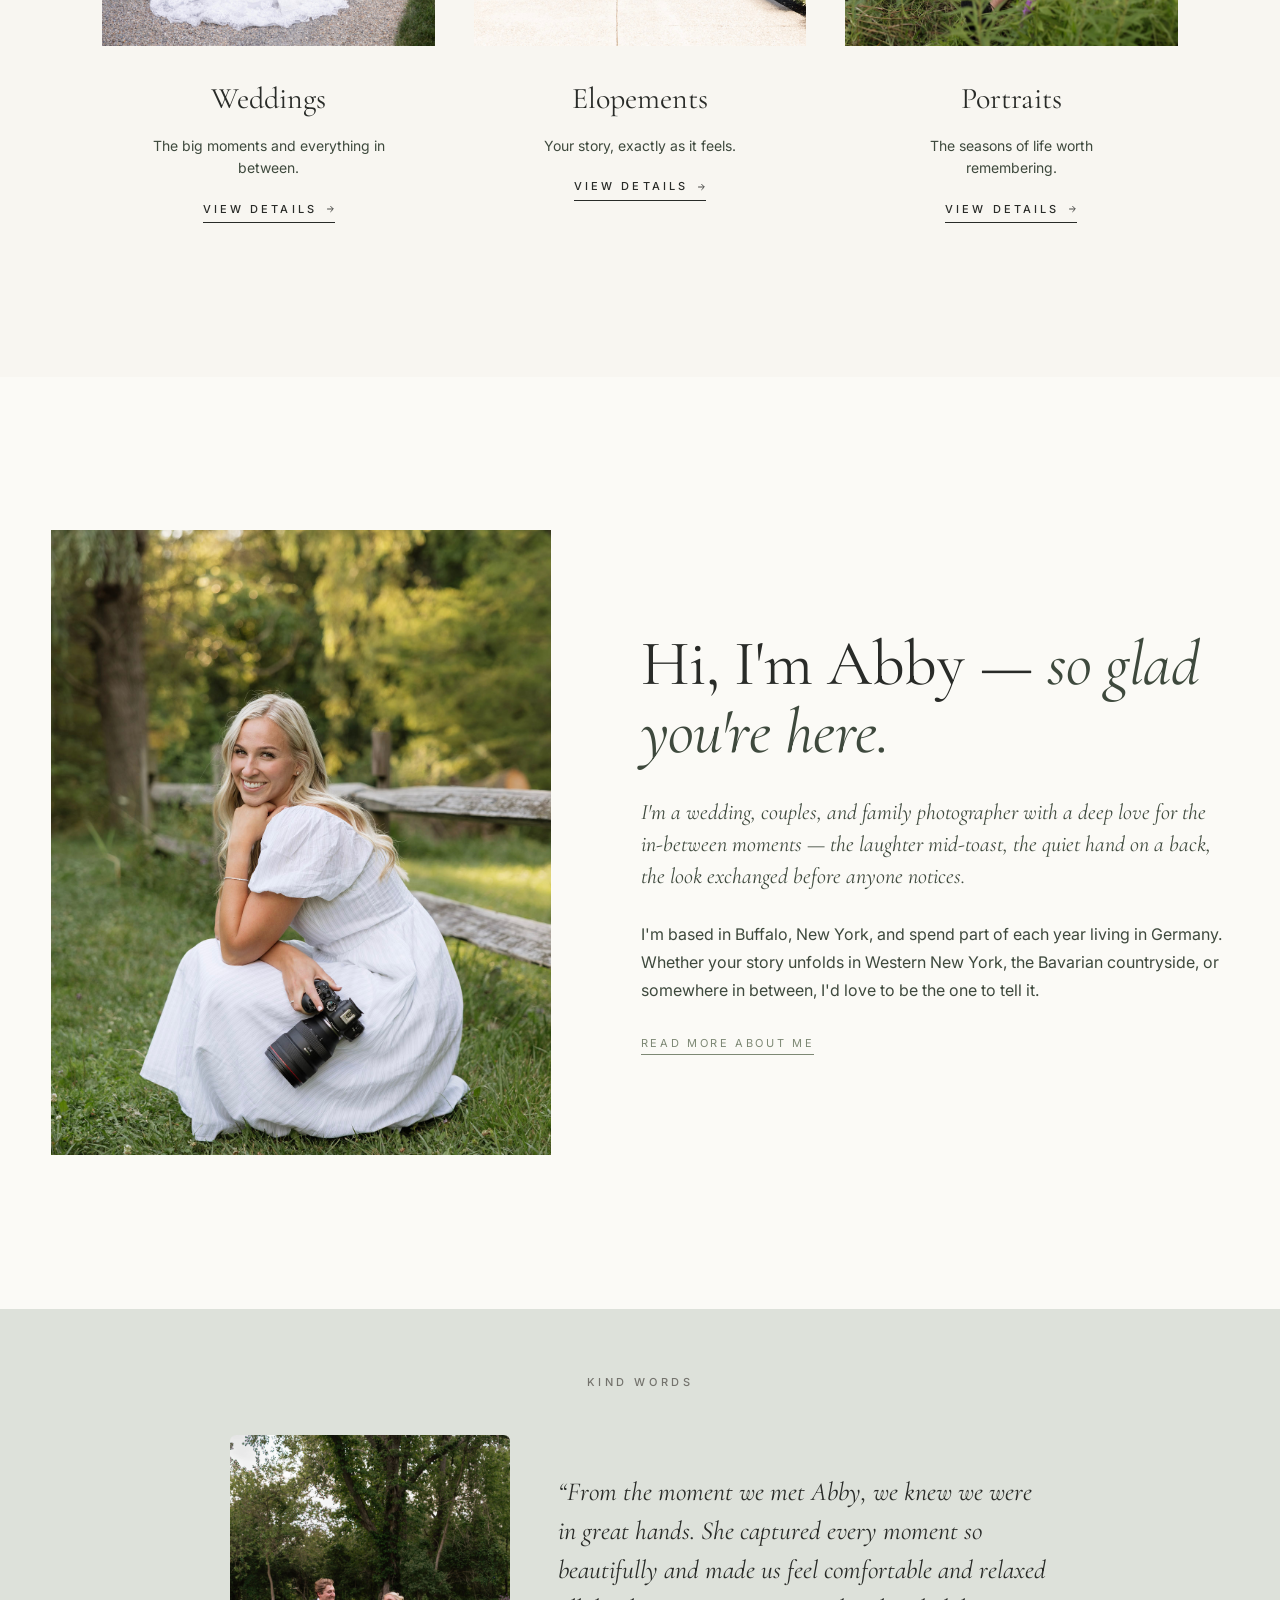
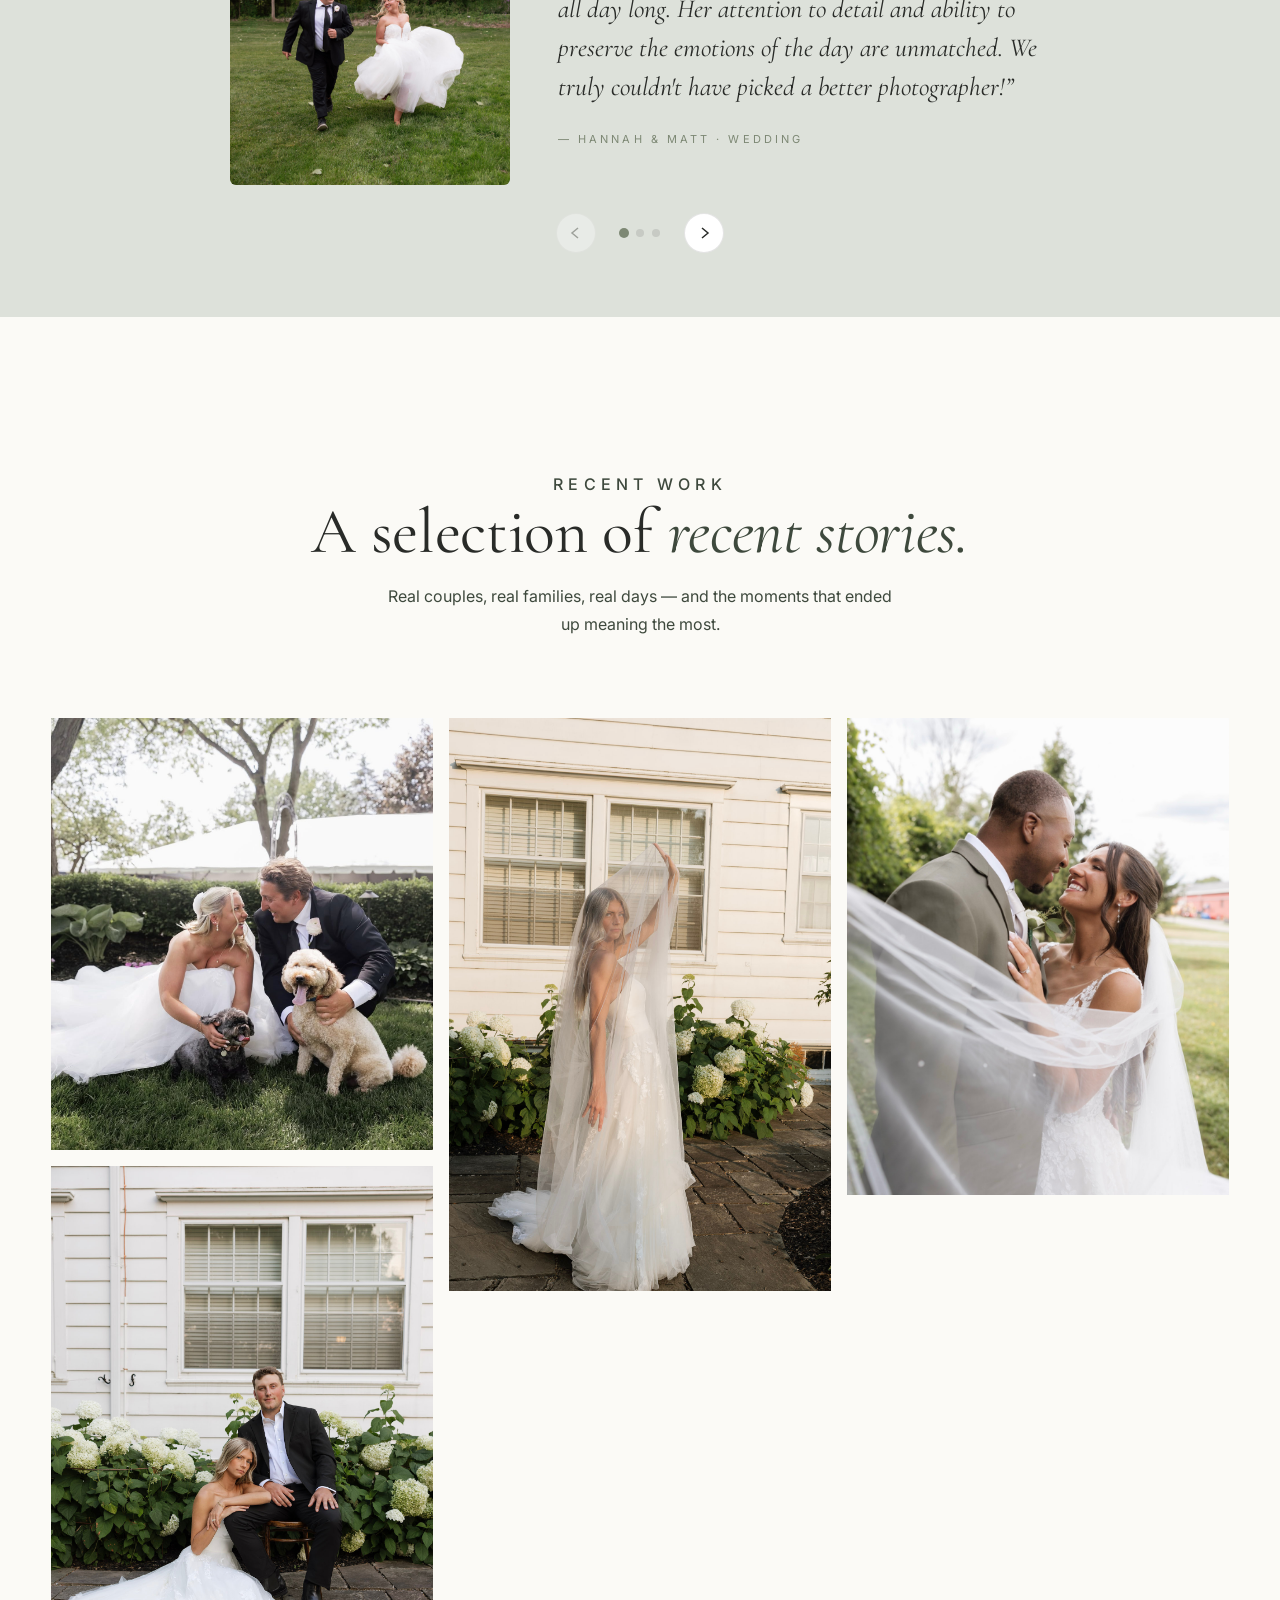
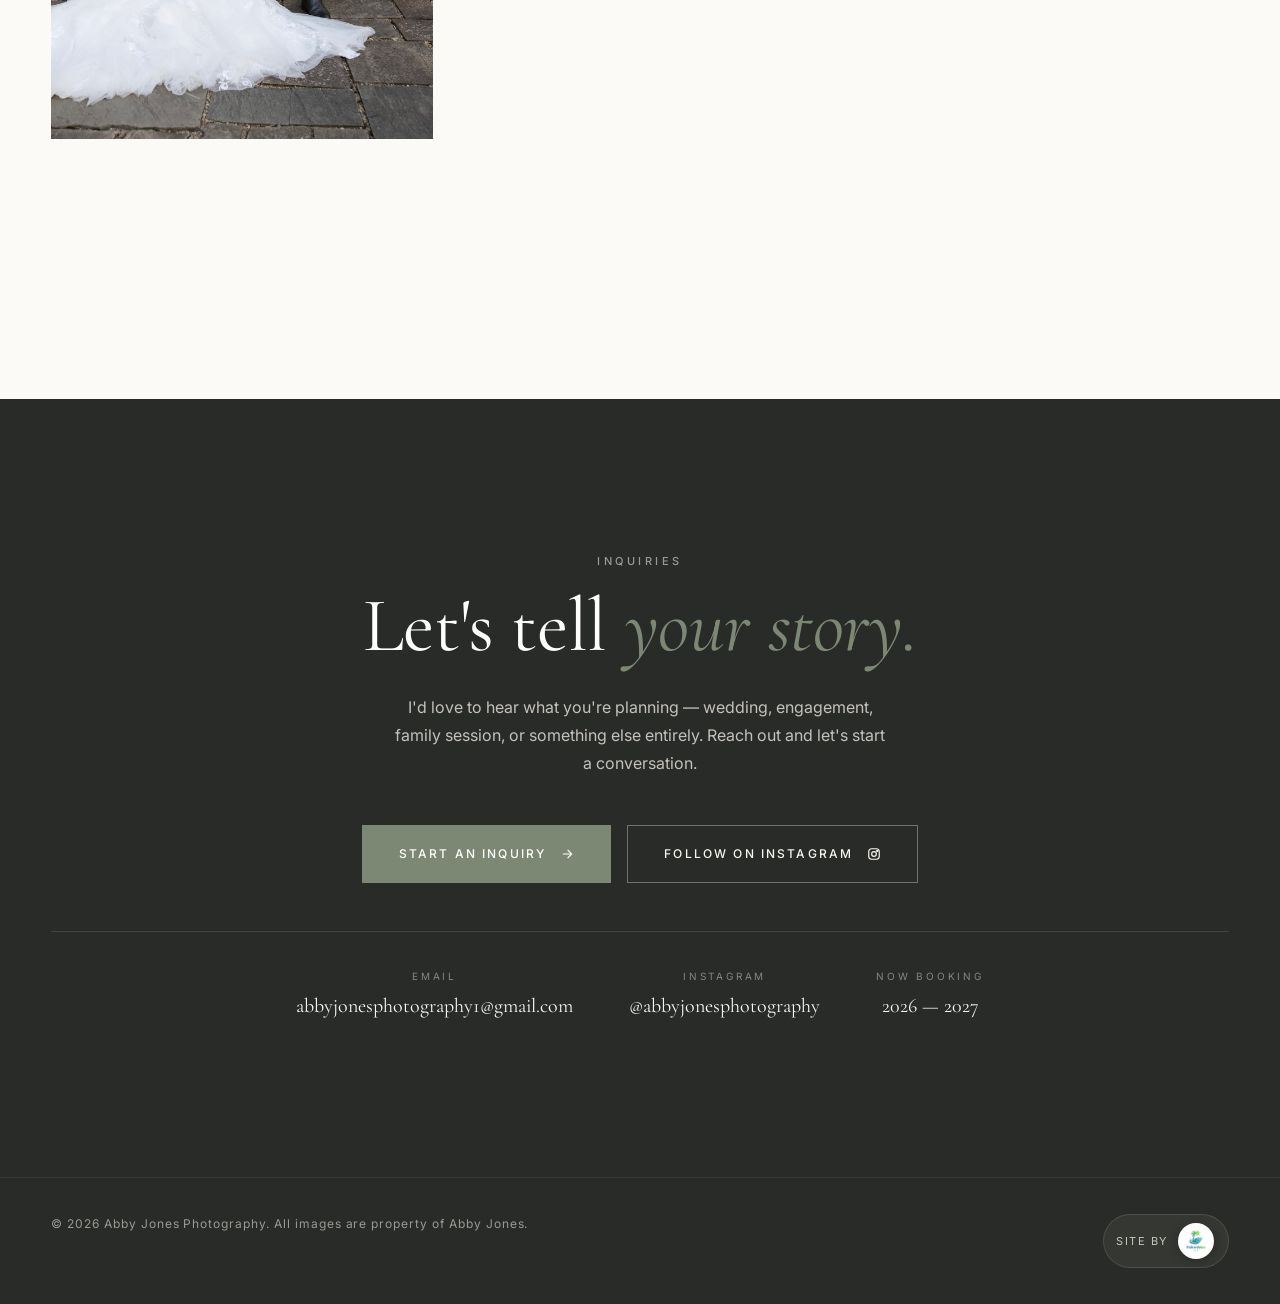
==== commit 137c4953: "Add Umami analytics (Abby's account) to all public pages" ====
--- a/index.html
+++ b/index.html
@@ -10,8 +10,12 @@
   <meta property="og:description" content="Wedding, couples, and family photography. Buffalo + worldwide.">
   <meta property="og:type" content="website">
   <meta property="og:url" content="https://abbyjonesphotography.com/">
-  <meta property="og:image" content="https://abbyjonesphotography.com/assets/galleries/weddings/rooftop-dip.jpg">
+  <meta property="og:image" content="https://abbyjonesphotography.com/assets/galleries/IMG_5991.jpeg">
+  <meta property="og:image:width" content="2048">
+  <meta property="og:image:height" content="1365">
+  <meta property="og:image:alt" content="Bride and groom under a veil in a sunlit field">
   <meta name="twitter:card" content="summary_large_image">
+  <meta name="twitter:image" content="https://abbyjonesphotography.com/assets/galleries/IMG_5991.jpeg">
 
   <script type="application/ld+json">
   {
@@ -39,6 +43,7 @@
   <link href="https://fonts.googleapis.com/css2?family=Cormorant+Garamond:ital,wght@0,400;0,500;0,600;1,400;1,500&family=Inter:wght@300;400;500;600&display=swap" rel="stylesheet">
   <link rel="stylesheet" href="css/site.css">
   <script src="js/theme.js"></script>
+  <script defer src="https://cloud.umami.is/script.js" data-website-id="20049678-66b9-4f25-bf27-30487285aba8" data-domains="abbyjonesphotography.com,www.abbyjonesphotography.com"></script>
 </head>
 <body>
 
--- a/css/site.css
+++ b/css/site.css
@@ -734,39 +734,36 @@
   grid-template-columns: repeat(12, 1fr);
   gap: clamp(8px, 1.2vw, 20px);
 }
-.gallery__item { overflow: hidden; position: relative; cursor: zoom-in; }
+/* Masonry: each photo shows at its natural aspect ratio, no cropping */
+.gallery__grid {
+  display: block;
+  column-count: 3;
+  column-gap: clamp(8px, 1.2vw, 20px);
+  grid-template-columns: none;
+}
+.gallery__item {
+  break-inside: avoid;
+  page-break-inside: avoid;
+  -webkit-column-break-inside: avoid;
+  margin-bottom: clamp(8px, 1.2vw, 20px);
+  overflow: hidden;
+  position: relative;
+  cursor: zoom-in;
+  aspect-ratio: auto;
+}
 .gallery__item img {
-  width: 100%; height: 100%;
-  object-fit: cover;
+  width: 100%;
+  height: auto;
+  display: block;
   transition: transform 1.5s cubic-bezier(0.2, 0.8, 0.2, 1);
 }
 .gallery__item:hover img { transform: scale(1.04); }
 
-/* Asymmetric layout pattern — repeats every 9 items */
-.gallery__item:nth-child(9n+1) { grid-column: span 7; aspect-ratio: 4 / 3; }
-.gallery__item:nth-child(9n+2) { grid-column: span 5; aspect-ratio: 4 / 5; }
-.gallery__item:nth-child(9n+3) { grid-column: span 5; aspect-ratio: 1 / 1; }
-.gallery__item:nth-child(9n+4) { grid-column: span 7; aspect-ratio: 4 / 3; }
-.gallery__item:nth-child(9n+5) { grid-column: span 6; aspect-ratio: 3 / 4; }
-.gallery__item:nth-child(9n+6) { grid-column: span 6; aspect-ratio: 3 / 4; }
-.gallery__item:nth-child(9n+7) { grid-column: span 12; aspect-ratio: 21 / 9; }
-.gallery__item:nth-child(9n+8) { grid-column: span 5; aspect-ratio: 4 / 5; }
-.gallery__item:nth-child(9n+0) { grid-column: span 7; aspect-ratio: 4 / 3; }
-
 @media (max-width: 820px) {
-  .gallery__grid { grid-template-columns: repeat(2, 1fr); }
-  .gallery__item,
-  .gallery__item:nth-child(9n+1),
-  .gallery__item:nth-child(9n+2),
-  .gallery__item:nth-child(9n+3),
-  .gallery__item:nth-child(9n+4),
-  .gallery__item:nth-child(9n+5),
-  .gallery__item:nth-child(9n+6),
-  .gallery__item:nth-child(9n+8),
-  .gallery__item:nth-child(9n+0) {
-    grid-column: span 1; aspect-ratio: 4 / 5;
-  }
-  .gallery__item:nth-child(9n+7) { grid-column: span 2; aspect-ratio: 16 / 9; }
+  .gallery__grid { column-count: 2; }
+}
+@media (max-width: 520px) {
+  .gallery__grid { column-count: 1; }
 }
 
 /* Collection cards (galleries index) */
@@ -865,7 +862,147 @@
 }
 
 /* ===== PRICING ===== */
-.pricing { background: var(--bone); }
+/* Hero strip — 4 photos with title overlay */
+.pricing-hero {
+  position: relative;
+  isolation: isolate;
+  padding: 0;
+  background: var(--ivory);
+}
+.pricing-hero__strip {
+  display: grid;
+  grid-template-columns: repeat(4, 1fr);
+  gap: 0;
+  height: clamp(320px, 48vw, 560px);
+  overflow: hidden;
+}
+.pricing-hero__strip img {
+  width: 100%;
+  height: 100%;
+  object-fit: cover;
+  display: block;
+}
+.pricing-hero::after {
+  content: "";
+  position: absolute;
+  inset: 0;
+  background: rgba(20, 22, 20, 0.35);
+  z-index: 1;
+  pointer-events: none;
+}
+.pricing-hero__overlay {
+  position: absolute;
+  inset: 0;
+  z-index: 2;
+  display: flex;
+  flex-direction: column;
+  align-items: center;
+  justify-content: center;
+  text-align: center;
+  padding: clamp(24px, 4vw, 48px) var(--gutter);
+  color: #F8F6F1;
+}
+.pricing-hero__overlay .section__label {
+  color: rgba(248, 246, 241, 0.85);
+  margin-bottom: 14px;
+}
+.pricing-hero__overlay .section__title {
+  color: #F8F6F1;
+  font-size: clamp(40px, 6vw, 72px);
+  margin: 0 0 20px;
+}
+.pricing-hero__overlay .section__title em {
+  color: rgba(248, 246, 241, 0.75);
+}
+.pricing-hero__sub {
+  max-width: 56ch;
+  font-size: clamp(15px, 1.1vw, 17px);
+  line-height: 1.75;
+  color: rgba(248, 246, 241, 0.92);
+}
+@media (max-width: 700px) {
+  .pricing-hero__strip { grid-template-columns: repeat(2, 1fr); grid-template-rows: 1fr 1fr; height: clamp(360px, 90vw, 520px); }
+}
+
+/* Jump-to buttons */
+.pricing-jump {
+  display: flex;
+  flex-wrap: wrap;
+  gap: 14px;
+  justify-content: center;
+  padding: clamp(28px, 4vw, 48px) var(--gutter);
+  background: var(--bone);
+}
+.pricing-jump__btn {
+  display: inline-flex;
+  align-items: center;
+  gap: 8px;
+  padding: 12px 24px;
+  border: 1px solid rgba(20, 22, 20, 0.14);
+  border-radius: 999px;
+  background: var(--ivory);
+  color: var(--ink);
+  font-family: var(--sans);
+  font-size: 13px;
+  letter-spacing: 0.22em;
+  text-transform: uppercase;
+  text-decoration: none;
+  transition: background 0.2s ease, color 0.2s ease, border-color 0.2s ease;
+}
+.pricing-jump__btn:hover, .pricing-jump__btn:focus-visible {
+  background: var(--sage);
+  color: #F8F6F1;
+  border-color: var(--sage);
+}
+
+/* Sage CTA box */
+.pricing-cta-wrap { padding: clamp(20px, 3vw, 36px) 0 clamp(64px, 8vw, 120px); background: var(--ivory); }
+.pricing-cta {
+  background: var(--sage);
+  color: #F8F6F1;
+  border-radius: 8px;
+  padding: clamp(48px, 6vw, 88px) clamp(28px, 5vw, 72px);
+  text-align: center;
+  max-width: 960px;
+  margin: 0 auto;
+}
+.pricing-cta__title {
+  font-family: var(--serif);
+  font-size: clamp(32px, 4.4vw, 54px);
+  line-height: 1.1;
+  color: #F8F6F1;
+  margin: 0 0 16px;
+  font-weight: 400;
+}
+.pricing-cta__title em { font-style: italic; color: rgba(248, 246, 241, 0.78); }
+.pricing-cta__sub {
+  font-size: 16px;
+  line-height: 1.75;
+  color: rgba(248, 246, 241, 0.92);
+  max-width: 56ch;
+  margin: 0 auto 28px;
+}
+.pricing-cta__btn {
+  display: inline-flex;
+  align-items: center;
+  gap: 10px;
+  padding: 14px 28px;
+  background: #F8F6F1;
+  color: var(--ink);
+  border: none;
+  border-radius: 999px;
+  font-family: var(--sans);
+  font-size: 12px;
+  letter-spacing: 0.28em;
+  text-transform: uppercase;
+  text-decoration: none;
+  transition: transform 0.2s ease, background 0.2s ease;
+}
+.pricing-cta__btn:hover { background: #fff; transform: translateY(-1px); }
+.pricing-cta__btn svg { width: 16px; height: 16px; }
+
+.pricing { background: #EFEBE3; }
+.section.pricing { padding-bottom: clamp(32px, 5vw, 56px); }
 .pricing__intro { max-width: 56ch; margin: 0 auto 80px; text-align: center; }
 .pricing__intro p {
   font-size: 16px;
@@ -1000,233 +1137,170 @@
 }
 @media (max-width: 820px) { .tiers { grid-template-columns: 1fr; } }
 
-/* ===== PRICING SECTIONS (accordion) ===== */
-.psections { max-width: 900px; margin: 0 auto; display: flex; flex-direction: column; gap: 20px; }
-.psec {
-  background: #fff;
-  border: 1px solid var(--line);
-  border-radius: 4px;
-  overflow: hidden;
-  transition: border-color .3s ease;
-}
-.psec--open { border-color: var(--sage); }
+/* ===== PRICING SECTIONS (flat mockup layout) ===== */
+.psections { max-width: 1120px; margin: 0 auto; display: flex; flex-direction: column; gap: clamp(40px, 6vw, 72px); }
+.psec { scroll-margin-top: 100px; }
+
+/* Section header row: 01  Weddings ..................... Beginning at  $2,250 */
 .psec__head {
-  width: 100%;
-  display: grid;
-  grid-template-columns: auto 1fr auto auto;
-  align-items: center;
-  gap: 24px;
-  padding: 28px 32px;
-  background: none;
-  border: 0;
-  cursor: pointer;
-  text-align: left;
-  color: var(--ink);
-  font-family: inherit;
+  display: grid;
+  grid-template-columns: auto 1fr auto;
+  align-items: baseline;
+  gap: 20px;
+  padding-bottom: 28px;
+  border-bottom: 1px solid var(--line);
+  margin-bottom: 36px;
 }
 .psec__label {
+  font-family: var(--sans);
   font-size: 11px;
   letter-spacing: 0.28em;
   text-transform: uppercase;
-  color: var(--sage);
+  color: var(--muted);
   font-weight: 500;
 }
 .psec__name {
   font-family: var(--serif);
-  font-size: clamp(24px, 3vw, 32px);
+  font-size: clamp(28px, 3.4vw, 40px);
   font-weight: 400;
   color: var(--ink);
   line-height: 1.1;
   margin: 0;
 }
 .psec__price {
-  display: flex;
-  flex-direction: column;
-  align-items: flex-end;
   text-align: right;
-  gap: 2px;
-  min-width: 140px;
+  color: var(--ink);
 }
 .psec__price small {
+  font-family: var(--sans);
   font-size: 10px;
-  letter-spacing: 0.2em;
+  letter-spacing: 0.22em;
   text-transform: uppercase;
   color: var(--muted);
+  display: block;
+  margin-bottom: 4px;
 }
 .psec__price strong {
   font-family: var(--serif);
-  font-size: 22px;
-  font-weight: 500;
-  color: var(--ink-soft);
-}
-.psec__toggle {
-  display: inline-flex;
-  align-items: center;
-  justify-content: center;
-  width: 32px;
-  height: 32px;
-  border-radius: 50%;
-  background: var(--ivory-deep);
-  color: var(--ink-soft);
-  transition: transform .35s ease, background .3s ease;
-}
-.psec__toggle svg { width: 16px; height: 16px; }
-.psec--open .psec__toggle { transform: rotate(180deg); background: var(--sage); color: #fff; }
-.psec__body {
-  max-height: 0;
-  overflow: hidden;
-  padding: 0 32px;
-  transition: max-height .5s ease, padding .3s ease;
-}
-.psec--open .psec__body {
-  max-height: 3000px;
-  padding: 4px 32px 36px;
-}
-.psec__hero {
-  margin: 0 0 28px;
-}
-.psec__hero img {
-  width: 100%;
-  aspect-ratio: 16 / 9;
-  object-fit: cover;
-  display: block;
-  border-radius: 2px;
-}
-.psec__sub {
-  font-size: 12px;
-  letter-spacing: 0.18em;
-  text-transform: uppercase;
-  color: var(--muted);
-  margin: 0 0 20px;
-}
-.psec__desc {
-  color: var(--ink-soft);
-  font-size: 16px;
-  line-height: 1.75;
-  margin: 0 0 24px;
-  max-width: 62ch;
-}
-.psec__group { margin: 20px 0; }
+  font-size: clamp(20px, 2.2vw, 26px);
+  font-weight: 500;
+  color: var(--ink);
+}
+
+/* Includes list (used in Elopements & Portraits right column) */
+.psec__includes { margin-bottom: 28px; }
 .psec__group-head {
   font-family: var(--sans);
   font-size: 11px;
   letter-spacing: 0.28em;
   text-transform: uppercase;
-  color: var(--sage);
-  font-weight: 500;
-  margin: 0 0 14px;
-}
-.psec__group-note {
-  color: var(--ink-soft);
-  font-size: 15px;
-  font-style: italic;
-  line-height: 1.7;
-  margin: 0 0 12px;
+  color: var(--muted);
+  font-weight: 500;
+  margin: 0 0 18px;
 }
 .psec__list {
   list-style: none;
   margin: 0;
   padding: 0;
-  display: grid;
-  grid-template-columns: 1fr 1fr;
-  gap: 10px 24px;
-}
-@media (max-width: 640px) { .psec__list { grid-template-columns: 1fr; } }
+  display: flex;
+  flex-direction: column;
+  gap: 12px;
+}
 .psec__list li {
-  color: var(--ink-soft);
+  color: var(--ink);
   font-size: 15px;
-  line-height: 1.55;
-  padding-left: 18px;
+  line-height: 1.5;
+  padding-left: 22px;
   position: relative;
 }
 .psec__list li::before {
-  content: '';
+  content: "\2713";
   position: absolute;
   left: 0;
-  top: 10px;
-  width: 6px;
-  height: 6px;
-  border-radius: 50%;
-  background: var(--sage);
-}
-.psec__fineprint {
-  font-size: 13px;
-  font-style: italic;
-  color: var(--muted);
-  margin: 24px 0 20px;
-}
+  top: 0;
+  color: var(--sage);
+  font-size: 14px;
+  font-weight: 600;
+}
+
+/* Sage inquire button, small pill shape used inside sections */
 .psec__cta {
   display: inline-flex;
   align-items: center;
   gap: 10px;
-  margin-top: 12px;
-}
-.psec__cta svg { width: 16px; height: 16px; }
-
-/* Tier cards (Weddings: Intimate / Signature / Full Story) */
-.psec__tiers {
+  padding: 14px 28px;
+  background: var(--sage);
+  color: var(--ivory);
+  font-family: var(--sans);
+  font-size: 11px;
+  font-weight: 500;
+  letter-spacing: 0.24em;
+  text-transform: uppercase;
+  border-radius: 2px;
+  text-decoration: none;
+  transition: background .2s ease, transform .2s ease;
+}
+.psec__cta:hover { background: var(--ink); transform: translateY(-2px); }
+.psec__cta svg { width: 14px; height: 14px; }
+
+/* --- Weddings: 3-tier card grid --- */
+.ptiers {
   display: grid;
   grid-template-columns: repeat(3, 1fr);
-  gap: 20px;
-  margin: 24px 0 20px;
+  gap: 24px;
+  align-items: stretch;
+  margin-bottom: 28px;
 }
 .ptier {
+  position: relative;
   display: flex;
   flex-direction: column;
-  padding: 26px 22px;
-  background: var(--bone);
+  padding: 40px 28px 28px;
+  background: #fff;
   border: 1px solid var(--line);
-  border-radius: 8px;
-  position: relative;
+  border-radius: 4px;
+  text-align: center;
 }
 .ptier--featured {
-  background: #fff;
+  background: var(--sage);
   border-color: var(--sage);
-  box-shadow: 0 6px 24px rgba(41, 43, 40, 0.06);
-  transform: translateY(-4px);
-}
-.ptier__label {
-  font-family: var(--sans);
-  font-size: 11px;
-  font-weight: 500;
-  letter-spacing: 0.14em;
-  text-transform: uppercase;
-  color: var(--sage);
-  margin-bottom: 8px;
-}
+  color: var(--ivory);
+  transform: translateY(-8px);
+  box-shadow: 0 12px 32px rgba(41, 43, 40, 0.12);
+}
+.ptier__badge {
+  position: absolute;
+  top: -12px;
+  left: 50%;
+  transform: translateX(-50%);
+  background: var(--ink);
+  color: var(--ivory);
+  font-family: var(--sans);
+  font-size: 10px;
+  font-weight: 500;
+  letter-spacing: 0.24em;
+  text-transform: uppercase;
+  padding: 6px 16px;
+  border-radius: 2px;
+  white-space: nowrap;
+}
+.ptier--featured .ptier__badge { background: var(--ivory); color: var(--sage); }
 .ptier__name {
-  font-family: var(--serif);
-  font-size: 26px;
-  font-weight: 500;
-  color: var(--ink);
-  margin-bottom: 10px;
-  line-height: 1.2;
+  font-family: var(--sans);
+  font-size: 12px;
+  letter-spacing: 0.28em;
+  text-transform: uppercase;
+  font-weight: 500;
+  margin: 0 0 8px;
+  color: inherit;
 }
 .ptier__price {
-  display: flex;
-  align-items: baseline;
-  flex-wrap: wrap;
-  gap: 6px;
-  margin-bottom: 12px;
-}
-.ptier__price small {
-  font-size: 11px;
-  letter-spacing: 0.1em;
-  text-transform: uppercase;
-  color: var(--muted);
-  font-weight: 500;
-}
-.ptier__price strong {
-  font-family: var(--serif);
-  font-size: 24px;
-  font-weight: 500;
-  color: var(--ink);
-}
-.ptier__desc {
-  font-size: 14px;
-  color: var(--muted);
-  line-height: 1.55;
-  margin-bottom: 14px;
+  font-family: var(--serif);
+  font-size: 32px;
+  font-weight: 500;
+  color: inherit;
+  margin: 0 0 24px;
+  line-height: 1;
 }
 .ptier__list {
   list-style: none;
@@ -1234,50 +1308,108 @@
   margin: 0;
   display: flex;
   flex-direction: column;
-  gap: 8px;
+  gap: 10px;
+  text-align: left;
 }
 .ptier__list li {
   position: relative;
-  padding-left: 20px;
+  padding-left: 22px;
   font-size: 14px;
-  color: var(--ink);
-  line-height: 1.5;
+  color: inherit;
+  line-height: 1.55;
 }
 .ptier__list li::before {
-  content: "";
+  content: "\2713";
   position: absolute;
   left: 0;
-  top: 9px;
-  width: 10px;
-  height: 1px;
-  background: var(--sage);
-}
+  top: 0;
+  color: var(--sage);
+  font-weight: 600;
+}
+.ptier--featured .ptier__list li::before { color: var(--ivory); }
+
+.psec__cta-row {
+  display: flex;
+  justify-content: center;
+  margin-top: 8px;
+}
+
+/* --- Elopements & Portraits: two-column split --- */
+.psec__split {
+  display: grid;
+  grid-template-columns: 1fr 1fr;
+  gap: clamp(32px, 5vw, 64px);
+  align-items: center;
+}
+.psec__hero-vertical {
+  margin: 0;
+  overflow: hidden;
+  border-radius: 4px;
+  max-width: 340px;
+  justify-self: start;
+}
+.psec__hero-vertical img {
+  width: 100%;
+  aspect-ratio: 3 / 4;
+  object-fit: cover;
+  display: block;
+}
+.psec__right {
+  display: flex;
+  flex-direction: column;
+  align-items: flex-start;
+}
+
+/* Portraits: 3 photo tiles */
+.psec__split--portraits { grid-template-columns: 1.35fr 1fr; }
+.psec__tiles {
+  display: grid;
+  grid-template-columns: repeat(3, 1fr);
+  gap: 12px;
+}
+.psec__tile { margin: 0; display: flex; flex-direction: column; }
+.psec__tile img {
+  width: 100%;
+  aspect-ratio: 3 / 4;
+  object-fit: cover;
+  border-radius: 2px;
+  display: block;
+}
+.psec__tile-cap {
+  font-family: var(--sans);
+  font-size: 10px;
+  letter-spacing: 0.22em;
+  text-transform: uppercase;
+  color: var(--muted);
+  text-align: center;
+  margin-top: 10px;
+  line-height: 1.4;
+}
+
 @media (max-width: 900px) {
-  .psec__tiers { grid-template-columns: 1fr; }
+  .ptiers { grid-template-columns: 1fr; gap: 20px; }
   .ptier--featured { transform: none; }
-}
-
-@media (max-width: 720px) {
-  .psec__head { grid-template-columns: 1fr auto; padding: 22px 22px; gap: 12px; }
-  .psec__label { grid-column: 1 / -1; }
-  .psec__price { grid-column: 1 / -1; flex-direction: row; align-items: baseline; justify-content: flex-start; gap: 10px; min-width: 0; }
-  .psec__price small { order: 1; }
-  .psec__toggle { position: absolute; right: 22px; top: 22px; }
-  .psec { position: relative; }
-  .psec--open .psec__body { padding: 4px 22px 28px; }
-  .psec__body { padding: 0 22px; }
+  .psec__split, .psec__split--portraits { grid-template-columns: 1fr; }
+  .psec__hero-vertical { max-width: 100%; }
+  .psec__tiles { grid-template-columns: repeat(3, 1fr); gap: 8px; }
+}
+@media (max-width: 540px) {
+  .psec__head { grid-template-columns: 1fr; gap: 8px; text-align: left; }
+  .psec__price { text-align: left; }
+  .psec__tiles { grid-template-columns: 1fr 1fr; }
 }
 
 /* ===== INQUIRY FORM ===== */
 .inquire { background: var(--bone); }
+.section.inquire { padding-top: clamp(40px, 5vw, 64px); padding-bottom: clamp(64px, 9vw, 120px); }
 .inquire__container { max-width: 780px; }
-.inquire__head { text-align: center; margin-bottom: 48px; }
-.inquire__head .section__title { margin-top: 12px; margin-bottom: 24px; }
+.inquire__head { text-align: center; margin-bottom: 32px; }
+.inquire__head .section__title { margin-top: 8px; margin-bottom: 16px; }
 .inquire__head p {
   color: var(--ink-soft);
   font-size: 16px;
-  line-height: 1.75;
-  margin: 0 auto 20px;
+  line-height: 1.7;
+  margin: 0 auto 14px;
   max-width: 62ch;
 }
 .inquire__form-wrap { margin: 0 auto; }
@@ -1362,7 +1494,7 @@
 .form__submit {
   margin-top: 8px;
   padding: 18px 36px;
-  background: var(--ink);
+  background: var(--sage);
   color: var(--ivory);
   font-size: 12px;
   letter-spacing: 0.24em;
@@ -1374,7 +1506,7 @@
   font-family: var(--sans);
   width: 100%;
 }
-.form__submit:hover { background: var(--sage); transform: translateY(-2px); }
+.form__submit:hover { background: var(--ink); transform: translateY(-2px); }
 .form__submit:disabled { opacity: 0.5; cursor: wait; }
 .form__honey {
   position: absolute;
@@ -1547,6 +1679,42 @@
 .footer a { color: rgba(248, 244, 237, 0.7); }
 .footer a:hover { color: var(--sage); }
 
+/* PalmWeb credit chip */
+.footer__palmweb {
+  display: inline-flex;
+  align-items: center;
+  gap: 10px;
+  padding: 8px 14px 8px 12px;
+  background: rgba(248, 244, 237, 0.06);
+  border: 1px solid rgba(248, 244, 237, 0.12);
+  border-radius: 999px;
+  color: rgba(248, 244, 237, 0.9);
+  text-decoration: none;
+  transition: background 0.25s ease, border-color 0.25s ease, transform 0.25s ease;
+}
+.footer__palmweb:hover {
+  background: rgba(248, 244, 237, 0.12);
+  border-color: rgba(248, 244, 237, 0.28);
+  color: #fff;
+  transform: translateY(-1px);
+}
+.footer__palmweb-label {
+  font-size: 11px;
+  letter-spacing: 0.14em;
+  text-transform: uppercase;
+  color: rgba(248, 244, 237, 0.75);
+}
+.footer__palmweb-logo {
+  height: 36px;
+  width: 36px;
+  object-fit: contain;
+  border-radius: 50%;
+  background: #fff;
+  padding: 3px;
+  display: block;
+  box-shadow: 0 2px 10px rgba(0, 0, 0, 0.25);
+}
+
 /* ===== REVEAL ANIMATIONS ===== */
 .reveal {
   opacity: 0;
@@ -1558,3 +1726,104 @@
 /* ===== UTILITIES ===== */
 .text-center { text-align: center; }
 .mt-lg { margin-top: 48px; }
+
+/* ===== GALLERIES INDEX (mockup layout) ===== */
+.galleries-intro { padding-top: clamp(40px, 5vw, 72px); padding-bottom: clamp(32px, 4vw, 56px); }
+.galleries-intro .section__title { margin-top: 12px; margin-bottom: 20px; }
+.galleries-intro__sub {
+  max-width: 60ch;
+  margin: 0 auto;
+  color: var(--ink-soft);
+  font-size: 16px;
+  line-height: 1.75;
+}
+
+.gallery-tiles {
+  display: grid;
+  grid-template-columns: repeat(3, 1fr);
+  gap: 24px;
+  max-width: 1200px;
+  margin: 0 auto;
+}
+.gtile {
+  display: flex;
+  flex-direction: column;
+  text-decoration: none;
+  color: var(--ink);
+  background: #fff;
+  border: 1px solid var(--line);
+  overflow: hidden;
+  transition: transform .3s ease, box-shadow .3s ease, border-color .3s ease;
+}
+.gtile:hover {
+  transform: translateY(-4px);
+  border-color: var(--sage);
+  box-shadow: 0 12px 32px rgba(41, 43, 40, 0.08);
+}
+.gtile__img { overflow: hidden; aspect-ratio: 4 / 5; }
+.gtile__img img {
+  width: 100%;
+  height: 100%;
+  object-fit: cover;
+  display: block;
+  transition: transform .6s ease;
+}
+.gtile:hover .gtile__img img { transform: scale(1.04); }
+.gtile__caption {
+  padding: 24px 20px 28px;
+  text-align: center;
+}
+.gtile__title {
+  font-family: var(--serif);
+  font-size: clamp(22px, 2.2vw, 28px);
+  font-weight: 400;
+  color: var(--ink);
+  margin: 0 0 8px;
+  line-height: 1.2;
+}
+.gtile__sub {
+  font-family: var(--sans);
+  font-size: 11px;
+  letter-spacing: 0.24em;
+  text-transform: uppercase;
+  color: var(--muted);
+  margin: 0 0 14px;
+}
+.gtile__arrow {
+  display: inline-flex;
+  color: var(--ink-soft);
+  transition: transform .25s ease, color .25s ease;
+}
+.gtile__arrow svg { width: 24px; height: 24px; }
+.gtile:hover .gtile__arrow { transform: translateX(4px); color: var(--sage); }
+
+.galleries-outro { padding-top: clamp(20px, 3vw, 36px); padding-bottom: clamp(64px, 9vw, 120px); }
+.galleries-outro__text {
+  color: var(--ink-soft);
+  font-size: 15px;
+  margin: 0 auto 24px;
+  max-width: 60ch;
+  line-height: 1.7;
+}
+.galleries-outro__btn {
+  display: inline-flex;
+  align-items: center;
+  gap: 10px;
+  padding: 16px 32px;
+  background: var(--sage);
+  color: var(--ivory);
+  font-family: var(--sans);
+  font-size: 11px;
+  font-weight: 500;
+  letter-spacing: 0.24em;
+  text-transform: uppercase;
+  text-decoration: none;
+  border-radius: 2px;
+  transition: background .2s ease, transform .2s ease;
+}
+.galleries-outro__btn:hover { background: var(--ink); transform: translateY(-2px); }
+.galleries-outro__btn svg { width: 14px; height: 14px; }
+
+@media (max-width: 900px) {
+  .gallery-tiles { grid-template-columns: 1fr; gap: 20px; max-width: 480px; }
+}
